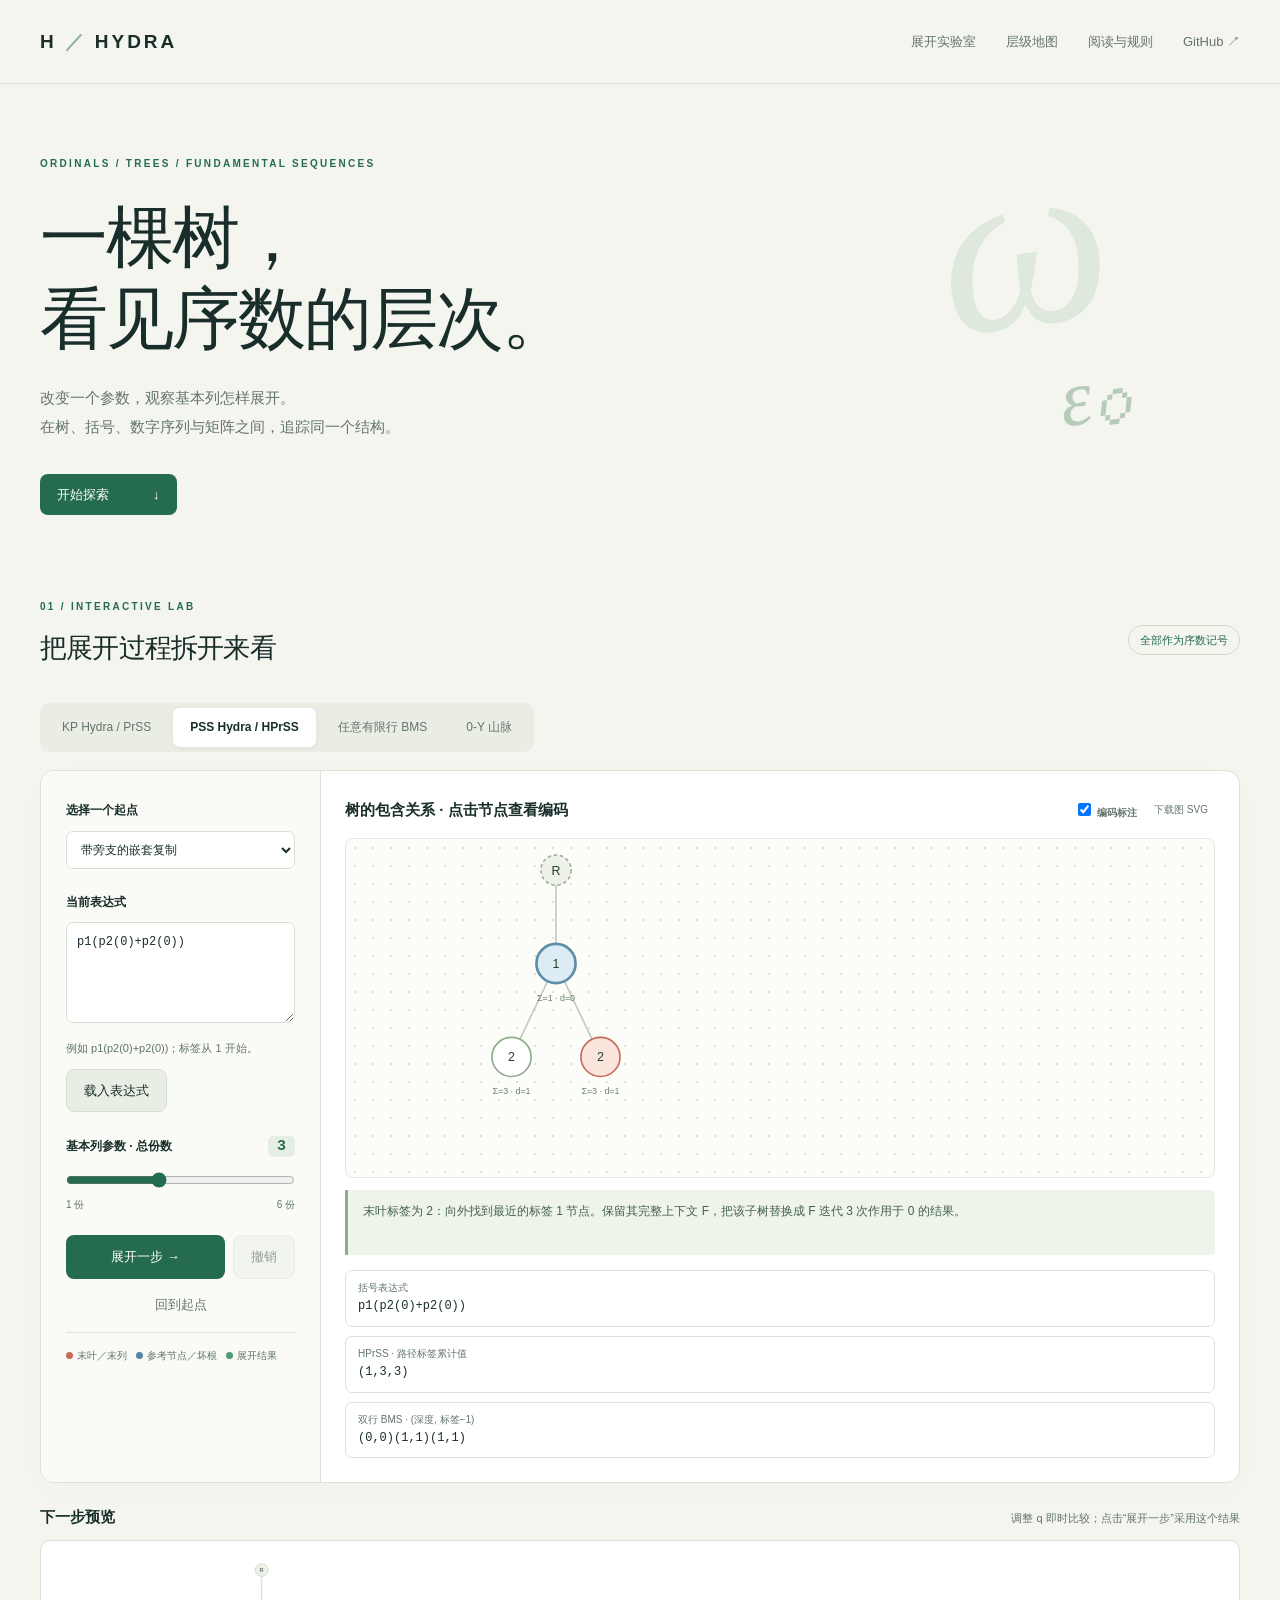
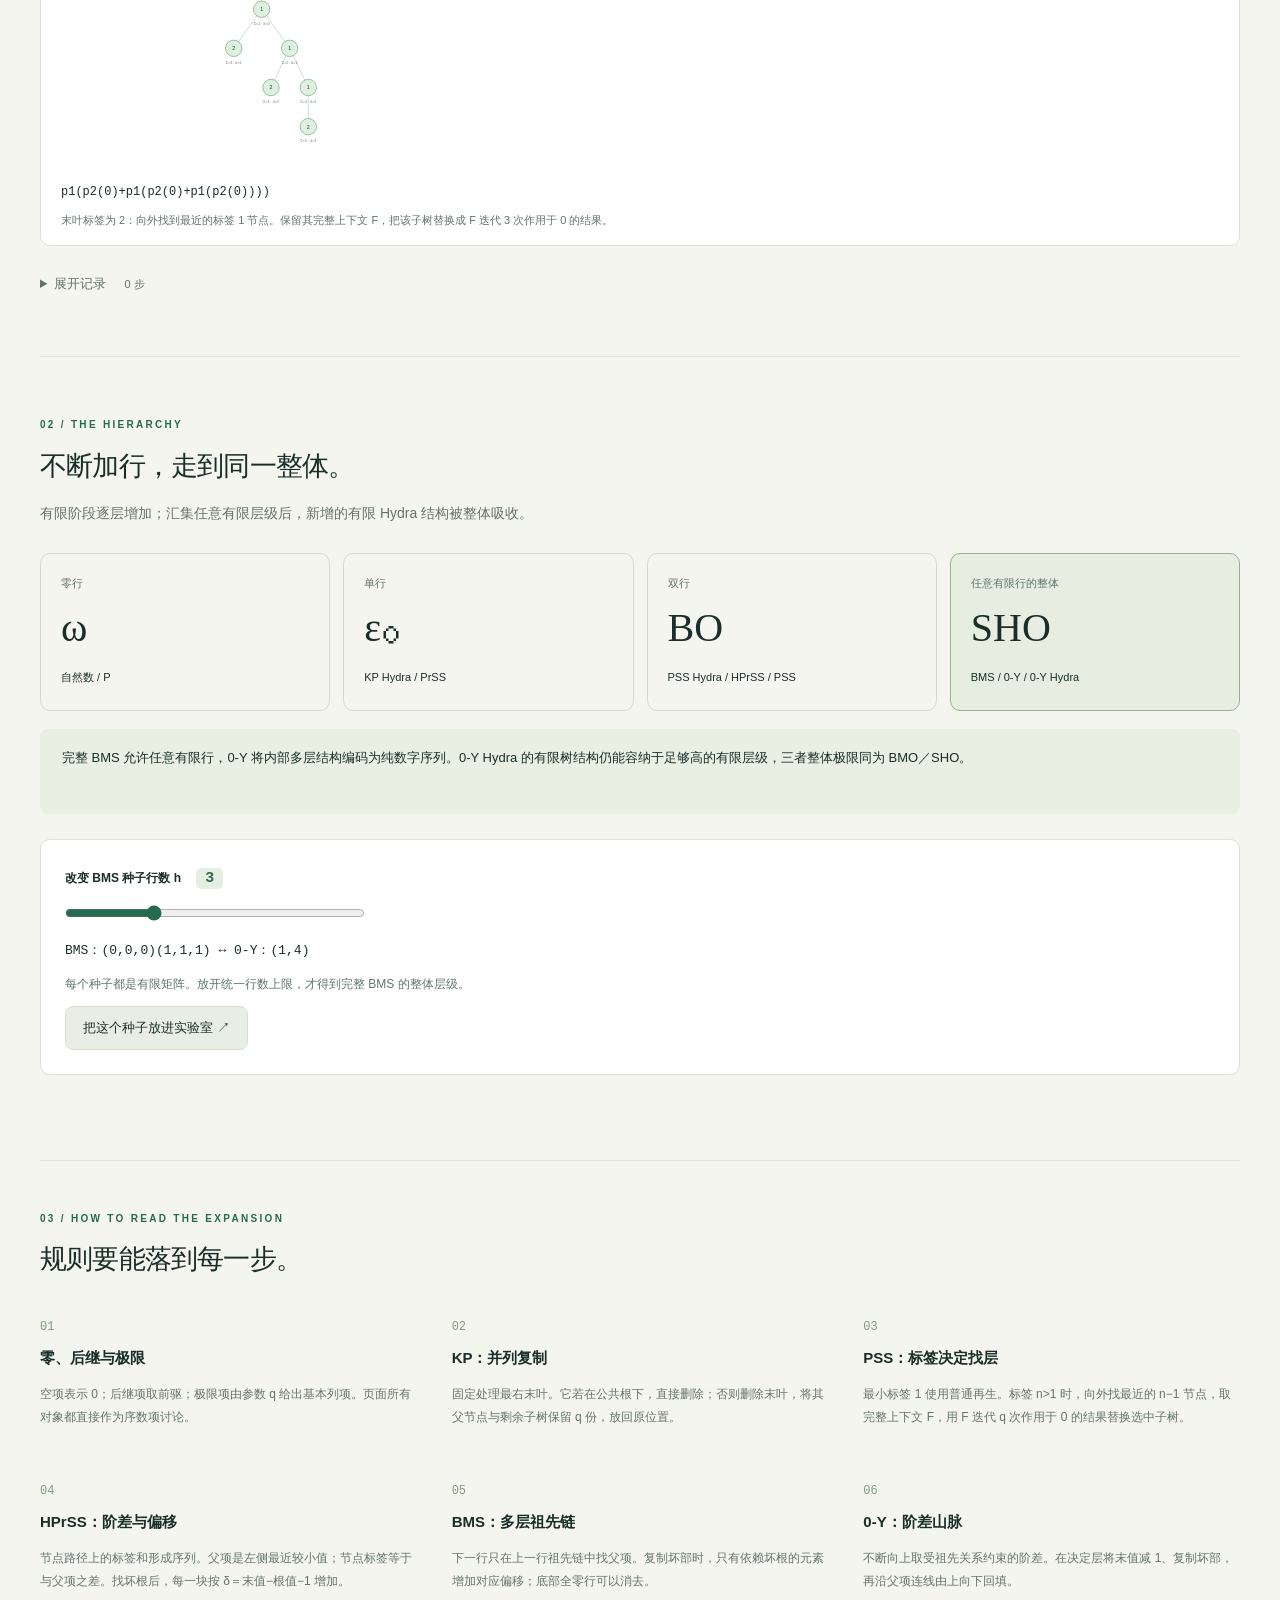
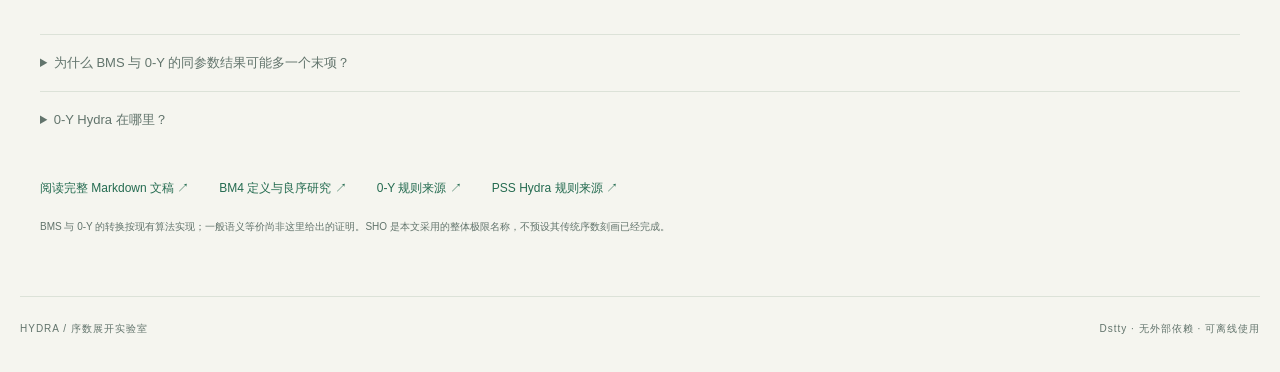
==== hydra/index.html @ 35cb7845 "Add interactive Hydra ordinal expansion laboratory" ====
<!doctype html>
<html lang="zh-CN"><head><meta charset="utf-8"><meta name="viewport" content="width=device-width,initial-scale=1"><meta name="description" content="从自然数到 KP Hydra、PSS Hydra、0-Y 与 BMS：看见序数的基本列展开。"><title>Hydra · 序数展开实验室</title><link rel="stylesheet" href="style.css"><script defer src="engine.js"></script><script defer src="app.js"></script></head>
<body><header><a class="brand" href="#">H<span>／</span>HYDRA</a><nav><a href="#lab">展开实验室</a><a href="#layers">层级地图</a><a href="#reading">阅读与规则</a><a href="https://github.com/Dstty/Dstty.github.io/tree/main/hydra" target="_blank" rel="noopener">GitHub ↗</a></nav></header>
<main><section class="hero"><div class="eyebrow">ORDINALS / TREES / FUNDAMENTAL SEQUENCES</div><h1>一棵树，<br>看见序数的层次。</h1><p>改变一个参数，观察基本列怎样展开。<br>在树、括号、数字序列与矩阵之间，追踪同一个结构。</p><a class="primary linkbutton" href="#lab">开始探索 <span>↓</span></a><div class="hero-glyph" aria-hidden="true">ω<span>ε₀</span><small>SHO</small></div></section>
<section id="lab" class="lab"><div class="sectionhead"><div><div class="eyebrow">01 / INTERACTIVE LAB</div><h2>把展开过程拆开来看</h2></div><span class="badge">全部作为序数记号</span></div>
<div class="tabs" role="tablist" aria-label="序数系统"><button role="tab" data-mode="kp">KP Hydra / PrSS</button><button role="tab" data-mode="pss" class="active">PSS Hydra / HPrSS</button><button role="tab" data-mode="bms">任意有限行 BMS</button><button role="tab" data-mode="y">0-Y 山脉</button></div>
<div class="workspace"><aside class="controls"><label for="preset">选择一个起点</label><select id="preset"></select><label for="expression">当前表达式</label><textarea id="expression" rows="4" spellcheck="false"></textarea><p id="inputhint" class="hint"></p><button id="apply" class="secondary">载入表达式</button><div class="rangehead"><label for="q">基本列参数 · 总份数</label><output id="qval" for="q">3</output></div><input type="range" id="q" min="1" max="6" value="3"><div class="rangelabel"><span>1 份</span><span>6 份</span></div><div class="actions"><button id="step" class="primary">展开一步 →</button><button id="undo" class="secondary" disabled>撤销</button><button id="reset" class="textbutton">回到起点</button></div><div id="status" role="status" aria-live="polite"></div><div class="legend"><span><i class="red"></i>末叶／末列</span><span><i class="blue"></i>参考节点／坏根</span><span><i class="green"></i>展开结果</span></div></aside>
<div class="display"><div class="viewhead"><h3 id="viewtitle">树的包含关系</h3><div class="viewtools"><label><input id="annotations" type="checkbox" checked> 编码标注</label><button id="saveSvg" class="textbutton">下载图 SVG</button></div></div><div id="canvas" class="canvas"></div><div id="explanation" class="explanation"></div><div class="representations" id="representations"></div></div></div>
<div class="previewsection"><div class="sectionhead small"><h3>下一步预览</h3><span>调整 q 即时比较；点击“展开一步”采用这个结果</span></div><div id="preview"></div></div>
<details class="history"><summary>展开记录 <span id="stepcount">0 步</span></summary><ol id="history"></ol></details></section>
<section id="layers" class="layers"><div class="eyebrow">02 / THE HIERARCHY</div><h2>不断加行，走到同一整体。</h2><p class="lead">有限阶段逐层增加；汇集任意有限层级后，新增的有限 Hydra 结构被整体吸收。</p><div class="layercards"><button data-layer="0"><small>零行</small><strong>ω</strong><span>自然数 / P</span></button><button data-layer="1"><small>单行</small><strong>ε₀</strong><span>KP Hydra / PrSS</span></button><button data-layer="2"><small>双行</small><strong>BO</strong><span>PSS Hydra / HPrSS / PSS</span></button><button data-layer="3"><small>任意有限行的整体</small><strong>SHO</strong><span>BMS / 0-Y / 0-Y Hydra</span></button></div><div id="layerdetail" class="layerdetail" aria-live="polite"></div><div class="heightlab"><label for="height">改变 BMS 种子行数 h <output id="heightval">3</output></label><input type="range" id="height" min="1" max="8" value="3"><div id="seed"></div><p>每个种子都是有限矩阵。放开统一行数上限，才得到完整 BMS 的整体层级。</p><button id="loadSeed" class="secondary">把这个种子放进实验室 ↗</button></div></section>
<section id="reading" class="reading"><div class="eyebrow">03 / HOW TO READ THE EXPANSION</div><h2>规则要能落到每一步。</h2><div class="rulegrid"><article><span>01</span><h3>零、后继与极限</h3><p>空项表示 0；后继项取前驱；极限项由参数 q 给出基本列项。页面所有对象都直接作为序数项讨论。</p></article><article><span>02</span><h3>KP：并列复制</h3><p>固定处理最右末叶。它若在公共根下，直接删除；否则删除末叶，将其父节点与剩余子树保留 q 份，放回原位置。</p></article><article><span>03</span><h3>PSS：标签决定找层</h3><p>最小标签 1 使用普通再生。标签 n>1 时，向外找最近的 n−1 节点，取完整上下文 F，用 F 迭代 q 次作用于 0 的结果替换选中子树。</p></article><article><span>04</span><h3>HPrSS：阶差与偏移</h3><p>节点路径上的标签和形成序列。父项是左侧最近较小值；节点标签等于与父项之差。找坏根后，每一块按 δ＝末值−根值−1 增加。</p></article><article><span>05</span><h3>BMS：多层祖先链</h3><p>下一行只在上一行祖先链中找父项。复制坏部时，只有依赖坏根的元素增加对应偏移；底部全零行可以消去。</p></article><article><span>06</span><h3>0-Y：阶差山脉</h3><p>不断向上取受祖先关系约束的阶差。在决定层将末值减 1、复制坏部，再沿父项连线由上向下回填。</p></article></div>
<details><summary>为什么 BMS 与 0-Y 的同参数结果可能多一个末项？</summary><p>两种基本列定义采用不同的坏部边界：本页 BMS 包含根列、排除旧末列；0-Y 包含根列右侧至旧末列。对于本页示例，将 BMS 展开后转换得到的序列，与 0-Y 展开结果去掉最后一项相符。页面分别展示各自的原始规则，不把编号约定抹平。</p></details>
<details><summary>0-Y Hydra 在哪里？</summary><p>0-Y、0-Y Hydra 和完整 BMS 的整体极限相同，为 BMO／SHO。0-Y Hydra 新增的有限树结构仍能容纳在足够高的有限层级中。此页面已提供 KP、PSS、BMS 和 0-Y 的展开器；0-Y Hydra 在层级图中说明，尚未提供它的独立展开器。</p></details>
<div class="sources"><a href="report.md">阅读完整 Markdown 文稿 ↗</a><a href="https://arxiv.org/html/2307.04606v3" target="_blank" rel="noopener">BM4 定义与良序研究 ↗</a><a href="https://wiki.googology.top/index.php?title=0-Y" target="_blank" rel="noopener">0-Y 规则来源 ↗</a><a href="https://wiki.googology.top/index.php?title=PSS_Hydra" target="_blank" rel="noopener">PSS Hydra 规则来源 ↗</a></div><p class="footnote">BMS 与 0-Y 的转换按现有算法实现；一般语义等价尚非这里给出的证明。SHO 是本文采用的整体极限名称，不预设其传统序数刻画已经完成。</p></section>
</main><footer><span>HYDRA / 序数展开实验室</span><span>Dstty · 无外部依赖 · 可离线使用</span></footer></body></html>
---- hydra/style.css ----
:root{--ink:#192e2a;--muted:#62746c;--paper:#f5f5ef;--green:#246b50;--line:#dce2d8;--orange:#b66c43}*{box-sizing:border-box}html{scroll-behavior:smooth;scroll-padding-top:25px}body{margin:0;color:var(--ink);background:var(--paper);font-family:Inter,'Segoe UI','Microsoft YaHei',sans-serif;line-height:1.65}a{color:inherit;text-decoration:none}button,input,select,textarea{font:inherit}button,a,input,textarea,select{outline-offset:4px}button{cursor:pointer}button:disabled{opacity:.45;cursor:default}header{max-width:1320px;margin:auto;padding:26px 40px;display:flex;align-items:center;justify-content:space-between;border-bottom:1px solid var(--line)}.brand{font-size:19px;font-weight:800;letter-spacing:3px}.brand span{color:#8bb09c;margin:0 8px}nav{display:flex;gap:30px;font-size:13px;color:var(--muted)}nav a:hover{color:var(--green)}main{max-width:1320px;margin:auto;padding:0 40px}.hero{position:relative;padding:72px 0 64px;overflow:hidden}.eyebrow{font-size:10px;letter-spacing:2.3px;color:var(--green);font-weight:700}.hero h1{font-weight:550;font-size:clamp(40px,5.5vw,68px);letter-spacing:-2px;line-height:1.2;margin:24px 0}.hero p{font-size:15px;color:var(--muted);line-height:1.9}.primary,.secondary,.textbutton{border:0;border-radius:8px;padding:10px 17px;font-size:13px}.primary{background:var(--green);color:white}.primary:hover{background:#164d38}.secondary{background:#e9eee5;color:var(--ink);border:1px solid #d5dfd0}.textbutton{background:transparent;color:var(--muted);padding:7px}.linkbutton{display:inline-flex;gap:44px;margin-top:18px}.hero-glyph{position:absolute;right:9%;top:38px;font-family:Georgia,serif;font-style:italic;font-size:240px;color:#dfe8dc;line-height:1;transform:rotate(-8deg);user-select:none}.hero-glyph span{font-size:80px;display:block;margin-left:100px;color:#b7cbb9}.hero-glyph small{font:12px monospace;letter-spacing:7px;margin-left:40px;color:#779b83}.sectionhead{display:flex;align-items:center;justify-content:space-between;gap:15px;margin-bottom:22px}h2{font-size:27px;font-weight:550;letter-spacing:-.8px;margin:10px 0}h3{font-size:15px;margin:0;font-weight:600}.badge{font-size:11px;border:1px solid #cbd8c7;border-radius:30px;padding:5px 11px;color:var(--green)}.lab{padding:20px 0 50px}.tabs{display:flex;gap:5px;margin-bottom:18px;padding:5px;background:#e9ede4;border-radius:10px;width:fit-content}.tabs button{border:0;background:transparent;padding:10px 17px;color:var(--muted);font-size:12px;border-radius:7px}.tabs .active{background:white;box-shadow:0 2px 6px #19372b0b;color:var(--ink);font-weight:600}.workspace{display:grid;grid-template-columns:280px minmax(0,1fr);background:#fff;border:1px solid var(--line);border-radius:14px;overflow:hidden;box-shadow:0 8px 35px #27392b04}.controls{padding:25px;background:#fafbf7;border-right:1px solid var(--line)}label{font-size:12px;font-weight:600}select,textarea{width:100%;background:#fff;border:1px solid #d8e0d4;border-radius:7px;padding:10px;color:var(--ink);margin:8px 0 19px}select{font-size:12px}textarea{font-family:Consolas,monospace;font-size:12px;resize:vertical;margin-bottom:0}.hint{font-size:11px;color:var(--muted);margin:7px 0 12px}.rangehead{display:flex;justify-content:space-between;align-items:center;margin-top:24px}output{font:700 15px monospace;background:#e5eee2;border-radius:5px;padding:2px 9px;color:var(--green)}input[type=range]{accent-color:var(--green);width:100%;margin:15px 0 0}.rangelabel{display:flex;justify-content:space-between;font-size:10px;color:var(--muted)}.actions{display:flex;gap:8px;flex-wrap:wrap;margin:22px 0 10px}.actions .primary{flex:1}.actions .textbutton{width:100%}#status{color:#a53d32;font-size:12px;overflow-wrap:anywhere}.legend{display:flex;flex-wrap:wrap;gap:9px;font-size:10px;color:var(--muted);border-top:1px solid var(--line);padding-top:15px}.legend i{display:inline-block;width:7px;height:7px;border-radius:100%;margin-right:4px}.red{background:#c76a59}.blue{background:#5786a2}.green{background:#4f9c73}.display{padding:24px;min-width:0}.viewhead{display:flex;justify-content:space-between;align-items:center;gap:10px}.viewtools{display:flex;align-items:center;gap:10px}.viewtools label{font-size:10px;color:var(--muted);white-space:nowrap}.viewtools button{font-size:10px}.canvas{height:340px;overflow:auto;margin:12px 0;border:1px solid #e5eae0;border-radius:8px;background-color:#fcfdf9;background-image:radial-gradient(#dce3d6 1px,transparent 1px);background-size:18px 18px}.canvas svg{display:block;min-width:100%;height:100%}svg text{font-family:'Segoe UI','Microsoft YaHei',sans-serif}.explanation{font-size:12px;padding:12px 15px;background:#eef4ea;border-left:3px solid #89ad8f;border-radius:0 5px 5px 0;color:#45614e;min-height:65px}.representations{display:grid;gap:9px;margin-top:15px}.representation{border:1px solid var(--line);border-radius:7px;padding:9px 12px;min-width:0}.representation small{font-size:10px;color:var(--muted);display:block}.representation code{font:12px/1.7 Consolas,monospace;display:block;white-space:pre-wrap;overflow-wrap:anywhere}.previewsection{margin-top:22px}.small{margin-bottom:10px}.small span{font-size:11px;color:var(--muted)}#preview{background:white;border:1px solid var(--line);border-radius:10px;padding:16px 20px;overflow:auto}#preview code{font:12px Consolas,monospace;word-break:break-all}.previewtree{height:220px;overflow:auto}.previewtree svg{height:100%;min-width:100%}.previewnote{font-size:11px;color:var(--muted);margin-top:7px}.history{margin-top:15px}summary{cursor:pointer;font-size:13px;color:var(--muted);padding:12px 0}#stepcount{font-size:11px;margin-left:15px}#history{max-height:240px;overflow:auto;font:12px/2 Consolas,monospace;overflow-wrap:anywhere}.layers{padding:60px 0;border-top:1px solid var(--line)}.lead{font-size:14px;color:var(--muted)}.layercards{display:grid;grid-template-columns:repeat(4,1fr);gap:13px;margin:28px 0 18px}.layercards button{text-align:left;background:transparent;border:1px solid #cfdbca;padding:20px;border-radius:10px;color:var(--ink)}.layercards button:hover,.layercards button.selected{background:#e7eee1;border-color:#98b18e}.layercards small{display:block;color:var(--muted);font-size:11px}.layercards strong{display:block;font:40px Georgia,serif;margin:12px 0}.layercards span{font-size:11px}.layerdetail{background:#e9efe3;padding:18px 22px;border-radius:8px;font-size:13px;min-height:85px}.heightlab{margin:25px 0;background:white;border:1px solid var(--line);border-radius:10px;padding:24px}.heightlab input{max-width:300px;display:block}.heightlab output{margin-left:12px}#seed{margin-top:18px;overflow:auto;font:13px/1.8 Consolas,monospace}.heightlab p{font-size:12px;color:var(--muted)}.reading{padding:50px 0;border-top:1px solid var(--line)}.rulegrid{display:grid;grid-template-columns:repeat(3,1fr);gap:35px;margin:30px 0}.rulegrid article>span{font:12px monospace;color:#7c9c7b}.rulegrid h3{margin:8px 0}.rulegrid p{font-size:12px;color:var(--muted);line-height:1.9}.reading details{border-top:1px solid var(--line);padding:5px 0}.reading details p{font-size:13px;max-width:900px;color:var(--muted)}.sources{display:flex;flex-wrap:wrap;gap:12px 30px;margin-top:32px;font-size:12px;color:var(--green)}.footnote{font-size:10px;color:var(--muted);margin-top:20px}footer{max-width:1240px;border-top:1px solid var(--line);margin:auto;padding:24px 0 35px;display:flex;justify-content:space-between;font-size:10px;letter-spacing:1px;color:var(--muted)}.matrix{display:inline-grid;gap:4px;padding:8px 14px;border-left:2px solid #819b7e;border-right:2px solid #819b7e;margin:5px}.matrixrow{display:flex;gap:13px}.matrixrow span{min-width:18px;text-align:center}table{border-collapse:collapse;font:12px Consolas,monospace;margin:12px auto}td,th{border:1px solid #dce3d6;padding:7px 13px;text-align:center}th{font-weight:400;background:#eef3e9;color:var(--muted)}@media(max-width:900px){.workspace{grid-template-columns:240px minmax(0,1fr)}.controls,.display{padding:18px}.hero-glyph{right:0;opacity:.5}.viewhead{align-items:flex-start;flex-direction:column}.layercards{grid-template-columns:repeat(2,1fr)}.rulegrid{grid-template-columns:repeat(2,1fr)}nav{gap:15px}.tabs{width:100%;flex-wrap:wrap}}@media(max-width:650px){header{padding:20px}main{padding:0 18px}nav a:nth-child(2),nav a:nth-child(3){display:none}.hero{padding:48px 0}.hero h1{font-size:43px}.hero-glyph{right:-60px;top:70px;font-size:160px;opacity:.4;z-index:-1}.hero-glyph span{font-size:60px}.workspace{grid-template-columns:1fr}.controls{border-right:0;border-bottom:1px solid var(--line)}.controls textarea{min-height:60px}.canvas{height:300px}.sectionhead{align-items:flex-start}.badge{white-space:nowrap;font-size:9px}.tabs button{padding:8px 10px;font-size:11px}.small{flex-direction:column;gap:4px}.rulegrid{grid-template-columns:1fr;gap:15px}.layercards button{padding:15px}.layercards span{font-size:10px}footer{margin:0 18px;gap:20px}.hero p{font-size:13px}.layers,.reading{padding:36px 0}.viewtools{flex-wrap:wrap}}
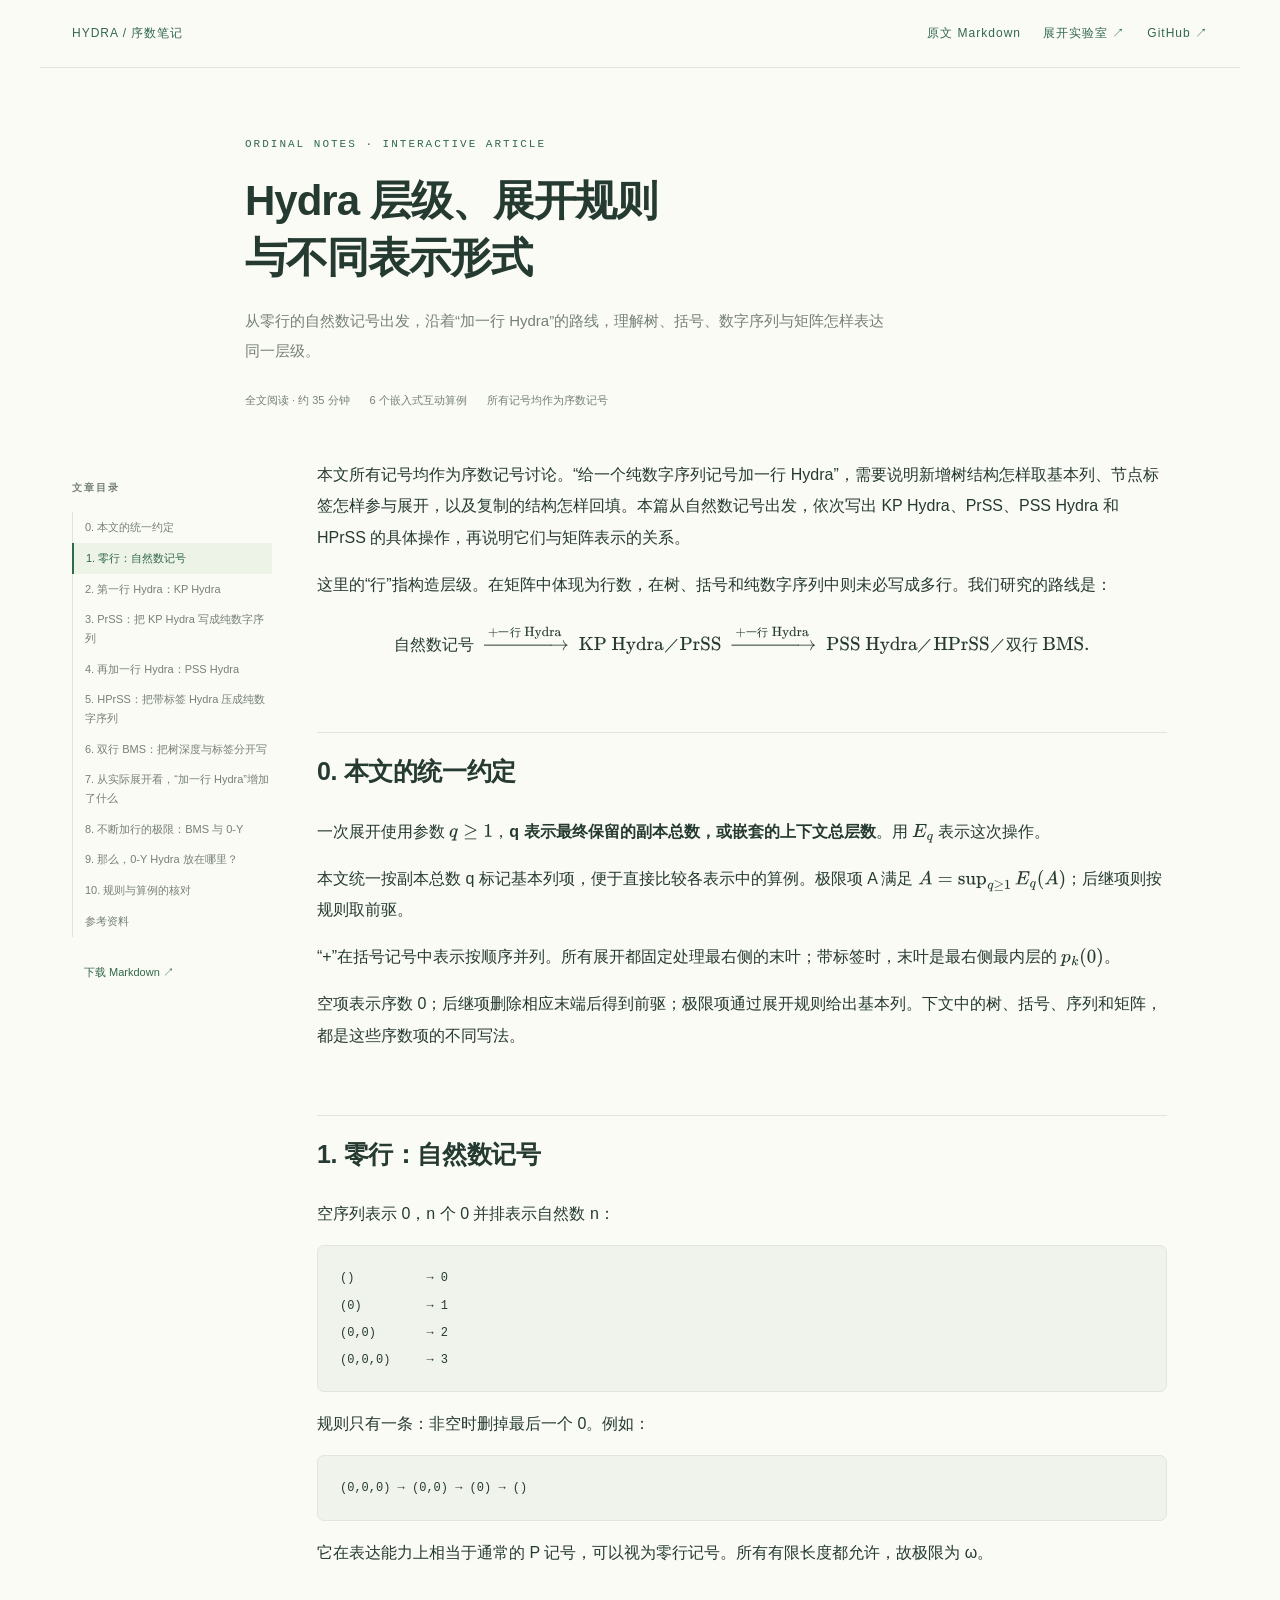
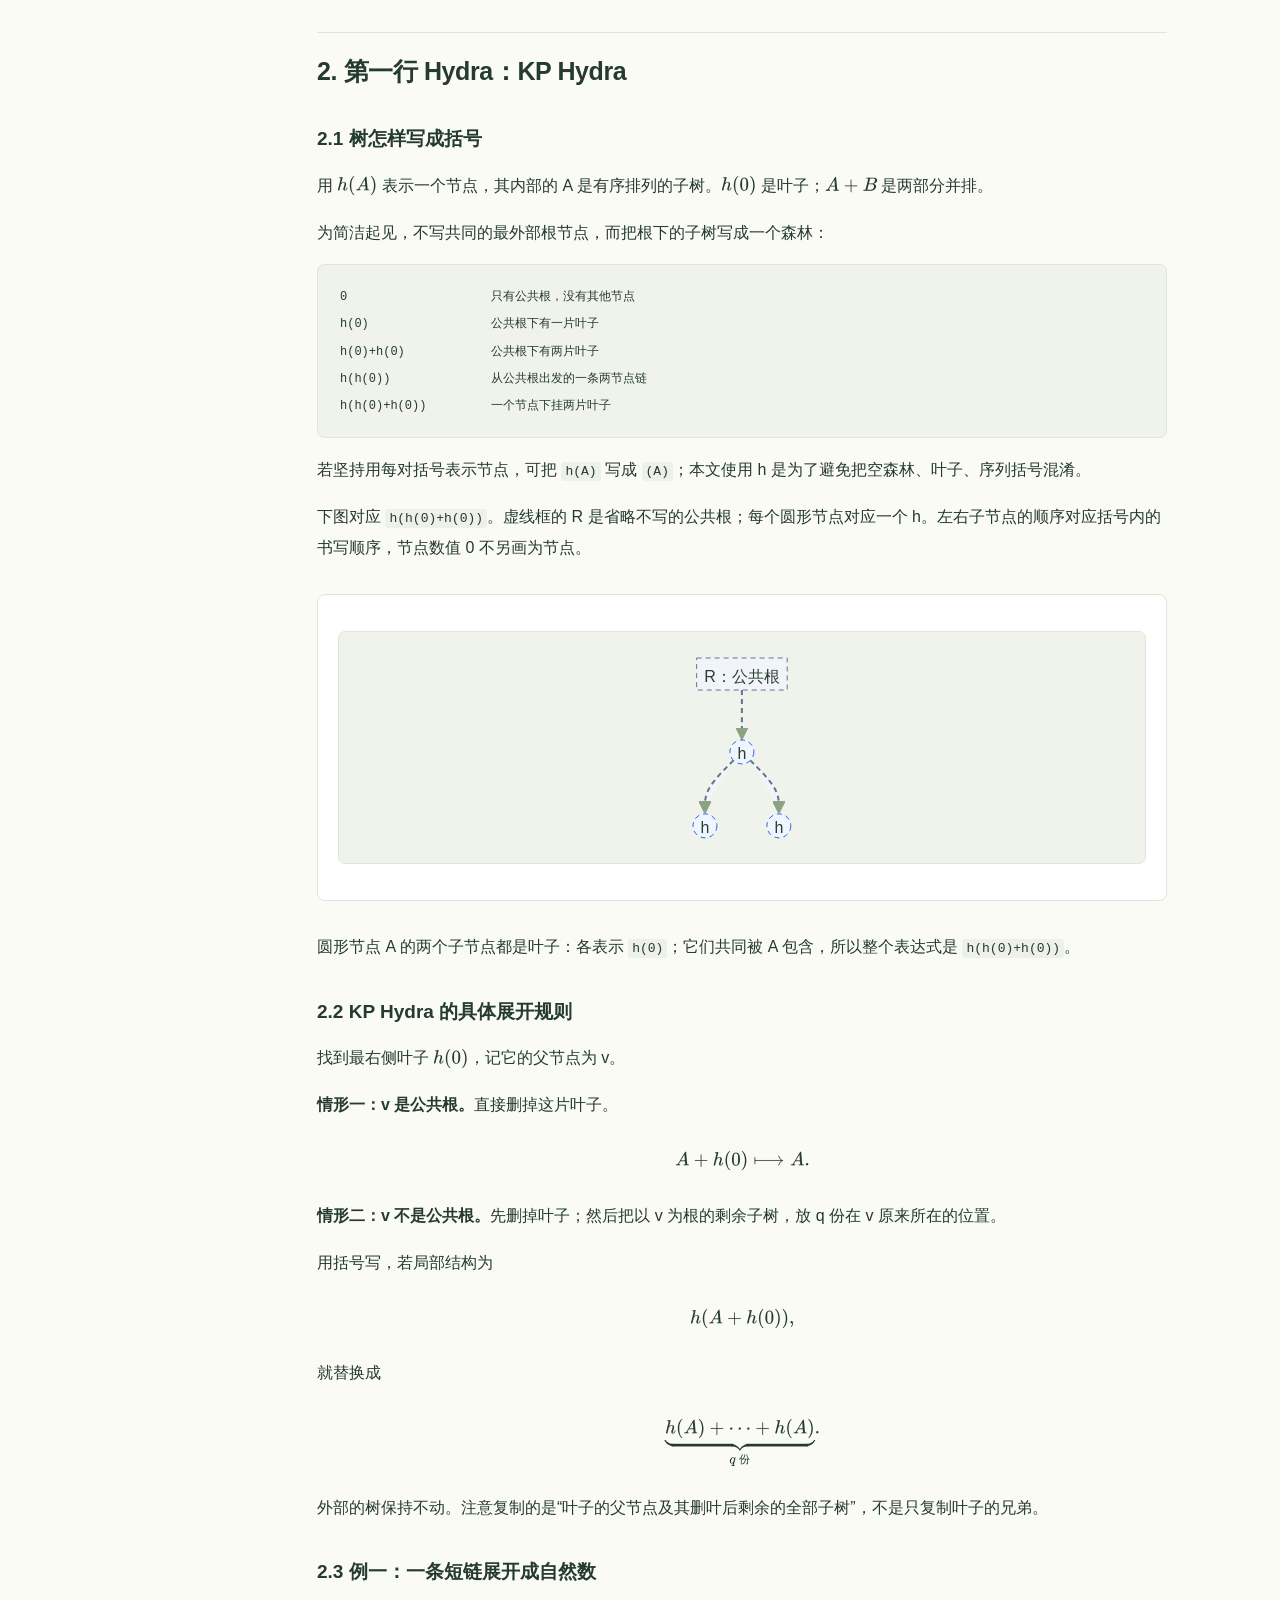
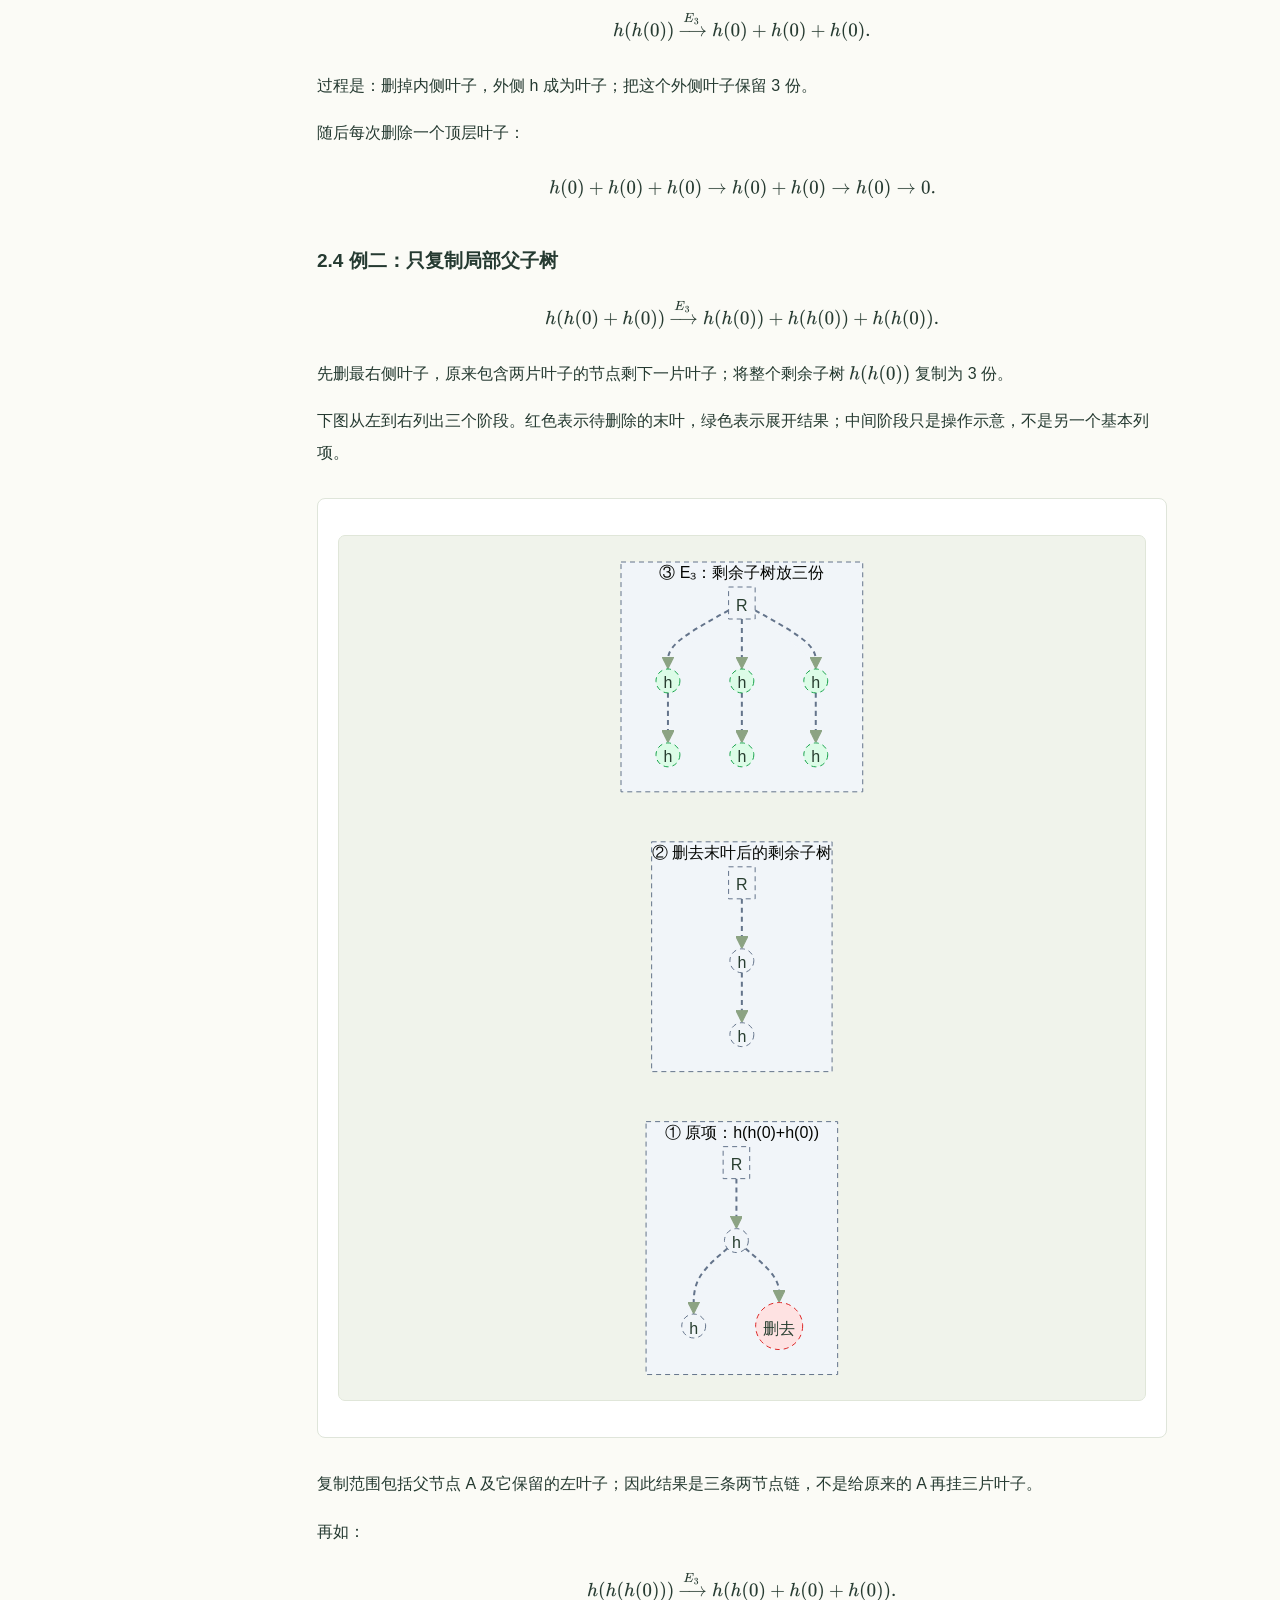
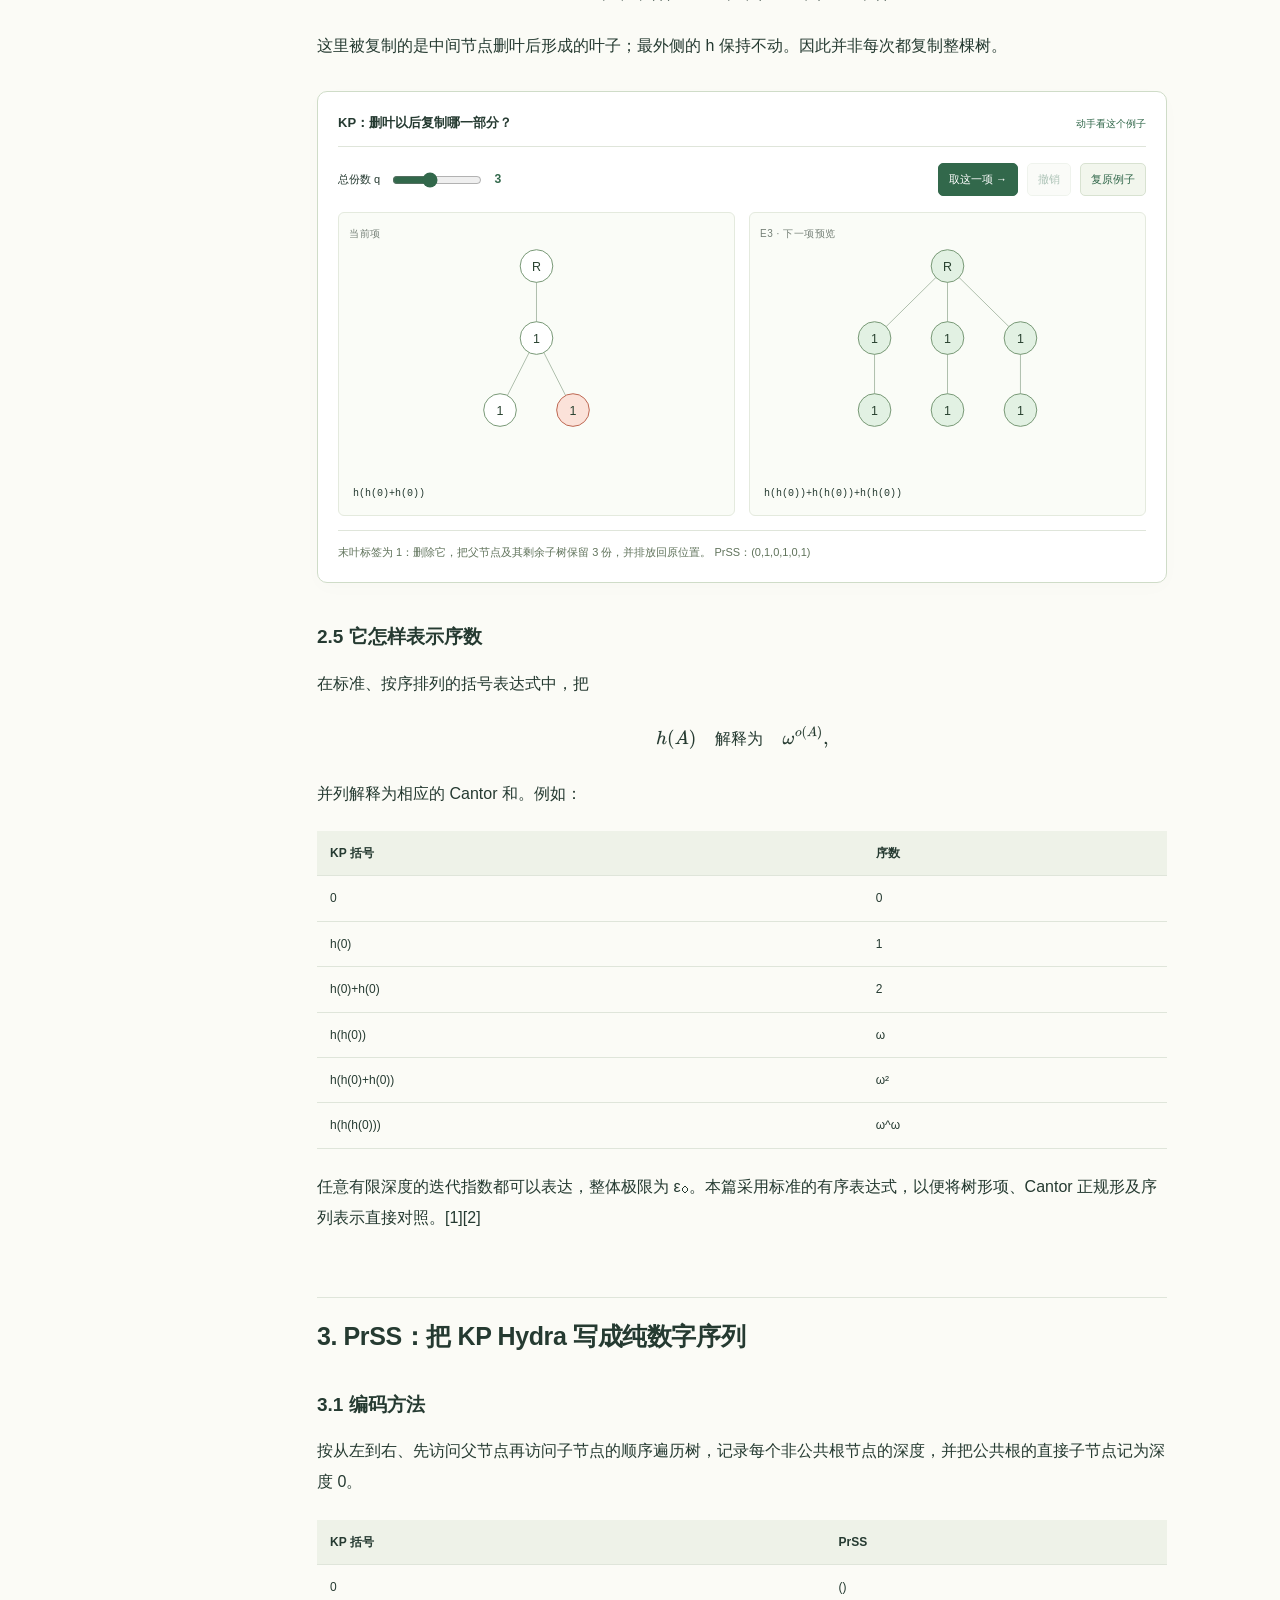
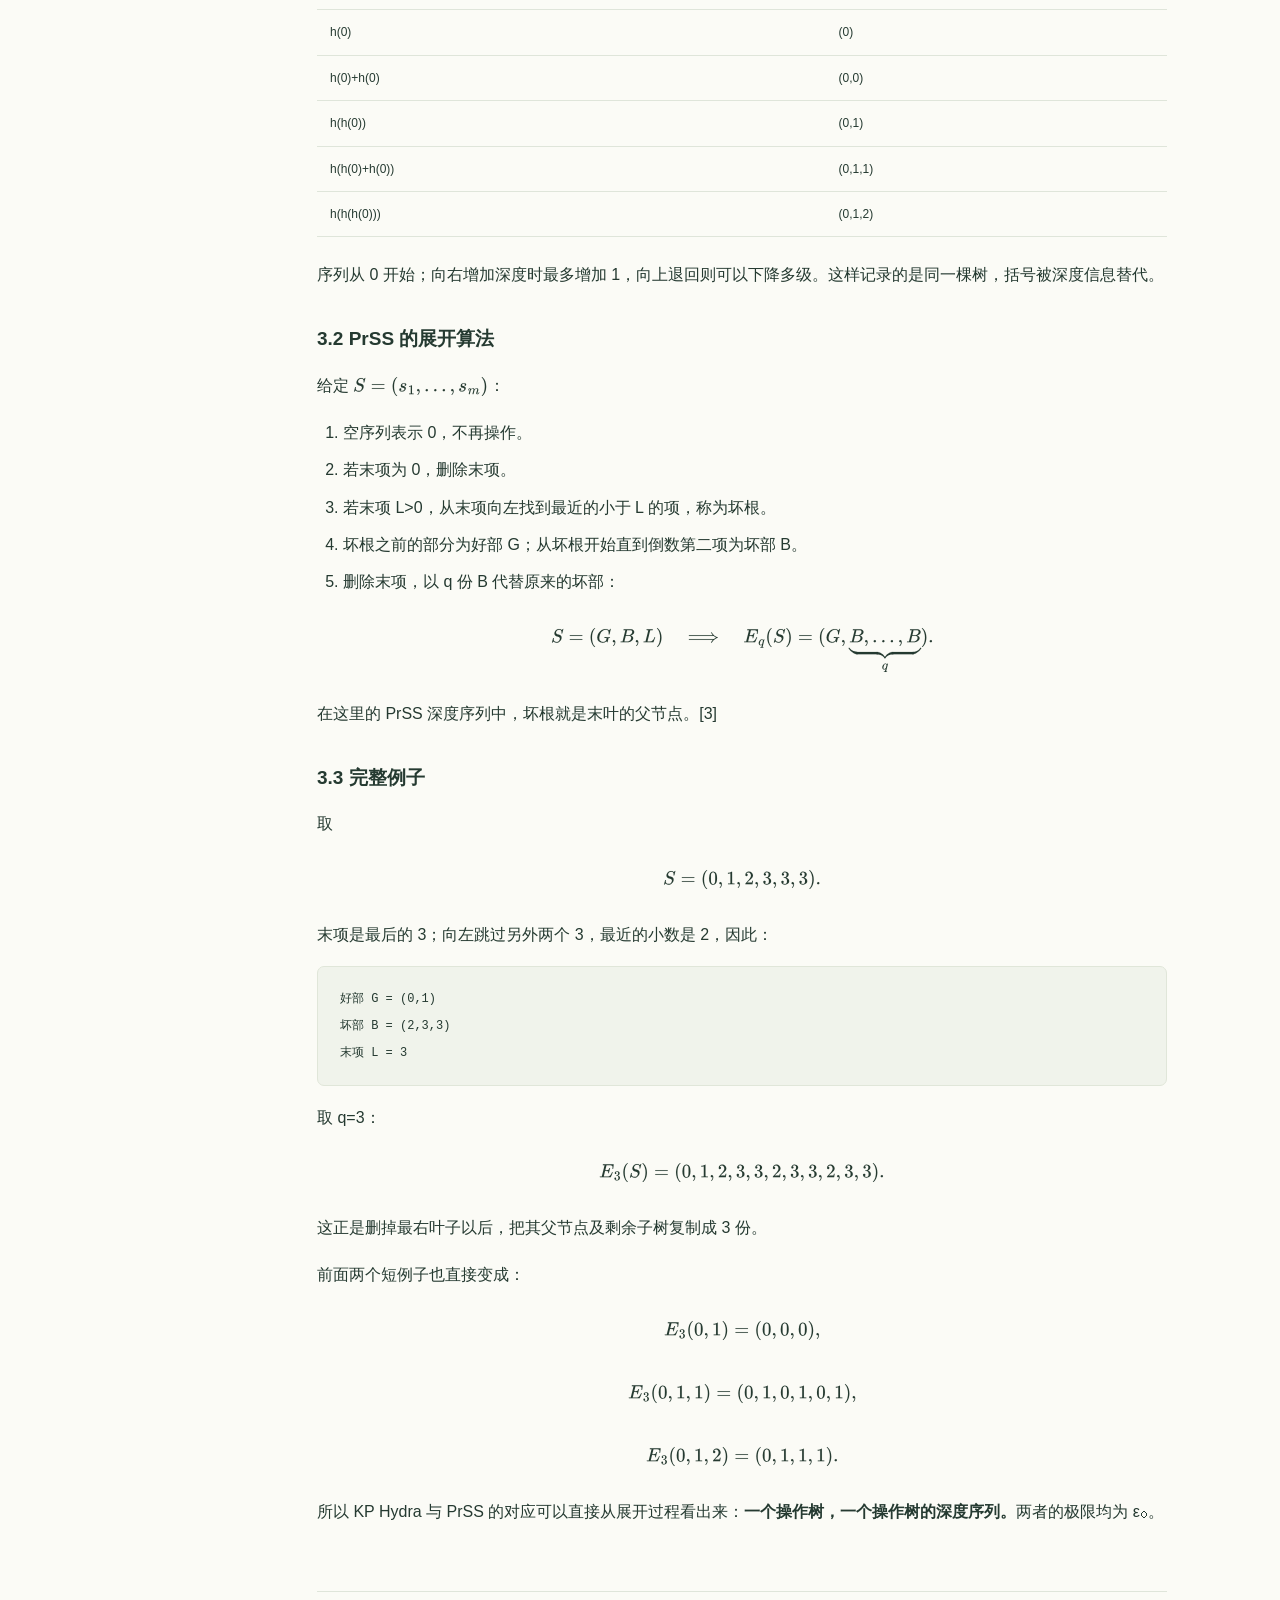
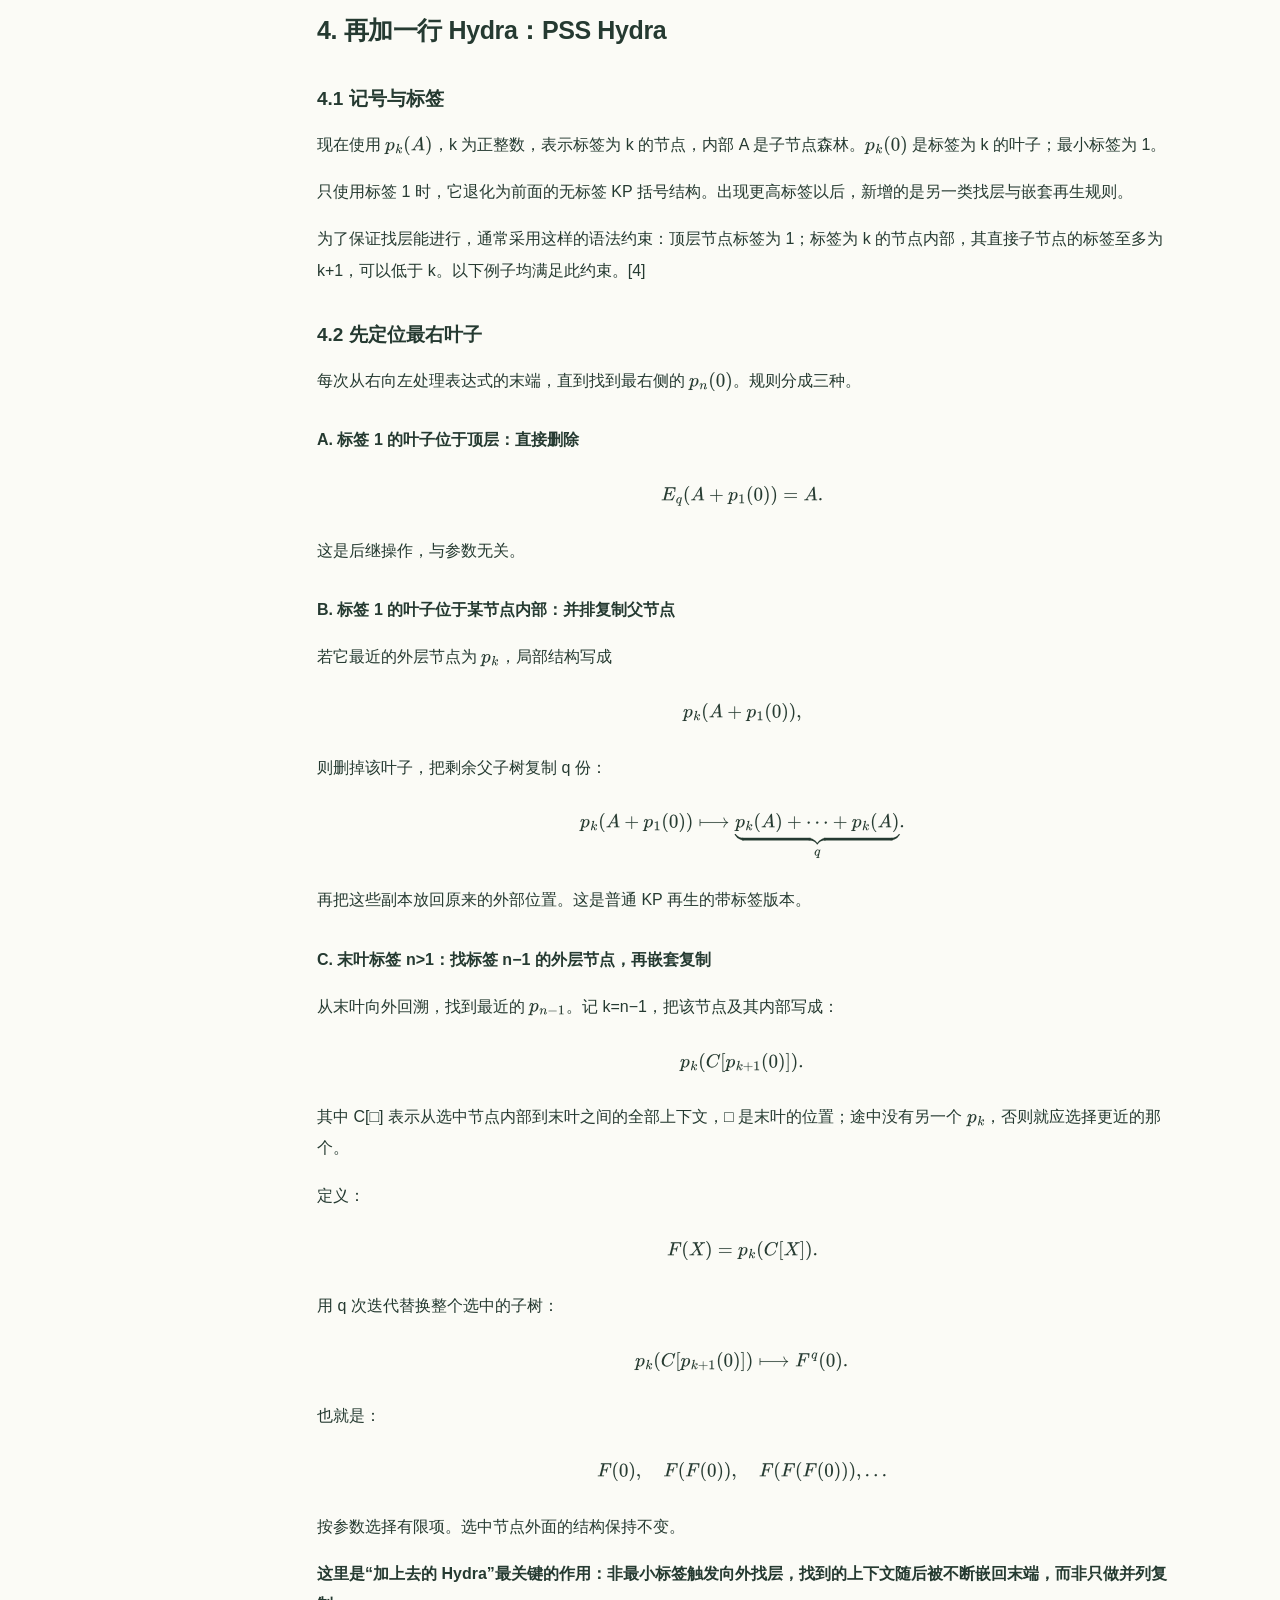
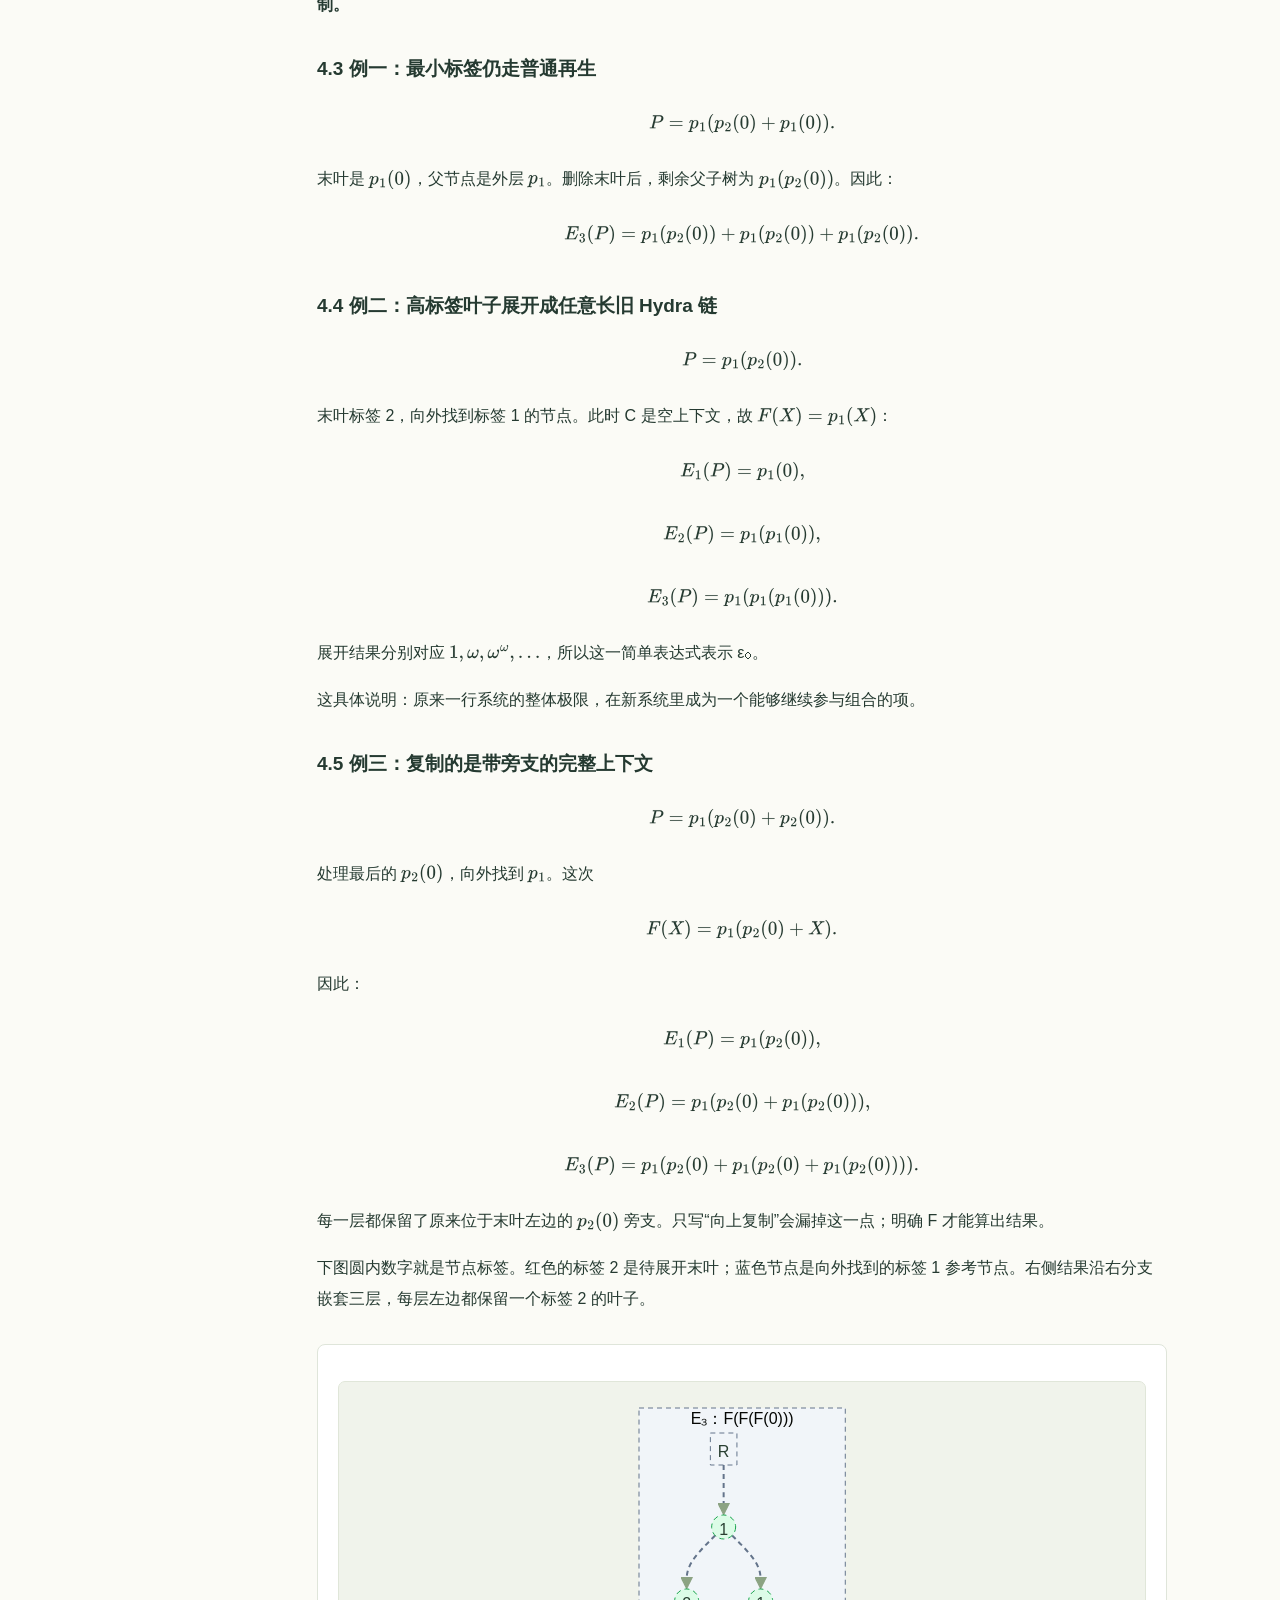
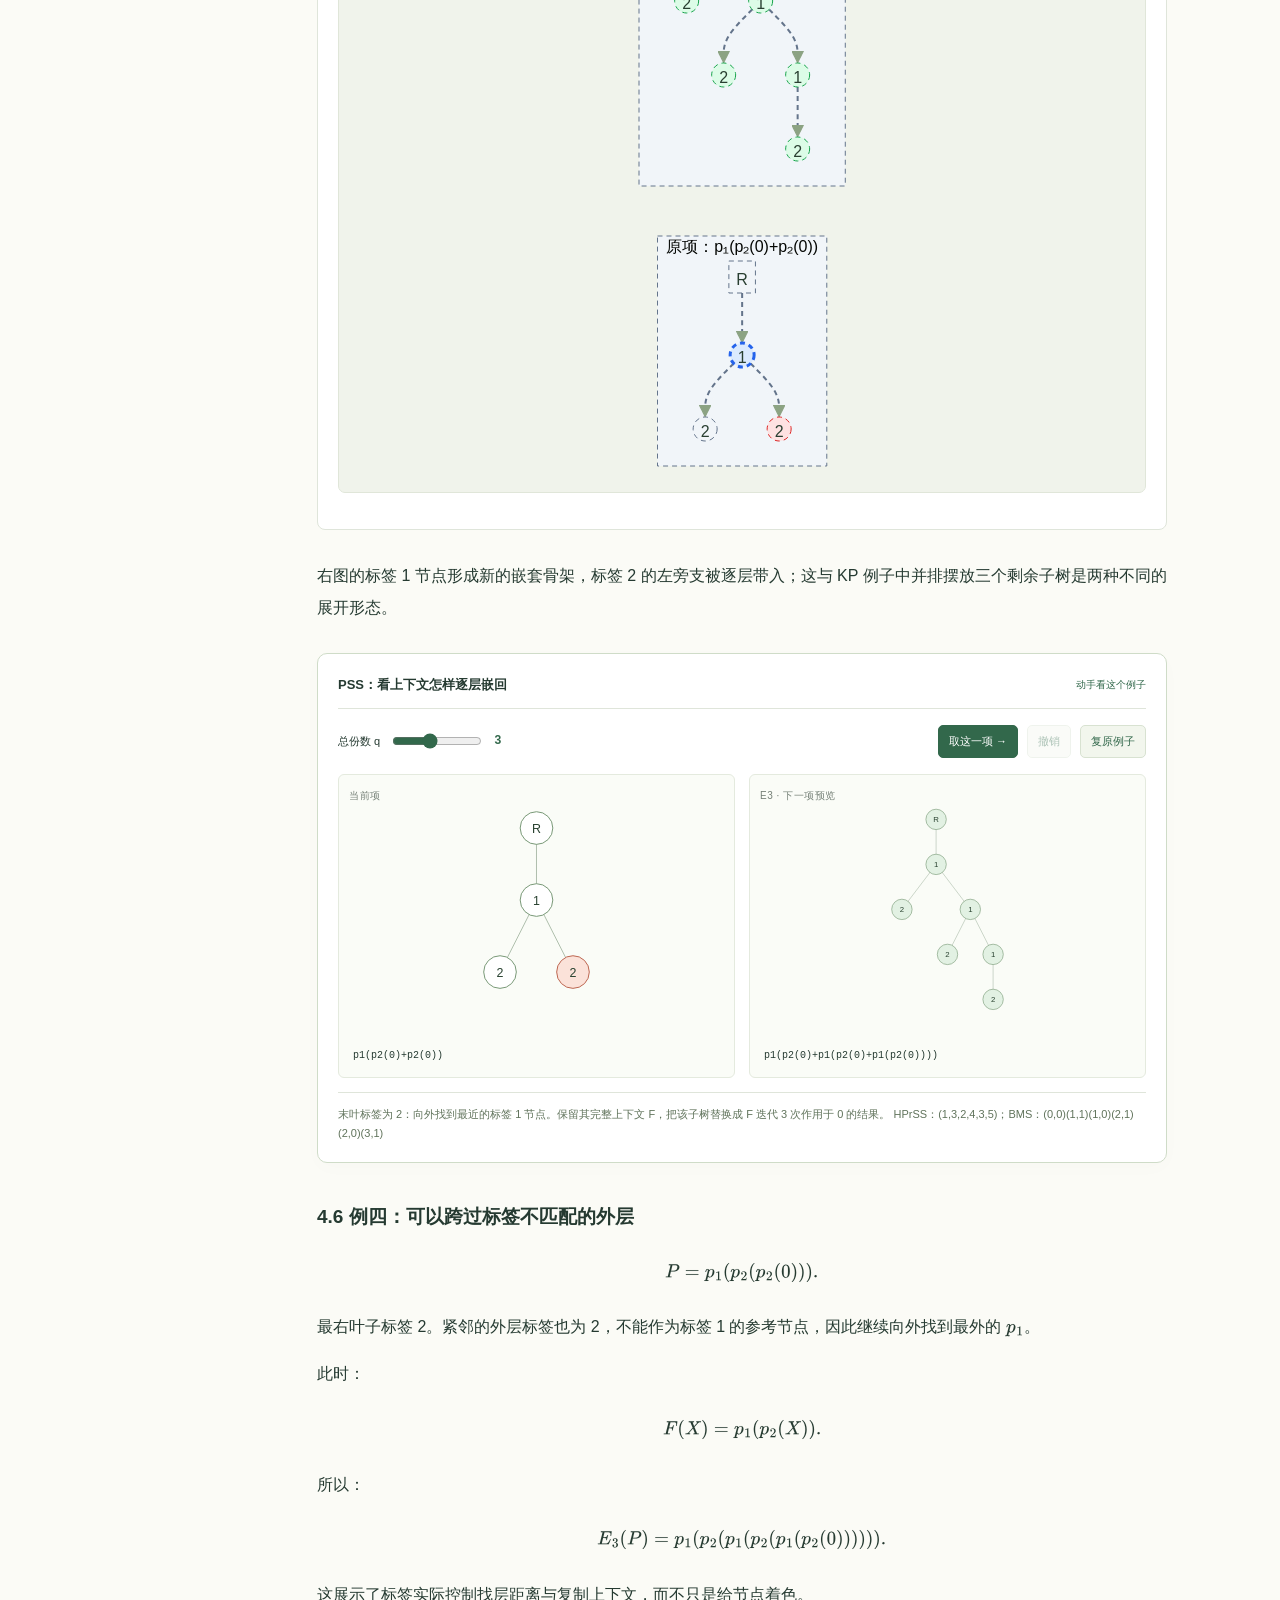
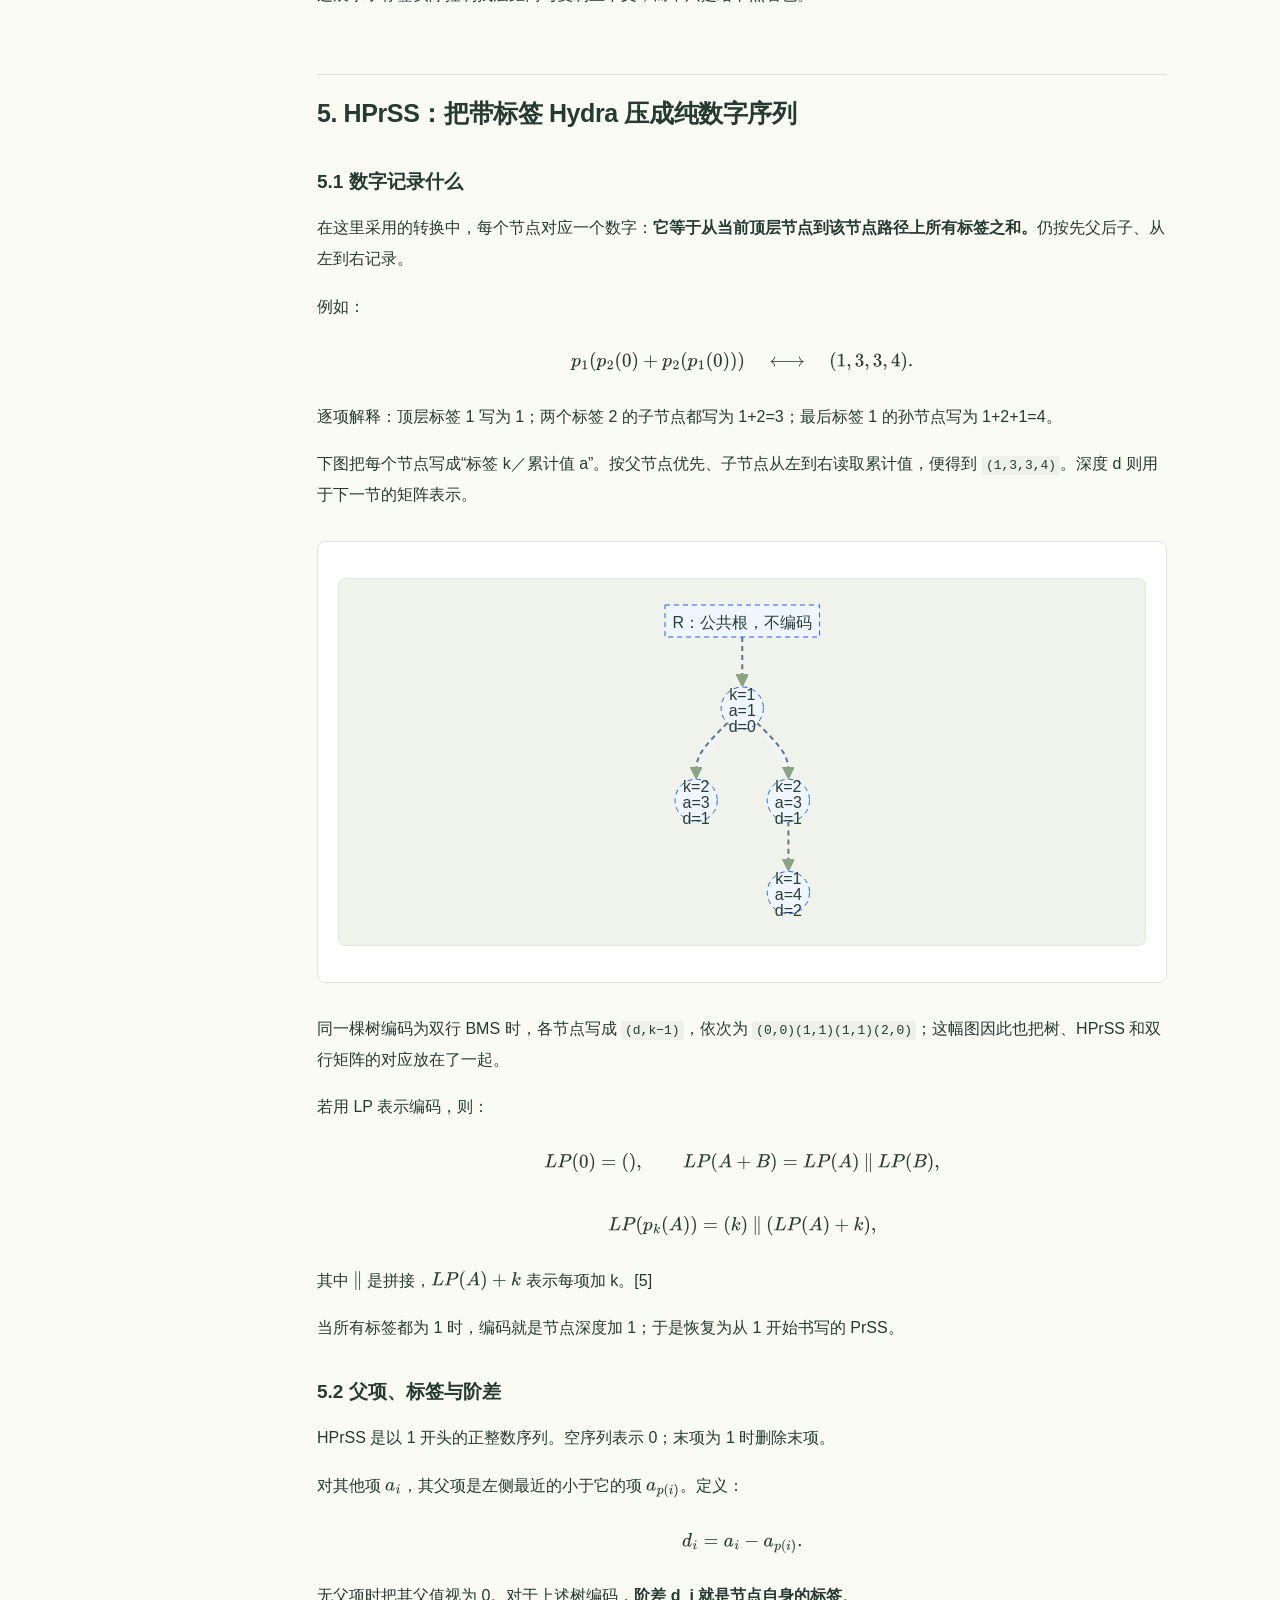
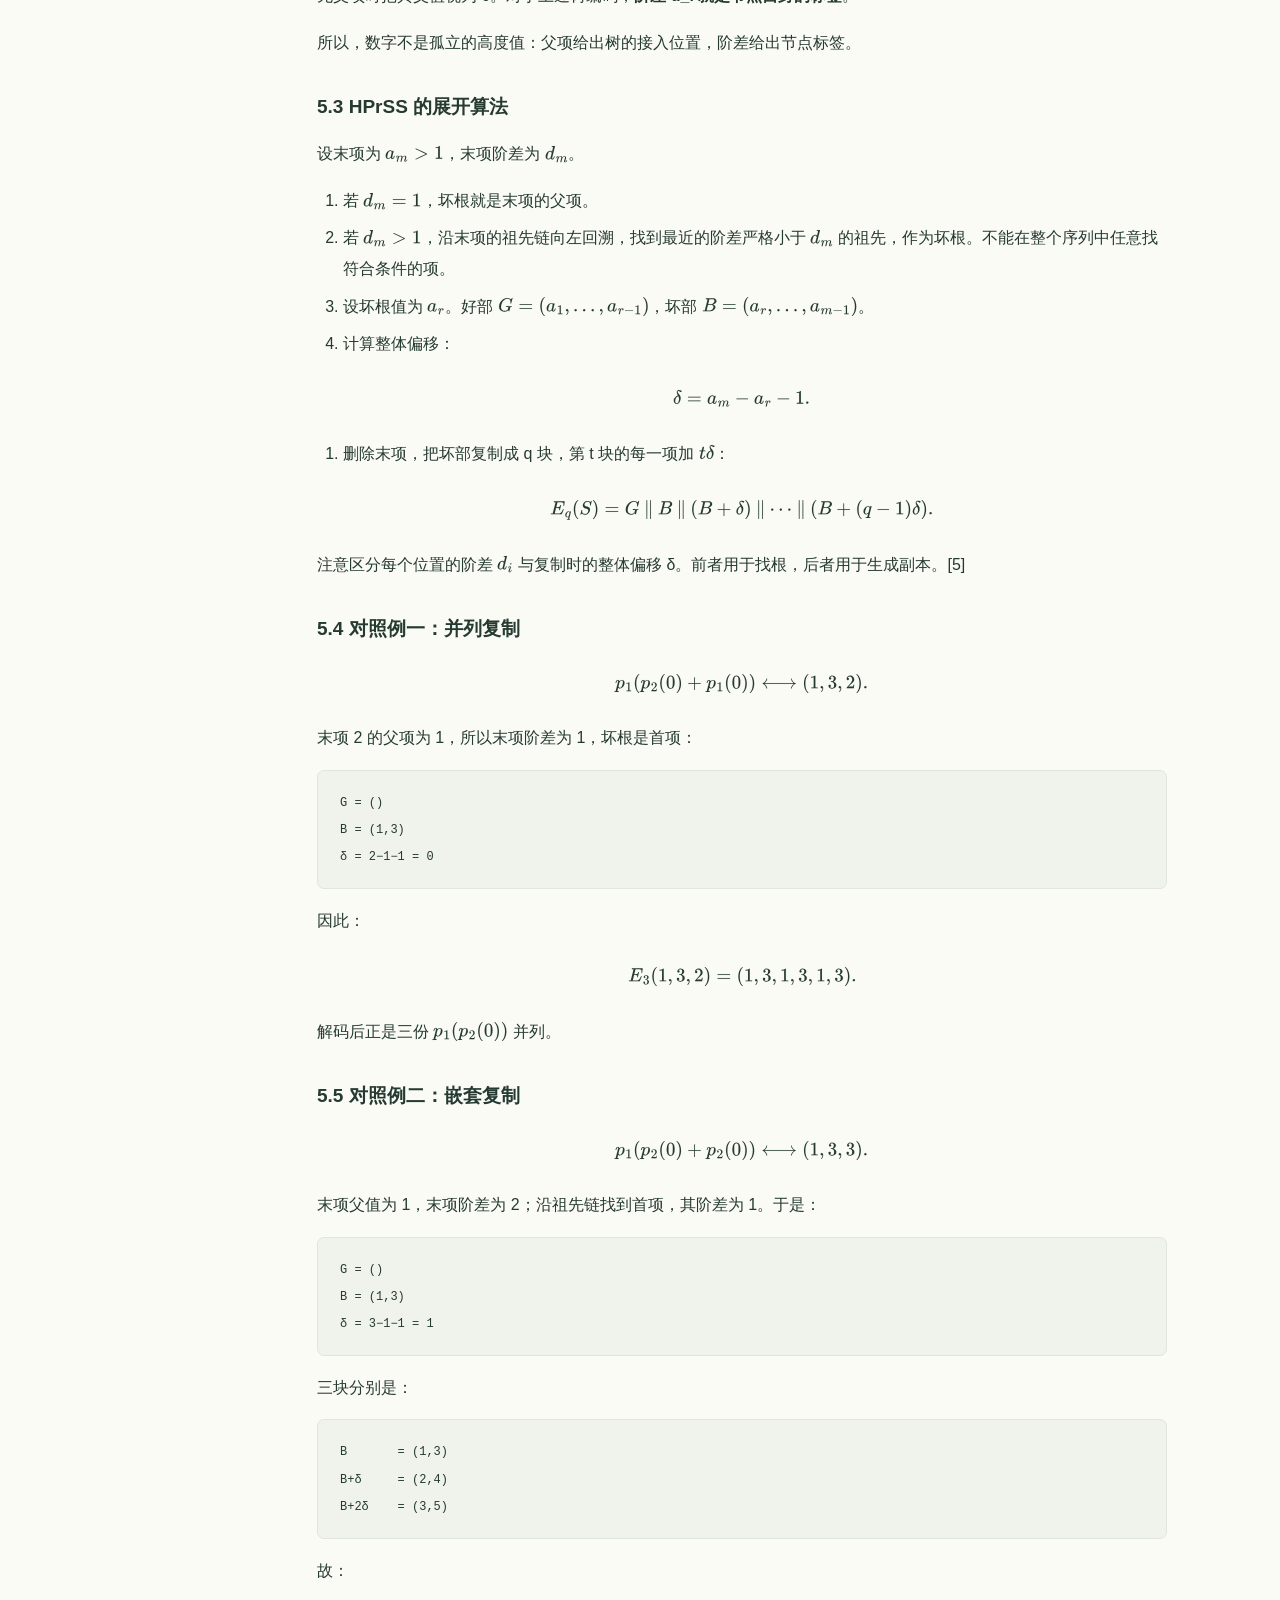
==== commit b5667556: "Make full Hydra article the main page with embedded interactive examples" ====
--- a/hydra/index.html
+++ b/hydra/index.html
@@ -1,16 +1,794 @@
-<!doctype html>
-<html lang="zh-CN"><head><meta charset="utf-8"><meta name="viewport" content="width=device-width,initial-scale=1"><meta name="description" content="从自然数到 KP Hydra、PSS Hydra、0-Y 与 BMS：看见序数的基本列展开。"><title>Hydra · 序数展开实验室</title><link rel="stylesheet" href="style.css"><script defer src="engine.js"></script><script defer src="app.js"></script></head>
-<body><header><a class="brand" href="#">H<span>／</span>HYDRA</a><nav><a href="#lab">展开实验室</a><a href="#layers">层级地图</a><a href="#reading">阅读与规则</a><a href="https://github.com/Dstty/Dstty.github.io/tree/main/hydra" target="_blank" rel="noopener">GitHub ↗</a></nav></header>
-<main><section class="hero"><div class="eyebrow">ORDINALS / TREES / FUNDAMENTAL SEQUENCES</div><h1>一棵树，<br>看见序数的层次。</h1><p>改变一个参数，观察基本列怎样展开。<br>在树、括号、数字序列与矩阵之间，追踪同一个结构。</p><a class="primary linkbutton" href="#lab">开始探索 <span>↓</span></a><div class="hero-glyph" aria-hidden="true">ω<span>ε₀</span><small>SHO</small></div></section>
-<section id="lab" class="lab"><div class="sectionhead"><div><div class="eyebrow">01 / INTERACTIVE LAB</div><h2>把展开过程拆开来看</h2></div><span class="badge">全部作为序数记号</span></div>
-<div class="tabs" role="tablist" aria-label="序数系统"><button role="tab" data-mode="kp">KP Hydra / PrSS</button><button role="tab" data-mode="pss" class="active">PSS Hydra / HPrSS</button><button role="tab" data-mode="bms">任意有限行 BMS</button><button role="tab" data-mode="y">0-Y 山脉</button></div>
-<div class="workspace"><aside class="controls"><label for="preset">选择一个起点</label><select id="preset"></select><label for="expression">当前表达式</label><textarea id="expression" rows="4" spellcheck="false"></textarea><p id="inputhint" class="hint"></p><button id="apply" class="secondary">载入表达式</button><div class="rangehead"><label for="q">基本列参数 · 总份数</label><output id="qval" for="q">3</output></div><input type="range" id="q" min="1" max="6" value="3"><div class="rangelabel"><span>1 份</span><span>6 份</span></div><div class="actions"><button id="step" class="primary">展开一步 →</button><button id="undo" class="secondary" disabled>撤销</button><button id="reset" class="textbutton">回到起点</button></div><div id="status" role="status" aria-live="polite"></div><div class="legend"><span><i class="red"></i>末叶／末列</span><span><i class="blue"></i>参考节点／坏根</span><span><i class="green"></i>展开结果</span></div></aside>
-<div class="display"><div class="viewhead"><h3 id="viewtitle">树的包含关系</h3><div class="viewtools"><label><input id="annotations" type="checkbox" checked> 编码标注</label><button id="saveSvg" class="textbutton">下载图 SVG</button></div></div><div id="canvas" class="canvas"></div><div id="explanation" class="explanation"></div><div class="representations" id="representations"></div></div></div>
-<div class="previewsection"><div class="sectionhead small"><h3>下一步预览</h3><span>调整 q 即时比较；点击“展开一步”采用这个结果</span></div><div id="preview"></div></div>
-<details class="history"><summary>展开记录 <span id="stepcount">0 步</span></summary><ol id="history"></ol></details></section>
-<section id="layers" class="layers"><div class="eyebrow">02 / THE HIERARCHY</div><h2>不断加行，走到同一整体。</h2><p class="lead">有限阶段逐层增加；汇集任意有限层级后，新增的有限 Hydra 结构被整体吸收。</p><div class="layercards"><button data-layer="0"><small>零行</small><strong>ω</strong><span>自然数 / P</span></button><button data-layer="1"><small>单行</small><strong>ε₀</strong><span>KP Hydra / PrSS</span></button><button data-layer="2"><small>双行</small><strong>BO</strong><span>PSS Hydra / HPrSS / PSS</span></button><button data-layer="3"><small>任意有限行的整体</small><strong>SHO</strong><span>BMS / 0-Y / 0-Y Hydra</span></button></div><div id="layerdetail" class="layerdetail" aria-live="polite"></div><div class="heightlab"><label for="height">改变 BMS 种子行数 h <output id="heightval">3</output></label><input type="range" id="height" min="1" max="8" value="3"><div id="seed"></div><p>每个种子都是有限矩阵。放开统一行数上限，才得到完整 BMS 的整体层级。</p><button id="loadSeed" class="secondary">把这个种子放进实验室 ↗</button></div></section>
-<section id="reading" class="reading"><div class="eyebrow">03 / HOW TO READ THE EXPANSION</div><h2>规则要能落到每一步。</h2><div class="rulegrid"><article><span>01</span><h3>零、后继与极限</h3><p>空项表示 0；后继项取前驱；极限项由参数 q 给出基本列项。页面所有对象都直接作为序数项讨论。</p></article><article><span>02</span><h3>KP：并列复制</h3><p>固定处理最右末叶。它若在公共根下，直接删除；否则删除末叶，将其父节点与剩余子树保留 q 份，放回原位置。</p></article><article><span>03</span><h3>PSS：标签决定找层</h3><p>最小标签 1 使用普通再生。标签 n>1 时，向外找最近的 n−1 节点，取完整上下文 F，用 F 迭代 q 次作用于 0 的结果替换选中子树。</p></article><article><span>04</span><h3>HPrSS：阶差与偏移</h3><p>节点路径上的标签和形成序列。父项是左侧最近较小值；节点标签等于与父项之差。找坏根后，每一块按 δ＝末值−根值−1 增加。</p></article><article><span>05</span><h3>BMS：多层祖先链</h3><p>下一行只在上一行祖先链中找父项。复制坏部时，只有依赖坏根的元素增加对应偏移；底部全零行可以消去。</p></article><article><span>06</span><h3>0-Y：阶差山脉</h3><p>不断向上取受祖先关系约束的阶差。在决定层将末值减 1、复制坏部，再沿父项连线由上向下回填。</p></article></div>
-<details><summary>为什么 BMS 与 0-Y 的同参数结果可能多一个末项？</summary><p>两种基本列定义采用不同的坏部边界：本页 BMS 包含根列、排除旧末列；0-Y 包含根列右侧至旧末列。对于本页示例，将 BMS 展开后转换得到的序列，与 0-Y 展开结果去掉最后一项相符。页面分别展示各自的原始规则，不把编号约定抹平。</p></details>
-<details><summary>0-Y Hydra 在哪里？</summary><p>0-Y、0-Y Hydra 和完整 BMS 的整体极限相同，为 BMO／SHO。0-Y Hydra 新增的有限树结构仍能容纳在足够高的有限层级中。此页面已提供 KP、PSS、BMS 和 0-Y 的展开器；0-Y Hydra 在层级图中说明，尚未提供它的独立展开器。</p></details>
-<div class="sources"><a href="report.md">阅读完整 Markdown 文稿 ↗</a><a href="https://arxiv.org/html/2307.04606v3" target="_blank" rel="noopener">BM4 定义与良序研究 ↗</a><a href="https://wiki.googology.top/index.php?title=0-Y" target="_blank" rel="noopener">0-Y 规则来源 ↗</a><a href="https://wiki.googology.top/index.php?title=PSS_Hydra" target="_blank" rel="noopener">PSS Hydra 规则来源 ↗</a></div><p class="footnote">BMS 与 0-Y 的转换按现有算法实现；一般语义等价尚非这里给出的证明。SHO 是本文采用的整体极限名称，不预设其传统序数刻画已经完成。</p></section>
-</main><footer><span>HYDRA / 序数展开实验室</span><span>Dstty · 无外部依赖 · 可离线使用</span></footer></body></html>
+<!doctype html><html lang="zh-CN"><head><meta charset="utf-8"><meta name="viewport" content="width=device-width,initial-scale=1"><title>Hydra 层级、展开规则与不同表示形式</title><meta name="description" content="从自然数、KP Hydra、PrSS 到 PSS Hydra、HPrSS、BMS 与 0-Y：带有局部互动算例的完整文章。"><link rel="stylesheet" href="article.css"><script>window.MathJax={tex:{inlineMath:[['\\(','\\)']],displayMath:[['\\[','\\]']]},svg:{fontCache:'local'},options:{skipHtmlTags:['script','noscript','style','textarea','pre','code']}};</script><script defer src="vendor/tex-svg.js"></script><script defer src="vendor/mermaid.min.js"></script><script defer src="engine.js"></script><script defer src="article-widgets.js"></script><script defer src="article-init.js"></script></head><body><header class="topbar"><a href="#">HYDRA / 序数笔记</a><nav><a href="report.md">原文 Markdown</a><a href="lab.html">展开实验室 ↗</a><a href="https://github.com/Dstty/Dstty.github.io/tree/main/hydra">GitHub ↗</a></nav></header><div class="article-head"><div class="kicker">ORDINAL NOTES · INTERACTIVE ARTICLE</div><h1>Hydra 层级、展开规则<br>与不同表示形式</h1><p class="deck">从零行的自然数记号出发，沿着“加一行 Hydra”的路线，理解树、括号、数字序列与矩阵怎样表达同一层级。</p><div class="meta"><span>全文阅读 · 约 35 分钟</span><span>6 个嵌入式互动算例</span><span>所有记号均作为序数记号</span></div></div><details class="mobile-toc"><summary>文章目录</summary><a href="#0">0. 本文的统一约定</a><a href="#1">1. 零行：自然数记号</a><a href="#2-hydrakp-hydra">2. 第一行 Hydra：KP Hydra</a><a href="#3-prss-kp-hydra">3. PrSS：把 KP Hydra 写成纯数字序列</a><a href="#4-hydrapss-hydra">4. 再加一行 Hydra：PSS Hydra</a><a href="#5-hprss-hydra">5. HPrSS：把带标签 Hydra 压成纯数字序列</a><a href="#6-bms">6. 双行 BMS：把树深度与标签分开写</a><a href="#7-hydra">7. 从实际展开看，“加一行 Hydra”增加了什么</a><a href="#8-bms-0-y">8. 不断加行的极限：BMS 与 0-Y</a><a href="#9-0-y-hydra">9. 那么，0-Y Hydra 放在哪里？</a><a href="#10">10. 规则与算例的核对</a><a href="#_1">参考资料</a></details><main class="layout"><aside class="toc"><strong>文章目录</strong><a href="#0">0. 本文的统一约定</a><a href="#1">1. 零行：自然数记号</a><a href="#2-hydrakp-hydra">2. 第一行 Hydra：KP Hydra</a><a href="#3-prss-kp-hydra">3. PrSS：把 KP Hydra 写成纯数字序列</a><a href="#4-hydrapss-hydra">4. 再加一行 Hydra：PSS Hydra</a><a href="#5-hprss-hydra">5. HPrSS：把带标签 Hydra 压成纯数字序列</a><a href="#6-bms">6. 双行 BMS：把树深度与标签分开写</a><a href="#7-hydra">7. 从实际展开看，“加一行 Hydra”增加了什么</a><a href="#8-bms-0-y">8. 不断加行的极限：BMS 与 0-Y</a><a href="#9-0-y-hydra">9. 那么，0-Y Hydra 放在哪里？</a><a href="#10">10. 规则与算例的核对</a><a href="#_1">参考资料</a><a class="download" href="report.md">下载 Markdown ↗</a></aside><article><p>本文所有记号均作为序数记号讨论。“给一个纯数字序列记号加一行 Hydra”，需要说明新增树结构怎样取基本列、节点标签怎样参与展开，以及复制的结构怎样回填。本篇从自然数记号出发，依次写出 KP Hydra、PrSS、PSS Hydra 和 HPrSS 的具体操作，再说明它们与矩阵表示的关系。</p>
+<p>这里的“行”指构造层级。在矩阵中体现为行数，在树、括号和纯数字序列中则未必写成多行。我们研究的路线是：</p>
+<p>\[
+\text{自然数记号}\ \xrightarrow{+\text{一行 Hydra}}\
+\text{KP Hydra／PrSS}\ \xrightarrow{+\text{一行 Hydra}}\
+\text{PSS Hydra／HPrSS／双行 BMS}.
+\]</p>
+<h2 id="0">0. 本文的统一约定</h2>
+<p>一次展开使用参数 \(q\ge1\)，<strong>q 表示最终保留的副本总数，或嵌套的上下文总层数</strong>。用 \(E_q\) 表示这次操作。</p>
+<p>本文统一按副本总数 q 标记基本列项，便于直接比较各表示中的算例。极限项 A 满足 \(A=\sup_{q\ge1}E_q(A)\)；后继项则按规则取前驱。</p>
+<p>“+”在括号记号中表示按顺序并列。所有展开都固定处理最右侧的末叶；带标签时，末叶是最右侧最内层的 \(p_k(0)\)。</p>
+<p>空项表示序数 0；后继项删除相应末端后得到前驱；极限项通过展开规则给出基本列。下文中的树、括号、序列和矩阵，都是这些序数项的不同写法。</p>
+<h2 id="1">1. 零行：自然数记号</h2>
+<p>空序列表示 0，n 个 0 并排表示自然数 n：</p>
+<pre><code class="language-text">()          → 0
+(0)         → 1
+(0,0)       → 2
+(0,0,0)     → 3
+</code></pre>
+<p>规则只有一条：非空时删掉最后一个 0。例如：</p>
+<pre><code class="language-text">(0,0,0) → (0,0) → (0) → ()
+</code></pre>
+<p>它在表达能力上相当于通常的 P 记号，可以视为零行记号。所有有限长度都允许，故极限为 ω。</p>
+<h2 id="2-hydrakp-hydra">2. 第一行 Hydra：KP Hydra</h2>
+<h3 id="21">2.1 树怎样写成括号</h3>
+<p>用 \(h(A)\) 表示一个节点，其内部的 A 是有序排列的子树。\(h(0)\) 是叶子；\(A+B\) 是两部分并排。</p>
+<p>为简洁起见，不写共同的最外部根节点，而把根下的子树写成一个森林：</p>
+<pre><code class="language-text">0                    只有公共根，没有其他节点
+h(0)                 公共根下有一片叶子
+h(0)+h(0)            公共根下有两片叶子
+h(h(0))              从公共根出发的一条两节点链
+h(h(0)+h(0))         一个节点下挂两片叶子
+</code></pre>
+<p>若坚持用每对括号表示节点，可把 <code>h(A)</code> 写成 <code>(A)</code>；本文使用 h 是为了避免把空森林、叶子、序列括号混淆。</p>
+<p>下图对应 <code>h(h(0)+h(0))</code>。虚线框的 R 是省略不写的公共根；每个圆形节点对应一个 h。左右子节点的顺序对应括号内的书写顺序，节点数值 0 不另画为节点。</p>
+<div class="diagram"><pre class="mermaid">flowchart TB
+    R[&quot;R：公共根&quot;] --&gt; A((&quot;h&quot;))
+    A --&gt; L((&quot;h&quot;))
+    A --&gt; Z((&quot;h&quot;))
+    classDef root fill:#f1f5f9,stroke:#64748b,stroke-dasharray:5 4;
+    classDef ordinary fill:#eff6ff,stroke:#2563eb;
+    class R root;
+    class A,L,Z ordinary;
+</pre></div>
+
+<p>圆形节点 A 的两个子节点都是叶子：各表示 <code>h(0)</code>；它们共同被 A 包含，所以整个表达式是 <code>h(h(0)+h(0))</code>。</p>
+<h3 id="22-kp-hydra">2.2 KP Hydra 的具体展开规则</h3>
+<p>找到最右侧叶子 \(h(0)\)，记它的父节点为 v。</p>
+<p><strong>情形一：v 是公共根。</strong>直接删掉这片叶子。</p>
+<p>\[
+A+h(0)\longmapsto A.
+\]</p>
+<p><strong>情形二：v 不是公共根。</strong>先删掉叶子；然后把以 v 为根的剩余子树，放 q 份在 v 原来所在的位置。</p>
+<p>用括号写，若局部结构为</p>
+<p>\[
+h(A+h(0)),
+\]</p>
+<p>就替换成</p>
+<p>\[
+\underbrace{h(A)+\cdots+h(A)}_{q\text{ 份}}.
+\]</p>
+<p>外部的树保持不动。注意复制的是“叶子的父节点及其删叶后剩余的全部子树”，不是只复制叶子的兄弟。</p>
+<h3 id="23">2.3 例一：一条短链展开成自然数</h3>
+<p>\[
+h(h(0))\xrightarrow{E_3}h(0)+h(0)+h(0).
+\]</p>
+<p>过程是：删掉内侧叶子，外侧 h 成为叶子；把这个外侧叶子保留 3 份。</p>
+<p>随后每次删除一个顶层叶子：</p>
+<p>\[
+h(0)+h(0)+h(0)\to h(0)+h(0)\to h(0)\to0.
+\]</p>
+<h3 id="24">2.4 例二：只复制局部父子树</h3>
+<p>\[
+h(h(0)+h(0))\xrightarrow{E_3}
+ h(h(0))+h(h(0))+h(h(0)).
+\]</p>
+<p>先删最右侧叶子，原来包含两片叶子的节点剩下一片叶子；将整个剩余子树 \(h(h(0))\) 复制为 3 份。</p>
+<p>下图从左到右列出三个阶段。红色表示待删除的末叶，绿色表示展开结果；中间阶段只是操作示意，不是另一个基本列项。</p>
+<div class="diagram"><pre class="mermaid">flowchart LR
+    subgraph before[&quot;① 原项：h(h(0)+h(0))&quot;]
+        direction TB
+        R0[&quot;R&quot;] --&gt; A0((&quot;h&quot;))
+        A0 --&gt; L0((&quot;h&quot;))
+        A0 --&gt; Z0((&quot;删去&quot;))
+    end
+    subgraph cut[&quot;② 删去末叶后的剩余子树&quot;]
+        direction TB
+        R1[&quot;R&quot;] --&gt; A1((&quot;h&quot;))
+        A1 --&gt; L1((&quot;h&quot;))
+    end
+    subgraph after[&quot;③ E₃：剩余子树放三份&quot;]
+        direction TB
+        R2[&quot;R&quot;] --&gt; A2((&quot;h&quot;))
+        R2 --&gt; A3((&quot;h&quot;))
+        R2 --&gt; A4((&quot;h&quot;))
+        A2 --&gt; L2((&quot;h&quot;))
+        A3 --&gt; L3((&quot;h&quot;))
+        A4 --&gt; L4((&quot;h&quot;))
+    end
+    classDef root fill:#f1f5f9,stroke:#64748b,stroke-dasharray:5 4;
+    classDef removed fill:#fee2e2,stroke:#dc2626;
+    classDef result fill:#dcfce7,stroke:#16a34a;
+    class R0,R1,R2 root;
+    class Z0 removed;
+    class A2,A3,A4,L2,L3,L4 result;
+</pre></div>
+
+<p>复制范围包括父节点 A 及它保留的左叶子；因此结果是三条两节点链，不是给原来的 A 再挂三片叶子。</p>
+<p>再如：</p>
+<p>\[
+h(h(h(0)))\xrightarrow{E_3}
+ h(h(0)+h(0)+h(0)).
+\]</p>
+<p>这里被复制的是中间节点删叶后形成的叶子；最外侧的 h 保持不动。因此并非每次都复制整棵树。</p>
+<div class="ordinal-widget" data-kind="tree" data-title="KP：删叶以后复制哪一部分？" data-kp="true" data-value="[{&quot;k&quot;: 1, &quot;children&quot;: [{&quot;k&quot;: 1, &quot;children&quot;: []}, {&quot;k&quot;: 1, &quot;children&quot;: []}]}]"></div>
+
+<h3 id="25">2.5 它怎样表示序数</h3>
+<p>在标准、按序排列的括号表达式中，把</p>
+<p>\[
+h(A)\quad\text{解释为}\quad\omega^{o(A)},
+\]</p>
+<p>并列解释为相应的 Cantor 和。例如：</p>
+<table>
+<thead>
+<tr>
+<th>KP 括号</th>
+<th>序数</th>
+</tr>
+</thead>
+<tbody>
+<tr>
+<td>0</td>
+<td>0</td>
+</tr>
+<tr>
+<td>h(0)</td>
+<td>1</td>
+</tr>
+<tr>
+<td>h(0)+h(0)</td>
+<td>2</td>
+</tr>
+<tr>
+<td>h(h(0))</td>
+<td>ω</td>
+</tr>
+<tr>
+<td>h(h(0)+h(0))</td>
+<td>ω²</td>
+</tr>
+<tr>
+<td>h(h(h(0)))</td>
+<td>ω^ω</td>
+</tr>
+</tbody>
+</table>
+<p>任意有限深度的迭代指数都可以表达，整体极限为 ε₀。本篇采用标准的有序表达式，以便将树形项、Cantor 正规形及序列表示直接对照。[1][2]</p>
+<h2 id="3-prss-kp-hydra">3. PrSS：把 KP Hydra 写成纯数字序列</h2>
+<h3 id="31">3.1 编码方法</h3>
+<p>按从左到右、先访问父节点再访问子节点的顺序遍历树，记录每个非公共根节点的深度，并把公共根的直接子节点记为深度 0。</p>
+<table>
+<thead>
+<tr>
+<th>KP 括号</th>
+<th>PrSS</th>
+</tr>
+</thead>
+<tbody>
+<tr>
+<td>0</td>
+<td>()</td>
+</tr>
+<tr>
+<td>h(0)</td>
+<td>(0)</td>
+</tr>
+<tr>
+<td>h(0)+h(0)</td>
+<td>(0,0)</td>
+</tr>
+<tr>
+<td>h(h(0))</td>
+<td>(0,1)</td>
+</tr>
+<tr>
+<td>h(h(0)+h(0))</td>
+<td>(0,1,1)</td>
+</tr>
+<tr>
+<td>h(h(h(0)))</td>
+<td>(0,1,2)</td>
+</tr>
+</tbody>
+</table>
+<p>序列从 0 开始；向右增加深度时最多增加 1，向上退回则可以下降多级。这样记录的是同一棵树，括号被深度信息替代。</p>
+<h3 id="32-prss">3.2 PrSS 的展开算法</h3>
+<p>给定 \(S=(s_1,\ldots,s_m)\)：</p>
+<ol>
+<li>空序列表示 0，不再操作。</li>
+<li>若末项为 0，删除末项。</li>
+<li>若末项 L&gt;0，从末项向左找到最近的小于 L 的项，称为坏根。</li>
+<li>坏根之前的部分为好部 G；从坏根开始直到倒数第二项为坏部 B。</li>
+<li>删除末项，以 q 份 B 代替原来的坏部：</li>
+</ol>
+<p>\[
+S=(G,B,L)\quad\Longrightarrow\quad E_q(S)=(G,\underbrace{B,\ldots,B}_{q}).
+\]</p>
+<p>在这里的 PrSS 深度序列中，坏根就是末叶的父节点。[3]</p>
+<h3 id="33">3.3 完整例子</h3>
+<p>取</p>
+<p>\[
+S=(0,1,2,3,3,3).
+\]</p>
+<p>末项是最后的 3；向左跳过另外两个 3，最近的小数是 2，因此：</p>
+<pre><code class="language-text">好部 G = (0,1)
+坏部 B = (2,3,3)
+末项 L = 3
+</code></pre>
+<p>取 q=3：</p>
+<p>\[
+E_3(S)=(0,1,2,3,3,2,3,3,2,3,3).
+\]</p>
+<p>这正是删掉最右叶子以后，把其父节点及剩余子树复制成 3 份。</p>
+<p>前面两个短例子也直接变成：</p>
+<p>\[
+E_3(0,1)=(0,0,0),
+\]</p>
+<p>\[
+E_3(0,1,1)=(0,1,0,1,0,1),
+\]</p>
+<p>\[
+E_3(0,1,2)=(0,1,1,1).
+\]</p>
+<p>所以 KP Hydra 与 PrSS 的对应可以直接从展开过程看出来：<strong>一个操作树，一个操作树的深度序列。</strong>两者的极限均为 ε₀。</p>
+<h2 id="4-hydrapss-hydra">4. 再加一行 Hydra：PSS Hydra</h2>
+<h3 id="41">4.1 记号与标签</h3>
+<p>现在使用 \(p_k(A)\)，k 为正整数，表示标签为 k 的节点，内部 A 是子节点森林。\(p_k(0)\) 是标签为 k 的叶子；最小标签为 1。</p>
+<p>只使用标签 1 时，它退化为前面的无标签 KP 括号结构。出现更高标签以后，新增的是另一类找层与嵌套再生规则。</p>
+<p>为了保证找层能进行，通常采用这样的语法约束：顶层节点标签为 1；标签为 k 的节点内部，其直接子节点的标签至多为 k+1，可以低于 k。以下例子均满足此约束。[4]</p>
+<h3 id="42">4.2 先定位最右叶子</h3>
+<p>每次从右向左处理表达式的末端，直到找到最右侧的 \(p_n(0)\)。规则分成三种。</p>
+<h4 id="a-1">A. 标签 1 的叶子位于顶层：直接删除</h4>
+<p>\[
+E_q(A+p_1(0))=A.
+\]</p>
+<p>这是后继操作，与参数无关。</p>
+<h4 id="b-1">B. 标签 1 的叶子位于某节点内部：并排复制父节点</h4>
+<p>若它最近的外层节点为 \(p_k\)，局部结构写成</p>
+<p>\[
+p_k(A+p_1(0)),
+\]</p>
+<p>则删掉该叶子，把剩余父子树复制 q 份：</p>
+<p>\[
+p_k(A+p_1(0))\longmapsto
+\underbrace{p_k(A)+\cdots+p_k(A)}_{q}.
+\]</p>
+<p>再把这些副本放回原来的外部位置。这是普通 KP 再生的带标签版本。</p>
+<h4 id="c-n1-n1">C. 末叶标签 n&gt;1：找标签 n−1 的外层节点，再嵌套复制</h4>
+<p>从末叶向外回溯，找到最近的 \(p_{n-1}\)。记 k=n−1，把该节点及其内部写成：</p>
+<p>\[
+p_k(C[p_{k+1}(0)]).
+\]</p>
+<p>其中 C[□] 表示从选中节点内部到末叶之间的全部上下文，□ 是末叶的位置；途中没有另一个 \(p_k\)，否则就应选择更近的那个。</p>
+<p>定义：</p>
+<p>\[
+F(X)=p_k(C[X]).
+\]</p>
+<p>用 q 次迭代替换整个选中的子树：</p>
+<p>\[
+p_k(C[p_{k+1}(0)])\longmapsto F^q(0).
+\]</p>
+<p>也就是：</p>
+<p>\[
+F(0),\quad F(F(0)),\quad F(F(F(0))),\ldots
+\]</p>
+<p>按参数选择有限项。选中节点外面的结构保持不变。</p>
+<p><strong>这里是“加上去的 Hydra”最关键的作用：非最小标签触发向外找层，找到的上下文随后被不断嵌回末端，而非只做并列复制。</strong></p>
+<h3 id="43">4.3 例一：最小标签仍走普通再生</h3>
+<p>\[
+P=p_1(p_2(0)+p_1(0)).
+\]</p>
+<p>末叶是 \(p_1(0)\)，父节点是外层 \(p_1\)。删除末叶后，剩余父子树为 \(p_1(p_2(0))\)。因此：</p>
+<p>\[
+E_3(P)=p_1(p_2(0))+p_1(p_2(0))+p_1(p_2(0)).
+\]</p>
+<h3 id="44-hydra">4.4 例二：高标签叶子展开成任意长旧 Hydra 链</h3>
+<p>\[
+P=p_1(p_2(0)).
+\]</p>
+<p>末叶标签 2，向外找到标签 1 的节点。此时 C 是空上下文，故 \(F(X)=p_1(X)\)：</p>
+<p>\[
+E_1(P)=p_1(0),
+\]</p>
+<p>\[
+E_2(P)=p_1(p_1(0)),
+\]</p>
+<p>\[
+E_3(P)=p_1(p_1(p_1(0))).
+\]</p>
+<p>展开结果分别对应 \(1,\omega,\omega^\omega,\ldots\)，所以这一简单表达式表示 ε₀。</p>
+<p>这具体说明：原来一行系统的整体极限，在新系统里成为一个能够继续参与组合的项。</p>
+<h3 id="45">4.5 例三：复制的是带旁支的完整上下文</h3>
+<p>\[
+P=p_1(p_2(0)+p_2(0)).
+\]</p>
+<p>处理最后的 \(p_2(0)\)，向外找到 \(p_1\)。这次</p>
+<p>\[
+F(X)=p_1(p_2(0)+X).
+\]</p>
+<p>因此：</p>
+<p>\[
+E_1(P)=p_1(p_2(0)),
+\]</p>
+<p>\[
+E_2(P)=p_1(p_2(0)+p_1(p_2(0))),
+\]</p>
+<p>\[
+E_3(P)=p_1(p_2(0)+p_1(p_2(0)+p_1(p_2(0)))).
+\]</p>
+<p>每一层都保留了原来位于末叶左边的 \(p_2(0)\) 旁支。只写“向上复制”会漏掉这一点；明确 F 才能算出结果。</p>
+<p>下图圆内数字就是节点标签。红色的标签 2 是待展开末叶；蓝色节点是向外找到的标签 1 参考节点。右侧结果沿右分支嵌套三层，每层左边都保留一个标签 2 的叶子。</p>
+<div class="diagram"><pre class="mermaid">flowchart LR
+    subgraph original[&quot;原项：p₁(p₂(0)+p₂(0))&quot;]
+        direction TB
+        R0[&quot;R&quot;] --&gt; A0((&quot;1&quot;))
+        A0 --&gt; L0((&quot;2&quot;))
+        A0 --&gt; Z0((&quot;2&quot;))
+    end
+    subgraph expanded[&quot;E₃：F(F(F(0)))&quot;]
+        direction TB
+        R1[&quot;R&quot;] --&gt; A1((&quot;1&quot;))
+        A1 --&gt; L1((&quot;2&quot;))
+        A1 --&gt; A2((&quot;1&quot;))
+        A2 --&gt; L2((&quot;2&quot;))
+        A2 --&gt; A3((&quot;1&quot;))
+        A3 --&gt; L3((&quot;2&quot;))
+    end
+    classDef root fill:#f1f5f9,stroke:#64748b,stroke-dasharray:5 4;
+    classDef reference fill:#dbeafe,stroke:#2563eb,stroke-width:3px;
+    classDef removed fill:#fee2e2,stroke:#dc2626;
+    classDef result fill:#dcfce7,stroke:#16a34a;
+    class R0,R1 root;
+    class A0 reference;
+    class Z0 removed;
+    class A1,A2,A3,L1,L2,L3 result;
+</pre></div>
+
+<p>右图的标签 1 节点形成新的嵌套骨架，标签 2 的左旁支被逐层带入；这与 KP 例子中并排摆放三个剩余子树是两种不同的展开形态。</p>
+<div class="ordinal-widget" data-kind="tree" data-title="PSS：看上下文怎样逐层嵌回" data-kp="false" data-value="[{&quot;k&quot;: 1, &quot;children&quot;: [{&quot;k&quot;: 2, &quot;children&quot;: []}, {&quot;k&quot;: 2, &quot;children&quot;: []}]}]"></div>
+
+<h3 id="46">4.6 例四：可以跨过标签不匹配的外层</h3>
+<p>\[
+P=p_1(p_2(p_2(0))).
+\]</p>
+<p>最右叶子标签 2。紧邻的外层标签也为 2，不能作为标签 1 的参考节点，因此继续向外找到最外的 \(p_1\)。</p>
+<p>此时：</p>
+<p>\[
+F(X)=p_1(p_2(X)).
+\]</p>
+<p>所以：</p>
+<p>\[
+E_3(P)=p_1(p_2(p_1(p_2(p_1(p_2(0)))))).
+\]</p>
+<p>这展示了标签实际控制找层距离与复制上下文，而不只是给节点着色。</p>
+<h2 id="5-hprss-hydra">5. HPrSS：把带标签 Hydra 压成纯数字序列</h2>
+<h3 id="51">5.1 数字记录什么</h3>
+<p>在这里采用的转换中，每个节点对应一个数字：<strong>它等于从当前顶层节点到该节点路径上所有标签之和。</strong>仍按先父后子、从左到右记录。</p>
+<p>例如：</p>
+<p>\[
+p_1(p_2(0)+p_2(p_1(0)))
+\quad\longleftrightarrow\quad(1,3,3,4).
+\]</p>
+<p>逐项解释：顶层标签 1 写为 1；两个标签 2 的子节点都写为 1+2=3；最后标签 1 的孙节点写为 1+2+1=4。</p>
+<p>下图把每个节点写成“标签 k／累计值 a”。按父节点优先、子节点从左到右读取累计值，便得到 <code>(1,3,3,4)</code>。深度 d 则用于下一节的矩阵表示。</p>
+<div class="diagram"><pre class="mermaid">flowchart TB
+    R[&quot;R：公共根，不编码&quot;] --&gt; A((&quot;k=1&lt;br/&gt;a=1&lt;br/&gt;d=0&quot;))
+    A --&gt; B((&quot;k=2&lt;br/&gt;a=3&lt;br/&gt;d=1&quot;))
+    A --&gt; C((&quot;k=2&lt;br/&gt;a=3&lt;br/&gt;d=1&quot;))
+    C --&gt; D((&quot;k=1&lt;br/&gt;a=4&lt;br/&gt;d=2&quot;))
+    classDef root fill:#f1f5f9,stroke:#64748b,stroke-dasharray:5 4;
+    classDef node fill:#eff6ff,stroke:#2563eb;
+    class R root;
+    class A,B,C,D node;
+</pre></div>
+
+<p>同一棵树编码为双行 BMS 时，各节点写成 <code>(d,k−1)</code>，依次为 <code>(0,0)(1,1)(1,1)(2,0)</code>；这幅图因此也把树、HPrSS 和双行矩阵的对应放在了一起。</p>
+<p>若用 LP 表示编码，则：</p>
+<p>\[
+LP(0)=(),\qquad LP(A+B)=LP(A)\mathbin\Vert LP(B),
+\]</p>
+<p>\[
+LP(p_k(A))=(k)\mathbin\Vert(LP(A)+k),
+\]</p>
+<p>其中 \(\Vert\) 是拼接，\(LP(A)+k\) 表示每项加 k。[5]</p>
+<p>当所有标签都为 1 时，编码就是节点深度加 1；于是恢复为从 1 开始书写的 PrSS。</p>
+<h3 id="52">5.2 父项、标签与阶差</h3>
+<p>HPrSS 是以 1 开头的正整数序列。空序列表示 0；末项为 1 时删除末项。</p>
+<p>对其他项 \(a_i\)，其父项是左侧最近的小于它的项 \(a_{p(i)}\)。定义：</p>
+<p>\[
+d_i=a_i-a_{p(i)}.
+\]</p>
+<p>无父项时把其父值视为 0。对于上述树编码，<strong>阶差 d_i 就是节点自身的标签</strong>。</p>
+<p>所以，数字不是孤立的高度值：父项给出树的接入位置，阶差给出节点标签。</p>
+<h3 id="53-hprss">5.3 HPrSS 的展开算法</h3>
+<p>设末项为 \(a_m&gt;1\)，末项阶差为 \(d_m\)。</p>
+<ol>
+<li>若 \(d_m=1\)，坏根就是末项的父项。</li>
+<li>若 \(d_m&gt;1\)，沿末项的祖先链向左回溯，找到最近的阶差严格小于 \(d_m\) 的祖先，作为坏根。不能在整个序列中任意找符合条件的项。</li>
+<li>设坏根值为 \(a_r\)。好部 \(G=(a_1,\ldots,a_{r-1})\)，坏部 \(B=(a_r,\ldots,a_{m-1})\)。</li>
+<li>计算整体偏移：</li>
+</ol>
+<p>\[
+\delta=a_m-a_r-1.
+\]</p>
+<ol>
+<li>删除末项，把坏部复制成 q 块，第 t 块的每一项加 \(t\delta\)：</li>
+</ol>
+<p>\[
+E_q(S)=G\mathbin\Vert B\mathbin\Vert(B+\delta)
+\mathbin\Vert\cdots\mathbin\Vert(B+(q-1)\delta).
+\]</p>
+<p>注意区分每个位置的阶差 \(d_i\) 与复制时的整体偏移 δ。前者用于找根，后者用于生成副本。[5]</p>
+<h3 id="54">5.4 对照例一：并列复制</h3>
+<p>\[
+p_1(p_2(0)+p_1(0))\longleftrightarrow(1,3,2).
+\]</p>
+<p>末项 2 的父项为 1，所以末项阶差为 1，坏根是首项：</p>
+<pre><code class="language-text">G = ()
+B = (1,3)
+δ = 2−1−1 = 0
+</code></pre>
+<p>因此：</p>
+<p>\[
+E_3(1,3,2)=(1,3,1,3,1,3).
+\]</p>
+<p>解码后正是三份 \(p_1(p_2(0))\) 并列。</p>
+<h3 id="55">5.5 对照例二：嵌套复制</h3>
+<p>\[
+p_1(p_2(0)+p_2(0))\longleftrightarrow(1,3,3).
+\]</p>
+<p>末项父值为 1，末项阶差为 2；沿祖先链找到首项，其阶差为 1。于是：</p>
+<pre><code class="language-text">G = ()
+B = (1,3)
+δ = 3−1−1 = 1
+</code></pre>
+<p>三块分别是：</p>
+<pre><code class="language-text">B       = (1,3)
+B+δ     = (2,4)
+B+2δ    = (3,5)
+</code></pre>
+<p>故：</p>
+<p>\[
+E_3(1,3,3)=(1,3,2,4,3,5).
+\]</p>
+<p>解码后得到：</p>
+<p>\[
+p_1(p_2(0)+p_1(p_2(0)+p_1(p_2(0)))),
+\]</p>
+<p>与 PSS Hydra 的上下文嵌套例子完全对应。逐块上移的数字，记录了新增嵌套所积累的路径标签和。</p>
+<h3 id="56">5.6 一个找根不能只找父项的例子</h3>
+<p>取</p>
+<p>\[
+S=(1,4,6,6).
+\]</p>
+<p>其阶差序列为：</p>
+<p>\[
+(1,3,2,2).
+\]</p>
+<p>末项的父项是 4，但其阶差 3 大于末项阶差 2，因此不能作为坏根；继续沿祖先链到首项 1，其阶差 1&lt;2，选它作为坏根。</p>
+<pre><code class="language-text">G = ()
+B = (1,4,6)
+δ = 6−1−1 = 4
+</code></pre>
+<p>取 q=3：</p>
+<p>\[
+E_3(S)=(1,4,6,5,8,10,9,12,14).
+\]</p>
+<p>这就是 HPrSS 超出普通 PrSS 的一个具体表现：标签阶差参与找根，复制的坏部还会逐块抬升。</p>
+<div class="ordinal-widget" data-kind="h" data-title="HPrSS：观察坏部的逐块偏移" data-kp="false" data-value="[1, 4, 6, 6]"></div>
+
+<h2 id="6-bms">6. 双行 BMS：把树深度与标签分开写</h2>
+<p>PSS Hydra 到双行 BMS 的转换很直接：仍按先父后子遍历，每个节点写成一列</p>
+<p>\[
+(\text{深度},\ \text{标签}-1),
+\]</p>
+<p>顶层节点深度为 0。两行分别记录树结构与节点等级。[4]</p>
+<p>例如：</p>
+<p>\[
+p_1(p_2(0)+p_2(0))
+\longleftrightarrow(0,0)(1,1)(1,1).
+\]</p>
+<p>HPrSS 通过路径标签和把信息合并进单串数字，BMS 则把两部分分开记录。</p>
+<h3 id="61">6.1 双行展开的直接算法</h3>
+<p>为让矩阵也能独立操作，给出所需的两行规则。写每列为 \((x_i,y_i)\)。</p>
+<ul>
+<li>第一行父列：左侧最近的、第一行值小于当前值的列。</li>
+<li>第二行父列：沿第一行祖先链寻找，取其中最近的、第二行值小于当前值的列。</li>
+<li>若末列全为 0，删除末列。</li>
+<li>若末列第二行非零，使用第二行父列作坏根；否则使用第一行父列。</li>
+<li>好部 G 与坏部 B 仍分别是坏根左侧，以及从坏根到倒数第二列。</li>
+<li>若末列第二行为 0，复制 B 时不增加任何元素。</li>
+<li>若末列第二行非零，令 Δ 为“末列第一行减坏根第一行”。第 t 个块把第一行增加 tΔ；只对第一行祖先链包含坏根的列增加，其他列保持原值。第二行保持不变。</li>
+<li>最终拼接 q 个块，必要时消去底部全零行。</li>
+</ul>
+<p>这就是本篇所需的双行 BMS 展开；祖先限制在更复杂例子中重要，不能总把整个坏部无条件平移。[1][6]</p>
+<h3 id="62">6.2 同一个例子的三种展开</h3>
+<p>仍取：</p>
+<p>\[
+p_1(p_2(0)+p_2(0))\longleftrightarrow(1,3,3)
+\longleftrightarrow(0,0)(1,1)(1,1).
+\]</p>
+<p>末列第二行的父列为首列，所以坏部为 \((0,0)(1,1)\)，第一行偏移 Δ=1。q=3 时：</p>
+<pre><code class="language-text">第0块：(0,0)(1,1)
+第1块：(1,0)(2,1)
+第2块：(2,0)(3,1)
+</code></pre>
+<p>得到：</p>
+<p>\[
+(0,0)(1,1)(1,0)(2,1)(2,0)(3,1).
+\]</p>
+<p>三种表示的结果汇总为：</p>
+<table>
+<thead>
+<tr>
+<th>表示</th>
+<th>展开前</th>
+<th>E₃ 展开后</th>
+</tr>
+</thead>
+<tbody>
+<tr>
+<td>PSS Hydra</td>
+<td>p₁(p₂(0)+p₂(0))</td>
+<td>p₁(p₂(0)+p₁(p₂(0)+p₁(p₂(0))))</td>
+</tr>
+<tr>
+<td>HPrSS</td>
+<td>(1,3,3)</td>
+<td>(1,3,2,4,3,5)</td>
+</tr>
+<tr>
+<td>双行 BMS</td>
+<td>(0,0)(1,1)(1,1)</td>
+<td>(0,0)(1,1)(1,0)(2,1)(2,0)(3,1)</td>
+</tr>
+</tbody>
+</table>
+<p>这个对照展示了同一次展开：Hydra 复制嵌套上下文，HPrSS 生成递增坏部块，BMS 增加相应节点的深度。</p>
+<div class="ordinal-widget" data-kind="bms" data-title="同一个双行 BMS 算例" data-kp="false" data-value="[[0, 0], [1, 1], [1, 1]]"></div>
+
+<h2 id="7-hydra">7. 从实际展开看，“加一行 Hydra”增加了什么</h2>
+<p>现在可以把层级关系写得更具体。</p>
+<p><strong>自然数记号</strong>只有并排计数，展开就是删除末项。</p>
+<p><strong>加第一行 Hydra</strong>后，有了无标签树的嵌套。末叶若不直接连公共根，删除它便触发剩余父子树的复制；PrSS 用深度序列记录这个过程。整体极限从 ω 到 ε₀。</p>
+<p><strong>再加一行 Hydra</strong>后，节点携带数字标签。最小标签继续执行普通再生；非最小标签根据数字所决定的层级向外找根，并把整个上下文不断嵌回末端。PSS Hydra 直接写出这个过程；HPrSS 用父项和阶差把它编码为纯数字序列；双行 BMS 用树深度与标签两行记录。整体极限通常记为 BO。</p>
+<table>
+<thead>
+<tr>
+<th>层级</th>
+<th>主要表示</th>
+<th>展开的新增内容</th>
+<th>极限</th>
+</tr>
+</thead>
+<tbody>
+<tr>
+<td>零行</td>
+<td>自然数／P 记号</td>
+<td>删除最后一个单位</td>
+<td>ω</td>
+</tr>
+<tr>
+<td>单行</td>
+<td>KP Hydra ↔ PrSS</td>
+<td>删叶后复制剩余父子树</td>
+<td>ε₀</td>
+</tr>
+<tr>
+<td>双行</td>
+<td>PSS Hydra ↔ HPrSS ↔ 双行 BMS</td>
+<td>标签找层，并排或嵌套复制上下文</td>
+<td>BO</td>
+</tr>
+</tbody>
+</table>
+<p>用户所说的“给纯数字序列再加一行 Hydra”，应当沿这个构造理解：基础数字规则负责指导标签相关的展开，新增的 Hydra 负责树形包含、回溯与再生。若继续从 HPrSS 构造 HPrSS Hydra，也应写出相应具体规则，而不能只说“更高一层”便算完成定义。</p>
+<p>继续增加 Hydra 层级以后，需要把有限层级的全体、它的纯数字编码以及相应的树形表示一起考虑。下面继续讨论完整 BMS、0-Y 和 0-Y Hydra。</p>
+<h2 id="8-bms-0-y">8. 不断加行的极限：BMS 与 0-Y</h2>
+<h3 id="81">8.1 “不断加行”的终点是什么意思</h3>
+<p>前面的零行、单行、双行只是开头。继续沿同一种多层 Hydra 构造推进，每个阶段使用有限层级；将所有有限层级合在一起，就得到这里所讨论的整体范围。</p>
+<p>这个“终点”不是一张实际写了无限行的矩阵。<strong>每个表达式仍然有限，只是整个系统不再规定统一的行数上限。</strong></p>
+<p>用矩阵表示，这就是完整 BMS；用纯数字序列及其阶差山脉编码，则是 0-Y。二者整体极限在本文语境下称为 BMO／SHO。</p>
+<table>
+<thead>
+<tr>
+<th>范围</th>
+<th>矩阵表示</th>
+<th>其他表示</th>
+<th>整体极限</th>
+</tr>
+</thead>
+<tbody>
+<tr>
+<td>零行</td>
+<td>只记自然数个单位</td>
+<td>自然数／P 记号</td>
+<td>ω</td>
+</tr>
+<tr>
+<td>单行</td>
+<td>单行 BMS</td>
+<td>KP Hydra／PrSS</td>
+<td>ε₀</td>
+</tr>
+<tr>
+<td>双行</td>
+<td>双行 BMS</td>
+<td>PSS Hydra／HPrSS</td>
+<td>BO</td>
+</tr>
+<tr>
+<td>任意有限行</td>
+<td>完整 BMS</td>
+<td>0-Y 的纯数字编码</td>
+<td>BMO／SHO</td>
+</tr>
+</tbody>
+</table>
+<p>这是一条构造与表示的总体路线；尤其是有限行到对应 Hydra 扩展的每一步，仍须采用相配的找根、复制规则，不能只从名字相似推出等价。</p>
+<h3 id="82-bms">8.2 BMS 怎样同时容纳所有有限行</h3>
+<p>BMS 使用有限的自然数矩阵，每一列写成一个括号。各行都有父关系：第一行向左找最近的较小值；后续行只在上一行祖先链中找较小值。</p>
+<p>对末列，找到最下面仍有父关系的一行，取这一行的父列作为坏根。从坏根到倒数第二列构成坏部。复制时，决定层上方的行可能增加偏移，而增加仅作用于相应行上依赖坏根的元素。</p>
+<p>用列 L 表示末列、R 表示坏根，决定层为 t，行号从上往下计，则上方第 y 行的偏移为：</p>
+<p>\[
+\Delta_y=L_y-R_y\quad(y&lt;t),\qquad\Delta_y=0\quad(y\ge t).
+\]</p>
+<p>第 k 块中，只有第 y 行祖先链包含坏根的元素才加 \(k\Delta_y\)。最后拼接 q 个块，消去底部全零行。这就是前面双行规则的多行版本。[1][6]</p>
+<p>最简单的种子族是：</p>
+<p>\[
+I_h=(0^h)(1^h),
+\]</p>
+<p>其中 \(0^h\) 表示 h 个 0 组成的一列，\(1^h\) 同理。h≥2 时：</p>
+<p>\[
+E_q(I_h)=(0^{h-1})(1^{h-1})\cdots((q-1)^{h-1}).
+\]</p>
+<p>例如三行项：</p>
+<p>\[
+(0,0,0)(1,1,1)\xrightarrow{E_3}(0,0)(1,1)(2,2).
+\]</p>
+<p>更高层的简单项，可以展开成较低层的长链；而较低层链内部又有自己的展开。因此，有限层级之间通过基本列衔接起来。</p>
+<p>种子族</p>
+<p>\[
+(0)(1),\quad(0,0)(1,1),\quad(0,0,0)(1,1,1),\ldots
+\]</p>
+<p>是整体极限的共尾逼近。它的每一项只是一个普通有限矩阵，整体上确界才是 BMO／SHO。</p>
+<div class="ordinal-widget" data-kind="bms" data-title="三行种子展开为双行长链" data-kp="false" data-value="[[0, 0, 0], [1, 1, 1]]"></div>
+
+<h3 id="83-0-y">8.3 0-Y 怎样把任意有限行装进一串数字</h3>
+<p>0-Y 表达式是以 1 开头的正整数序列，另允许空序列。空序列表示 0；末项为 1 时删除末项取前驱；末项大于 1 时构造阶差山脉，决定基本列。[7]</p>
+<p>第一层是原序列。对每个值大于 1 的位置，找左侧较小值作父项，并写下两者的差，得到上一层；从第二层起，选父项还须服从下一层的祖先关系。值为 1 的位置继续向上写 1。</p>
+<p>例如：</p>
+<pre><code class="language-text">上层边界    1  1  1  1
+第2阶差     1  2  1  2
+第1阶差     1  3  2  3
+原序列      1  4  6  4
+</code></pre>
+<p>以原序列末项 4 为例：它的父项是首项 1，差为 3；上一层末项 3 的父项仍在首列，差为 2；再上一层末项 2 与其父项 1 的差为 1。到这里就能确定展开所需的坏根为首列。</p>
+<p>数字路径上的差分关系，可以画成山脉的两条腿。以末列这条链为例，竖线连接同列，斜线连接父项：</p>
+<div class="diagram"><pre class="mermaid">flowchart TB
+    d[&quot;阶差 2&quot;] --&gt;|右腿| c[&quot;第1阶差末项 3&quot;]
+    d --&gt;|左腿| p1[&quot;第1阶差父项 1&quot;]
+    c --&gt;|右腿| a[&quot;原序列末项 4&quot;]
+    c --&gt;|左腿| p0[&quot;原序列父项 1&quot;]
+</pre></div>
+
+<p>沿一对腿向下还原时，满足“当前值＝上方阶差值＋父项值”。因此一串数字可隐含多层依赖，逐层取阶差便能把它们恢复出来。</p>
+<p>将各层的父链深度记录为矩阵行，得到：</p>
+<p>\[
+(1,4,6,4)\longleftrightarrow
+(0,0,0)(1,1,1)(2,1,0)(1,1,1).
+\]</p>
+<p>这说明 0-Y 的纸面形式虽只有一串数字，却能编码三行乃至任意有限行 BMS。</p>
+<h3 id="84-0-y">8.4 0-Y 的具体展开</h3>
+<p>对末列逐层取阶差，首次发现末项与父项之差为 1 的层作为决定层，其父列为根列。</p>
+<ol>
+<li>保留根列及其左侧结构。</li>
+<li>取根列右侧至末列的山脉为坏部，保留其连线。</li>
+<li>将决定层的末项减 1，擦去坏部在该层以下的数值。</li>
+<li>坏部保留 q 份；复制连线时，连到根列严格左侧的左腿端点固定不动。</li>
+<li>由上向下、每行从左到右，用“阶差＋父项值”回填。</li>
+<li>读出底行，作为基本列项。</li>
+</ol>
+<p>例如上面的序列，在本文按条目算例固定的 q=3 约定下：</p>
+<p>\[
+D_3(1,4,6,4)=(1,4,6,3,7,10,6,11,15,10).
+\]</p>
+<p>把复制的三块标出，更容易看清：</p>
+<pre><code class="language-text">保留根列     第0块      第1块        第2块
+   1       | 4,6,3 | 7,10,6 | 11,15,10
+</code></pre>
+<p>这里单独写 D_q，是因为来源中 0-Y 的基本列与前面 BMS 的总块数约定存在末项边界差异；不能把同名下标不加检查地逐项等同。互译的概念关系不要求读者先解决这个编号问题。</p>
+<p>其整体共尾种子族为：</p>
+<p>\[
+(1,2),\quad(1,3),\quad(1,4),\quad(1,5),\ldots
+\]</p>
+<p>与 BMS 的 \(I_1,I_2,I_3,I_4,\ldots\) 对应。完整 BMS 展示有限层级本身，0-Y 则把这些层级编码为纯数字序列。</p>
+<div class="ordinal-widget" data-kind="y" data-title="0-Y：复制以后回填阶差山脉" data-kp="false" data-value="[1, 4, 6, 4]"></div>
+
+<h2 id="9-0-y-hydra">9. 那么，0-Y Hydra 放在哪里？</h2>
+<h3 id="91-hydra">9.1 它问的是极限层级上的 Hydra 化</h3>
+<p>PrSS 加 Hydra 得到 PSS Hydra；HPrSS 还能进一步考虑其 Hydra 形式。沿这条思路，0-Y Hydra 就是在已经容纳任意有限层级的 0-Y 基础上，再组织一层树形的包含、找根和复制。</p>
+<p>表示上可以用 \(p_a(A)\) 这样的带数字标签节点；但展开时不能机械照搬 PSS 的“标签减 1、找最近的前一级”作为全部规则，而应由 0-Y 的阶差山脉决定相应的数字展开与参考结构。否则定义出来的是另一套带标签树。</p>
+<p>以下图示仅说明表示结构：节点上写数字，括号给出外加的 Hydra 包含关系；它不是未经说明的 0-Y Hydra 完整算例。</p>
+<div class="diagram"><pre class="mermaid">flowchart TB
+    R[&quot;公共根&quot;] --&gt; A((&quot;1&quot;))
+    A --&gt; B((&quot;4&quot;))
+    A --&gt; C((&quot;6&quot;))
+    C --&gt; D((&quot;4&quot;))
+</pre></div>
+
+<p>这里有两种信息共同存在：树给出新的包含关系，数字展开则要求调用 0-Y 的内部层次。要算基本列，二者必须有明确的结合规则。</p>
+<h3 id="92-0-y-hydra-0-y">9.2 为什么 0-Y Hydra 与 0-Y 的极限相同</h3>
+<p><strong>0-Y Hydra、0-Y 和完整 BMS 的整体极限相同，均为 BMO／SHO。</strong></p>
+<p>在固定的有限层级上加一行 Hydra，会进入下一个层级；而 0-Y 已经汇集了任意有限层级。每个 0-Y Hydra 表达式只包含有限个节点和有限深度的树，其新增的 Hydra 结构可以容纳在某个更高、但仍然有限的层级中。因此它仍属于完整的有限层级范围。</p>
+<p>另一方面，原有层级也保留在 Hydra 表示之中，所以它并未缩小整体范围。两者结合，说明在这个极限处加一行 Hydra，整体极限保持不变。</p>
+<p>可以把这种吸收关系概括为：</p>
+<blockquote>
+<p>对每一个具体表达式，都能找到足够高的有限层级容纳它；但不存在一个固定的有限层级，能够容纳整个系统。</p>
+</blockquote>
+<p>这也解释了“不断加行的终点”：每个有限阶段仍能继续提高，而汇集所有有限阶段以后，再加一层有限 Hydra 结构仍被这一整体吸收。这里说的是当前这条加行路线的闭合，不是所有序数构造的绝对终点。</p>
+<h3 id="93">9.3 三者是同一整体层级的不同表示</h3>
+<p>三者应放在同一个整体层级中：</p>
+<table>
+<thead>
+<tr>
+<th>表示</th>
+<th>结构特点</th>
+<th>整体极限</th>
+</tr>
+</thead>
+<tbody>
+<tr>
+<td>完整 BMS</td>
+<td>任意有限行的矩阵</td>
+<td>BMO／SHO</td>
+</tr>
+<tr>
+<td>0-Y</td>
+<td>以阶差山脉恢复内部层级的纯数字序列</td>
+<td>BMO／SHO</td>
+</tr>
+<tr>
+<td>0-Y Hydra</td>
+<td>在 0-Y 基础上组织树形包含与再生</td>
+<td>BMO／SHO</td>
+</tr>
+</tbody>
+</table>
+<p>因此，主线应写为：</p>
+<p>\[
+\boxed{\text{完整 BMS、0-Y、0-Y Hydra：同一整体极限 BMO／SHO}}
+\]</p>
+<p>这里的极限相同，不要求三者在纸面上写出同样的表达式，也不要求使用完全相同的基本列编号。本文已有的 0-Y 山脉算法与 BMS 矩阵算法分别说明前两种表示如何操作；0-Y Hydra 的具体基本列还需要写清数字展开与树形复制怎样结合，不能用“极限相同”代替其操作规则。</p>
+<p>整体图可以归纳为：</p>
+<div class="diagram"><pre class="mermaid">flowchart TB
+    N[&quot;零行：自然数／P；极限 ω&quot;] --&gt; K[&quot;加 Hydra：KP／PrSS；极限 ε₀&quot;]
+    K --&gt; P[&quot;再加 Hydra：PSS Hydra／HPrSS／双行 BMS；极限 BO&quot;]
+    P --&gt; F[&quot;继续各个有限层级&quot;]
+    F --&gt; L[&quot;汇集任意有限层：完整 BMS／0-Y／0-Y Hydra；共同极限 SHO／BMO&quot;]
+    L --&gt; H[&quot;再加一行 Hydra：新增有限结构被整体吸收&quot;]
+    H --&gt; L
+</pre></div>
+
+<h2 id="10">10. 规则与算例的核对</h2>
+<p>本文采用共同的总副本数 q，把不同资料的编号约定统一。已用独立的树操作与 HPrSS 数列操作，核对以下四个例子的 E₃ 结果一致：</p>
+<ul>
+<li>p₁(p₂(0)+p₁(0))；</li>
+<li>p₁(p₂(0))；</li>
+<li>p₁(p₂(0)+p₂(0))；</li>
+<li>p₁(p₂(p₂(0)))。</li>
+</ul>
+<p>另核对了 HPrSS 的 (1,4,6,6) 阶差例子。程序只是检查文中有限算例，不要求先完成所有互译的形式化证明。</p>
+<p>可复现材料：算例检查程序、逐例结果。</p>
+<h2 id="_1">参考资料</h2>
+<ol>
+<li>Rachel Hunter，<a href="https://arxiv.org/html/2307.04606v3">Well-Orderedness of the Bashicu Matrix System</a>：BM4 定义、PrSS 与双行系统的序型背景。</li>
+<li><a href="https://wiki.googology.top/index.php?title=Kirby-Paris_Hydra">Kirby–Paris Hydra</a>：树形展开的操作参考。本文直接采用序数项与基本列的表述，以副本总数 q 标记各项，并固定最右叶子以便与序列表示对应。</li>
+<li><a href="https://wiki.googology.top/index.php?title=初等序列系统">初等序列系统 PrSS</a>：好部、坏部、坏根与复制展开。</li>
+<li><a href="https://wiki.googology.top/index.php?title=PSS_Hydra">PSS Hydra</a>：带标签节点的三类操作，以及到双行 BMS 的转换。</li>
+<li><a href="https://wiki.googology.top/index.php/超初等序列">超初等序列 HPrSS</a>：阶差找根、逐块偏移与 Hydra 转换。原条目第二种坏根条件写为 d≥1，与第一种重叠；本文依分支含义写为 d&gt;1。</li>
+<li><a href="https://wiki.googology.top/index.php?title=BMS">BMS</a>：父项与偏移掩码的中文说明。</li>
+<li><a href="https://wiki.googology.top/index.php?title=0-Y">0-Y</a>：多阶差山脉、展开算例及与 BMS 的转换说明。条目同时指出一般转换结论尚缺严格证明；本篇按其明确算法和算例介绍，不要求展开证明。</li>
+<li><a href="https://wiki.googology.top/index.php?title=SHO">SHO</a>：当前中文社区的 BMO／SHO 命名背景；不据该页断言完整极限的精确传统序数刻画已完成。</li>
+</ol></article></main><footer class="closing"><span>Hydra 层级与表示形式 · Dstty</span><a href="lab.html">需要自由探索？打开完整实验室 ↗</a></footer></body></html>
--- a/hydra/article.css
+++ b/hydra/article.css
@@ -0,0 +1 @@
+ :root{--ink:#253a31;--muted:#758077;--line:#dfe5da;--green:#32684b;--paper:#fbfbf6}*{box-sizing:border-box}html{scroll-behavior:smooth;scroll-padding-top:35px}body{margin:0;background:var(--paper);color:var(--ink);font:16px/1.95 'Segoe UI','Microsoft YaHei',sans-serif}a{color:var(--green);text-underline-offset:4px}button,input{font:inherit}button{cursor:pointer}button:disabled{opacity:.4;cursor:default}:focus-visible{outline:2px solid #32684b;outline-offset:4px}.topbar{max-width:1200px;margin:auto;padding:22px 32px;border-bottom:1px solid var(--line);display:flex;justify-content:space-between;font-size:12px;letter-spacing:1px}.topbar a{text-decoration:none}.topbar nav{display:flex;gap:22px}.article-head{max-width:850px;margin:68px auto 48px;padding:0 30px}.kicker{font:11px/1.5 monospace;letter-spacing:2px;color:var(--green)}h1{font-size:42px;line-height:1.35;font-weight:650;letter-spacing:-1px;margin:20px 0}.deck{font-size:15px;color:var(--muted);max-width:650px}.meta{font-size:11px;color:var(--muted);display:flex;gap:20px;margin-top:25px}.layout{max-width:1200px;margin:0 auto;display:grid;grid-template-columns:200px minmax(0,850px);gap:45px;padding:0 32px 80px}.toc{position:sticky;top:25px;align-self:start;font-size:11px;line-height:1.7;max-height:90vh;overflow:auto;padding-top:20px}.toc strong{font-size:10px;letter-spacing:2px;display:block;margin-bottom:16px;color:var(--muted)}.toc a{display:block;text-decoration:none;color:var(--muted);padding:6px 0 6px 12px;border-left:1px solid var(--line)}.toc a.current{border-left:2px solid var(--green);color:var(--green);background:#eef3e8}.toc .download{margin-top:20px;color:var(--green);border:0}article{min-width:0}article>p:first-child{margin-top:0}article h2{font-size:25px;font-weight:600;line-height:1.5;margin:64px 0 25px;padding-top:20px;border-top:1px solid var(--line);letter-spacing:-.4px}article h3{font-size:19px;line-height:1.5;margin:35px 0 15px;font-weight:600}article h4{font-size:16px;margin:28px 0 12px}p{margin:16px 0}strong{font-weight:650}li{margin:6px 0}ol,ul{padding-left:26px}blockquote{margin:25px 0;padding:10px 23px;border-left:3px solid #8ba27e;background:#eef3e9;font-size:15px}code{font:13px/1.8 Consolas,monospace;background:#edf1e7;padding:2px 4px;border-radius:3px;overflow-wrap:anywhere}pre{background:#f0f3eb;border:1px solid #e0e6d9;padding:18px 22px;border-radius:7px;overflow:auto;line-height:1.7}pre code{background:none;padding:0;white-space:pre;font-size:12px}table{border-collapse:collapse;width:100%;font-size:12px;line-height:1.7;margin:22px 0}td,th{text-align:left;padding:12px 13px;border-bottom:1px solid var(--line);vertical-align:top}th{font-weight:600;background:#eef2e8}mjx-container[display=true]{overflow-x:auto;overflow-y:hidden;padding:8px 0}.diagram{margin:30px 0;background:#fff;border:1px solid var(--line);padding:20px;border-radius:8px;overflow:auto}.diagram svg{display:block;margin:auto;max-width:100%}.ordinal-widget{background:#fff;border:1px solid #cfdcc8;border-radius:10px;margin:30px 0 40px;padding:20px;box-shadow:0 5px 20px #34452a04;font-size:12px;line-height:1.7}.widget-heading{display:flex;justify-content:space-between;gap:10px;align-items:center;border-bottom:1px solid var(--line);padding-bottom:12px}.widget-heading strong{font-size:13px}.widget-heading span{font-size:10px;color:var(--green)}.widget-controls{display:flex;flex-wrap:wrap;gap:9px;align-items:center;padding:16px 0}.widget-controls label{display:flex;align-items:center;gap:10px;margin-right:auto;font-size:11px}.widget-controls input{width:90px;accent-color:var(--green)}.widget-controls output{font:600 12px monospace;color:var(--green)}button{font-size:11px;padding:6px 10px;border-radius:5px;border:1px solid #d8e2d1;color:var(--green);background:#f2f6ed}button[data-act=step]{background:#32684b;color:white;border-color:#32684b}.widget-panes{display:grid;grid-template-columns:1fr 1fr;gap:14px;min-width:0}.widget-panes>div{min-width:0;background:#fafcf7;border:1px solid #e4eade;border-radius:6px;padding:10px}.widget-panes small{font-size:10px;letter-spacing:.5px;color:var(--muted)}.widget-picture{height:240px;overflow:auto;display:flex;align-items:center}.widget-picture svg{width:100%;height:100%;display:block}.widget-panes code{display:block;font-size:10px;background:transparent;line-height:1.8;max-height:100px;overflow:auto}.widget-note{border-top:1px solid var(--line);margin-top:14px;padding-top:12px;color:#60735b;font-size:11px}.mountain-table{overflow:auto;width:100%;max-height:230px}.mountain-table table{width:auto;margin:10px auto;font:11px/1.6 Consolas,monospace}.mountain-table td,.mountain-table th{white-space:nowrap;padding:6px 8px;text-align:center;border:1px solid var(--line)}.closing{max-width:1200px;margin:auto;border-top:1px solid var(--line);padding:22px 32px;font-size:11px;color:var(--muted);display:flex;justify-content:space-between}.mobile-toc{display:none}@media(min-width:1500px){.layout{gap:65px;max-width:1280px}}@media(max-width:1000px){.layout{grid-template-columns:155px minmax(0,1fr);gap:25px;padding:0 24px 60px}.article-head{margin-left:180px}.toc{font-size:10px}h1{font-size:34px}}@media(max-width:720px){body{font-size:15px;line-height:1.9}.topbar{padding:18px 20px}.topbar nav{gap:13px;font-size:10px}.article-head{margin:40px 0 30px;padding:0 20px}h1{font-size:29px;letter-spacing:-.6px}.layout{display:block;padding:0 20px 50px}.toc{position:static;max-height:none;margin-bottom:30px;padding:0;display:none}.mobile-toc{display:block;margin:0 20px 30px;border:1px solid var(--line);border-radius:7px;padding:12px;font-size:12px}.mobile-toc a{display:block;padding:5px;text-decoration:none}article h2{font-size:23px;margin-top:45px}article h3{font-size:18px}table{display:block;overflow:auto;white-space:normal}pre{padding:14px}.ordinal-widget{padding:13px;margin-left:-5px;margin-right:-5px}.widget-panes{grid-template-columns:1fr}.widget-picture{height:210px}.widget-controls label{width:100%}.widget-heading span{font-size:9px}.widget-controls input{flex:1}.diagram{padding:10px}.meta{font-size:10px;gap:10px}.closing{padding:20px;gap:15px}.mountain-table table{display:table}}
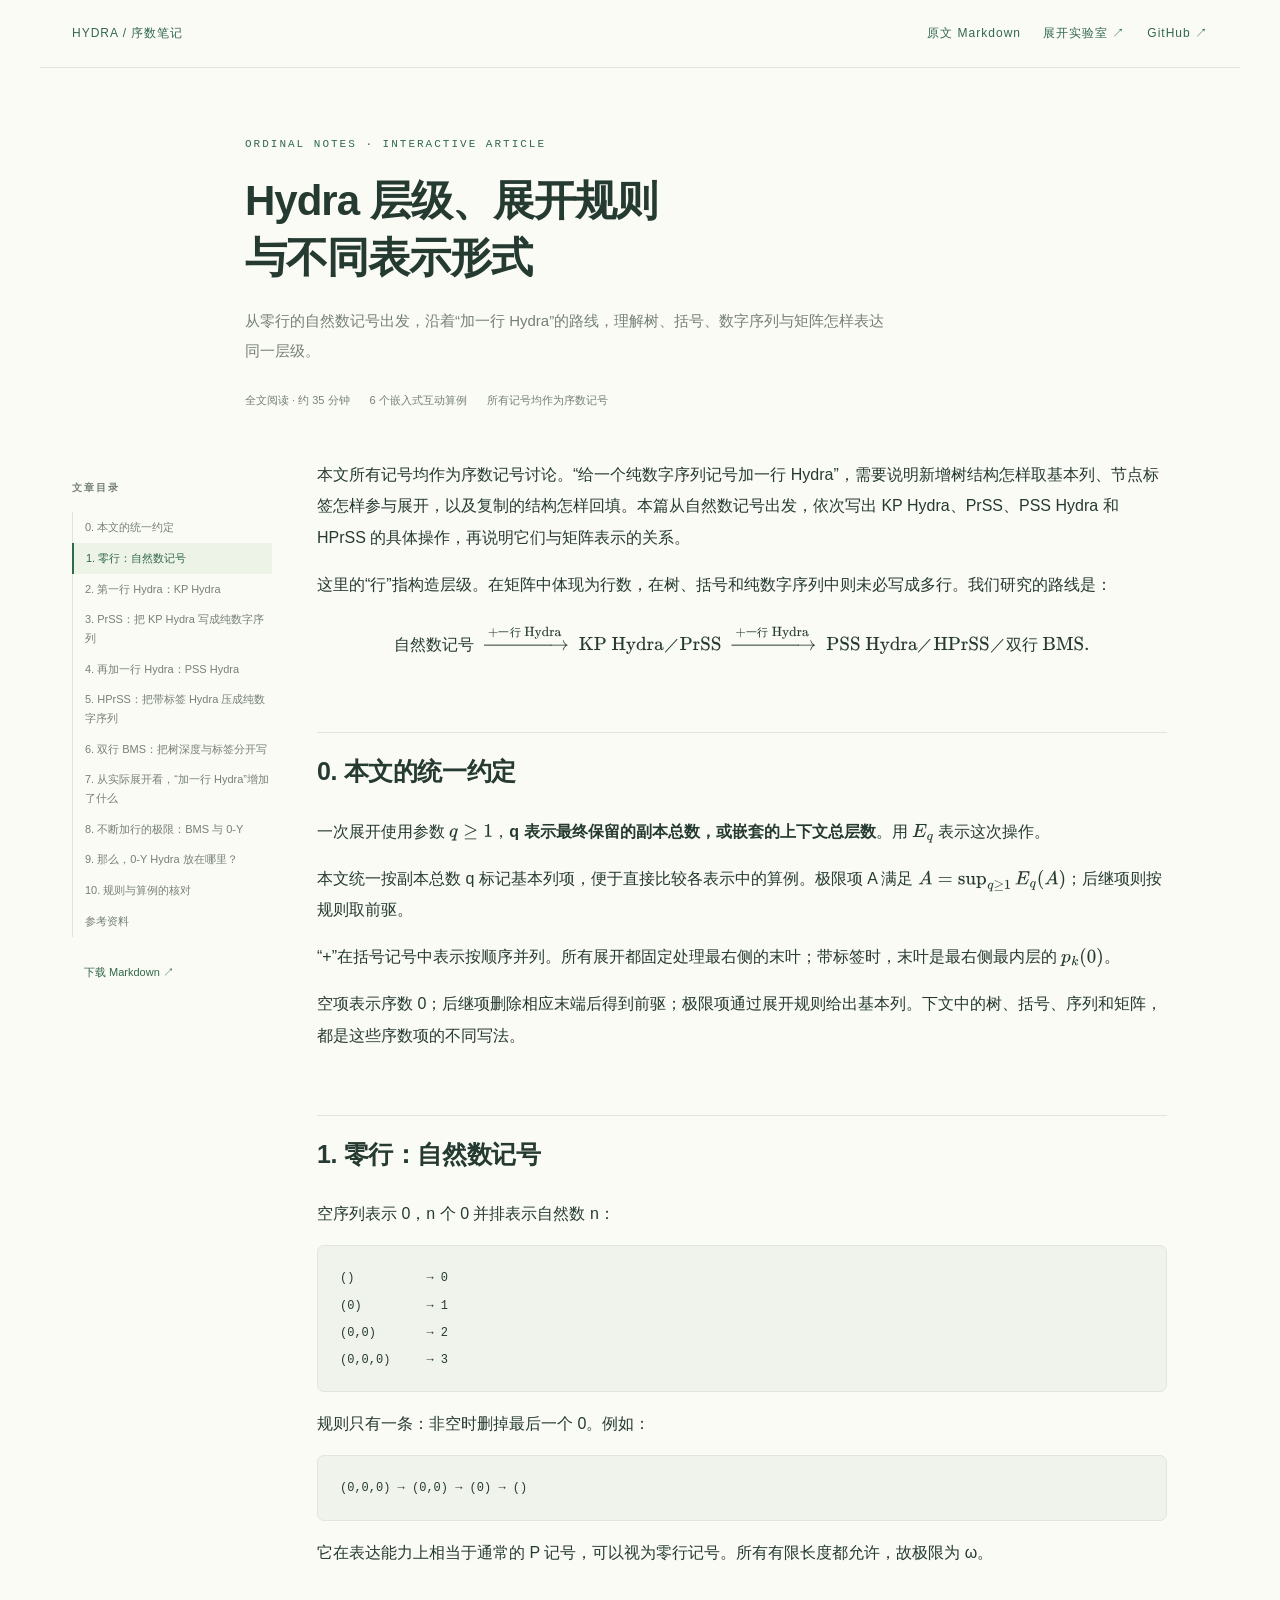
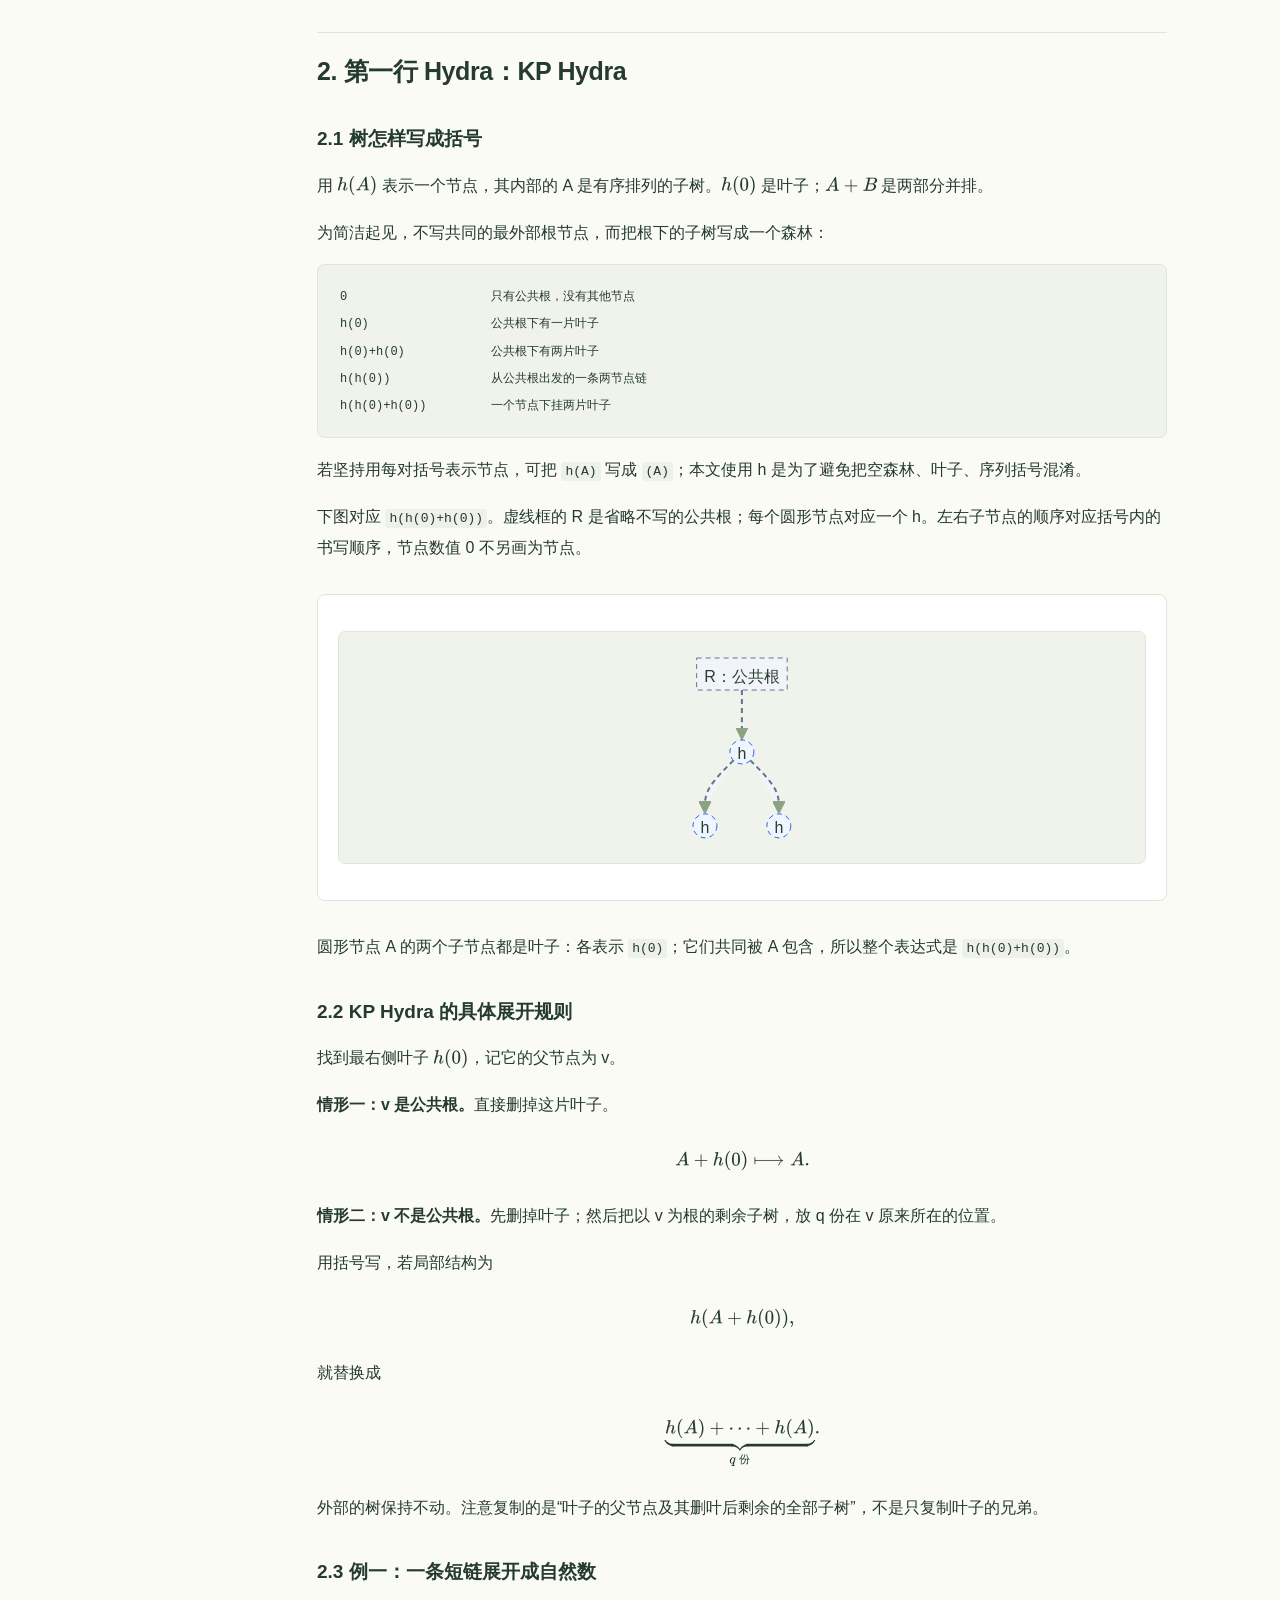
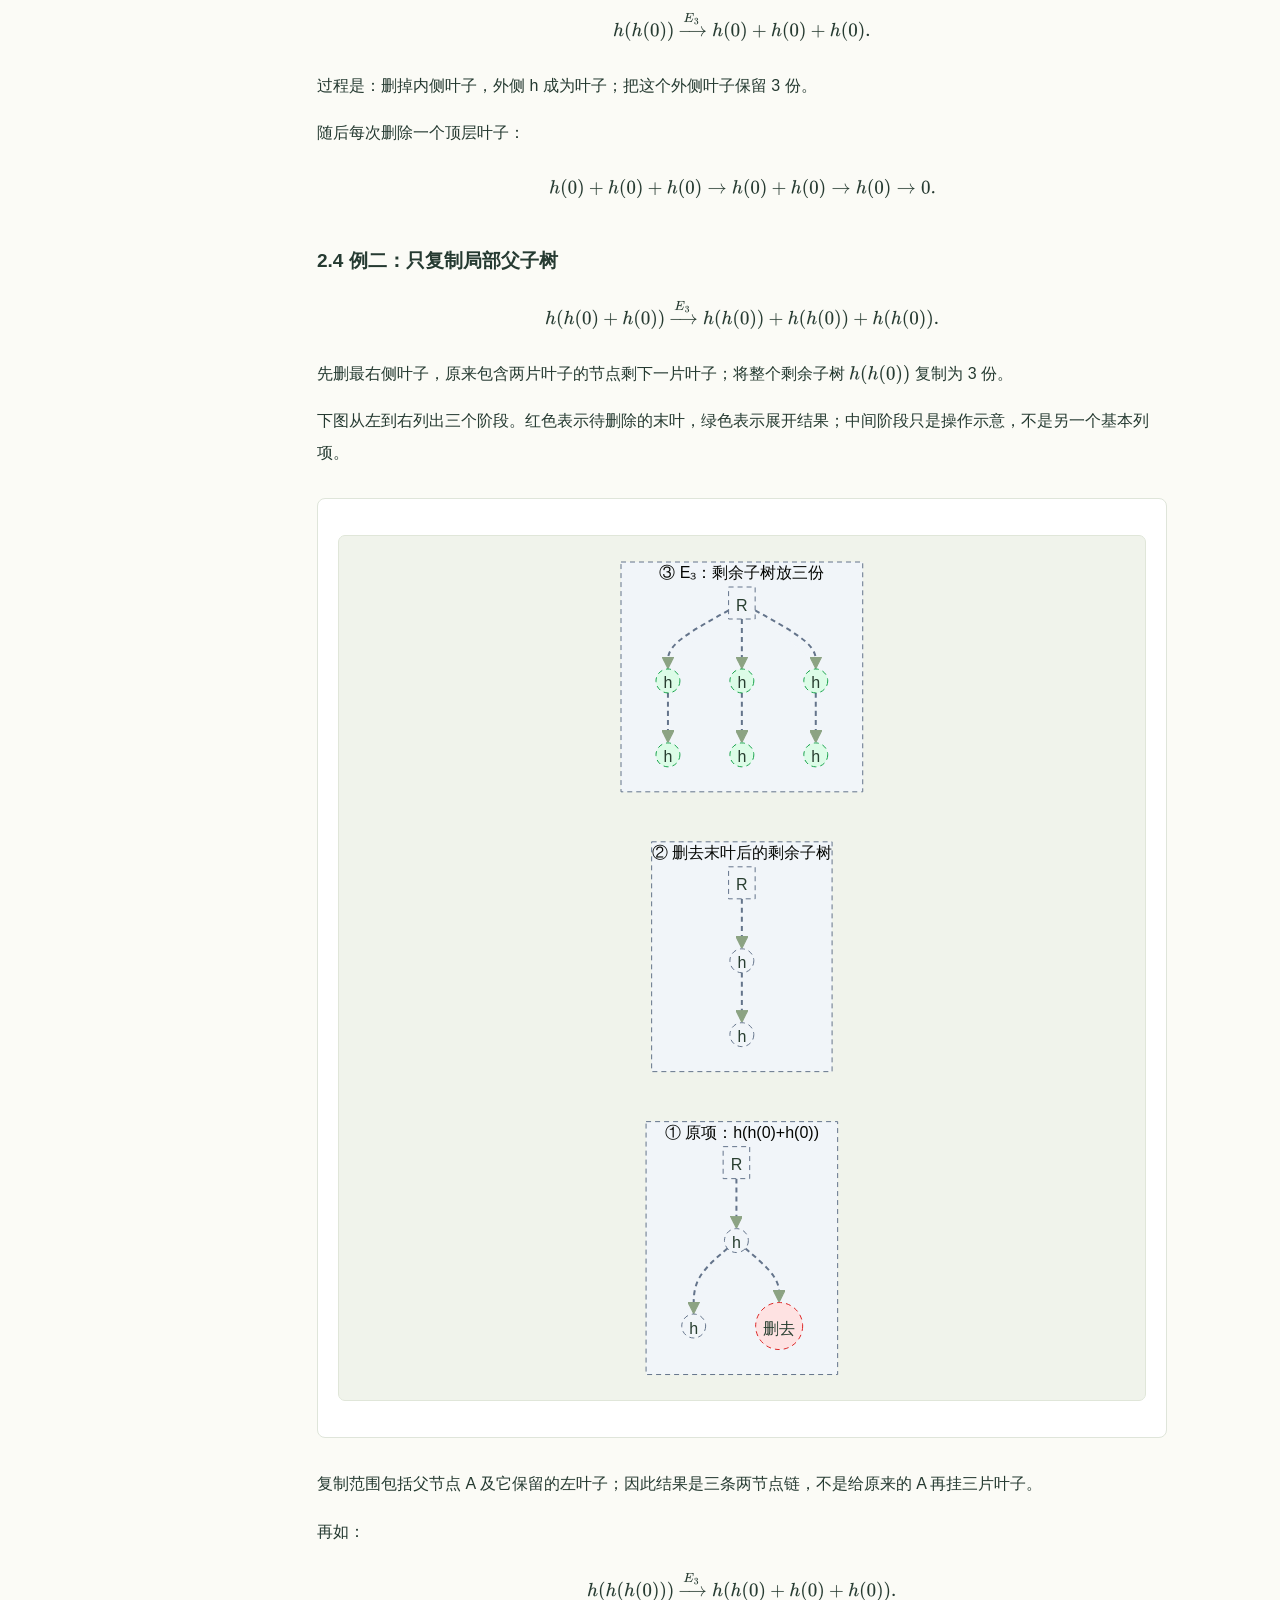
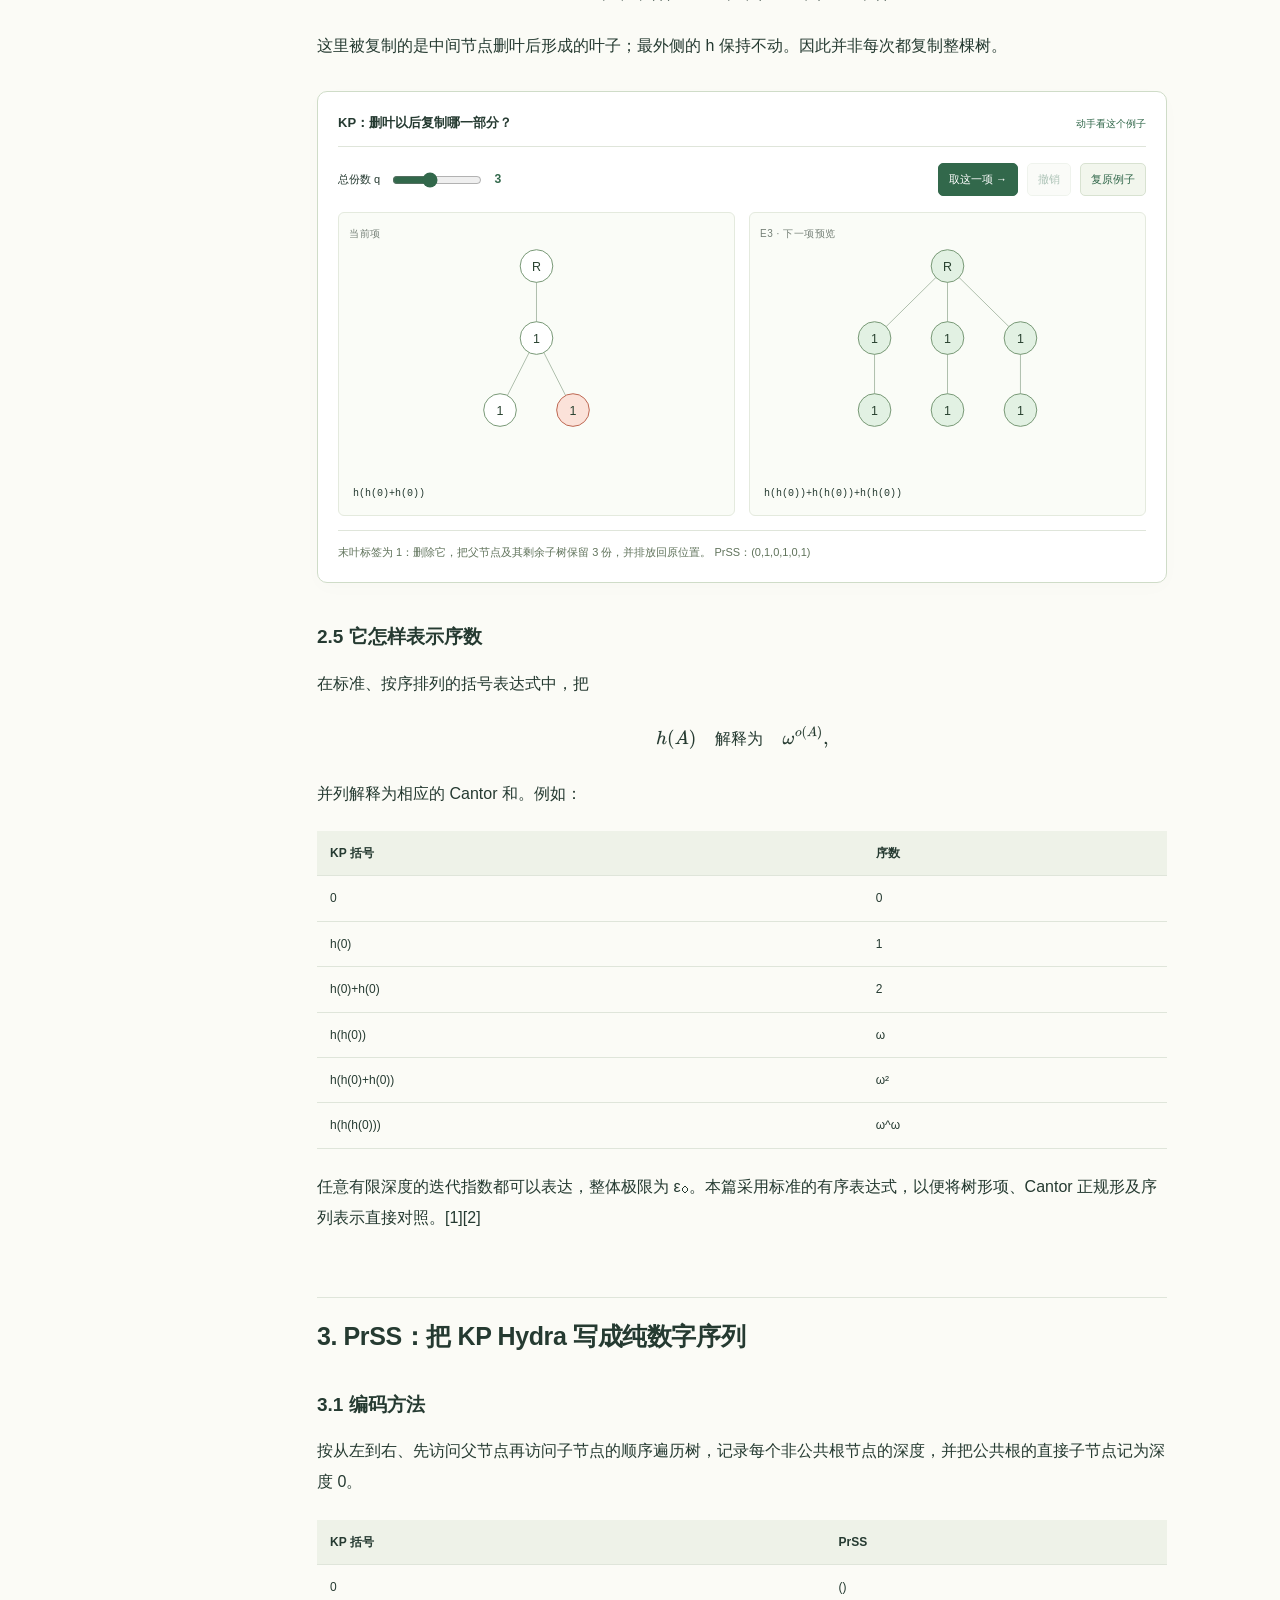
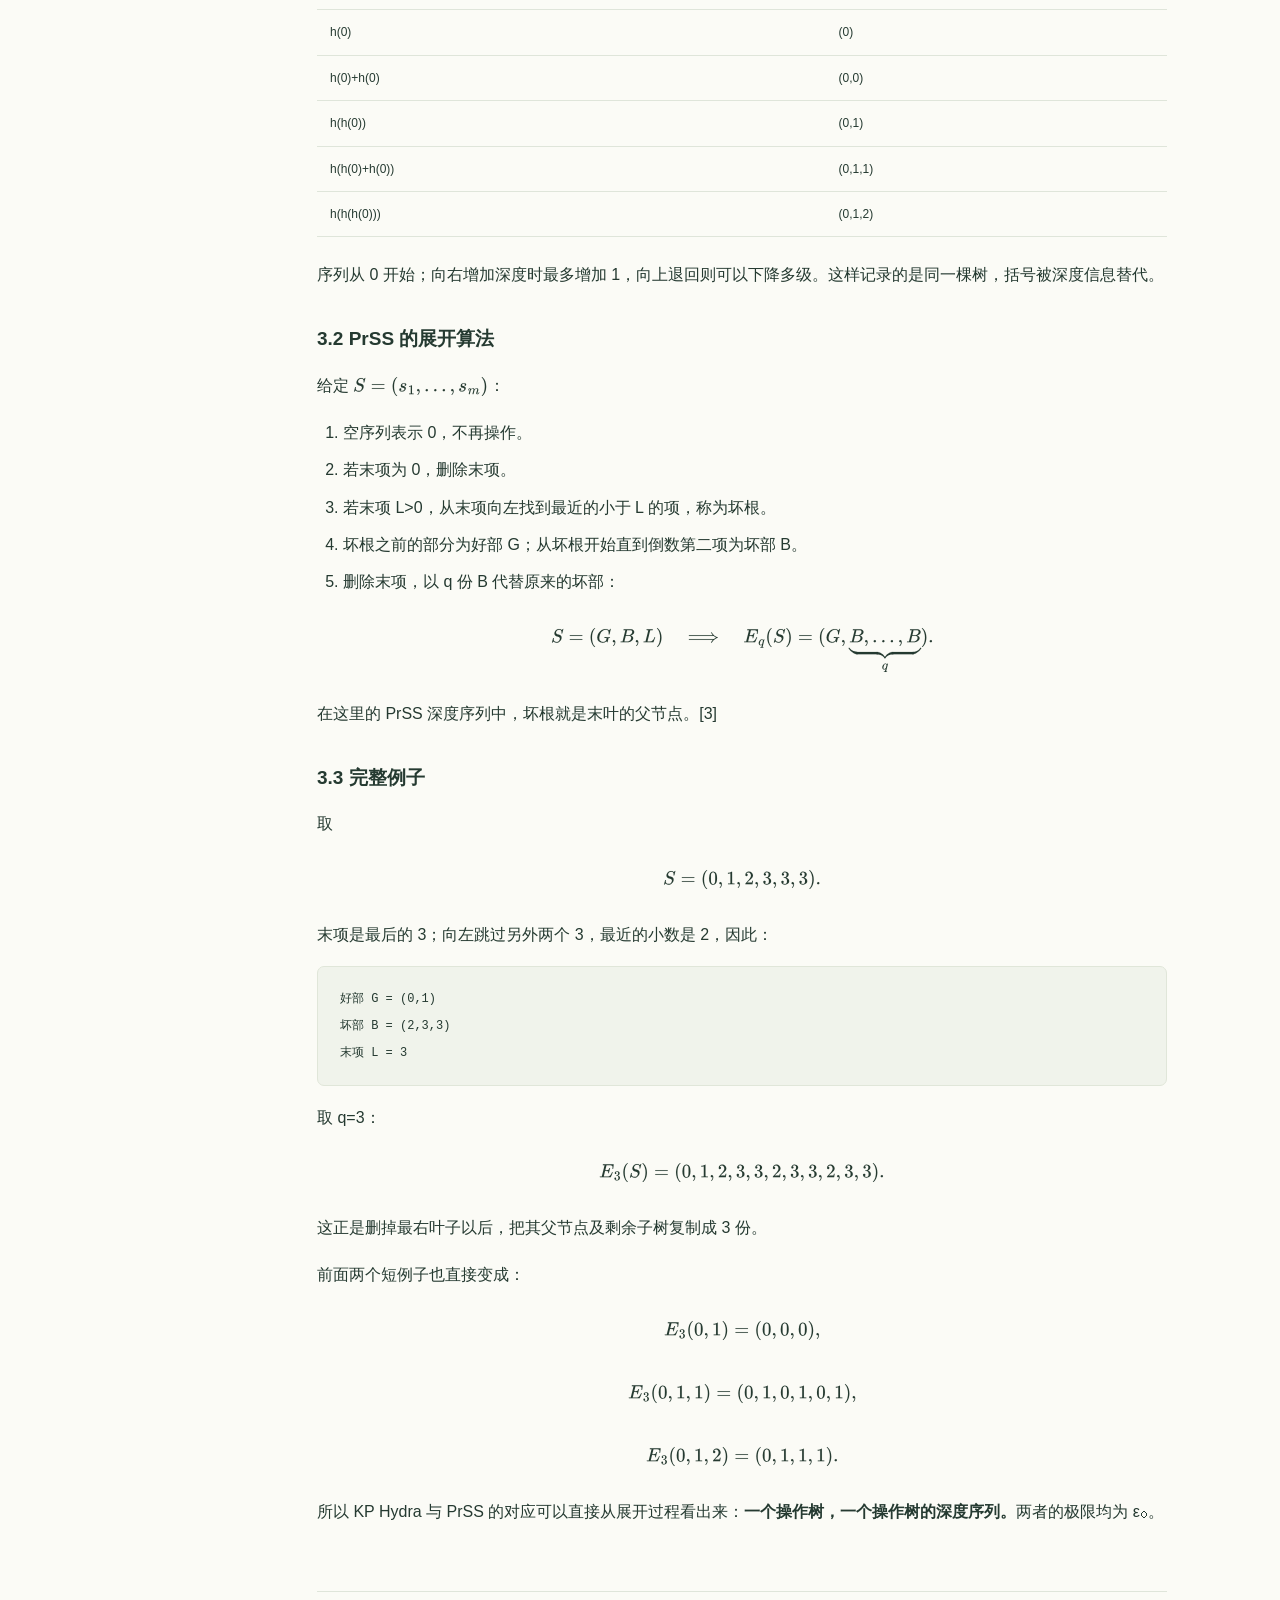
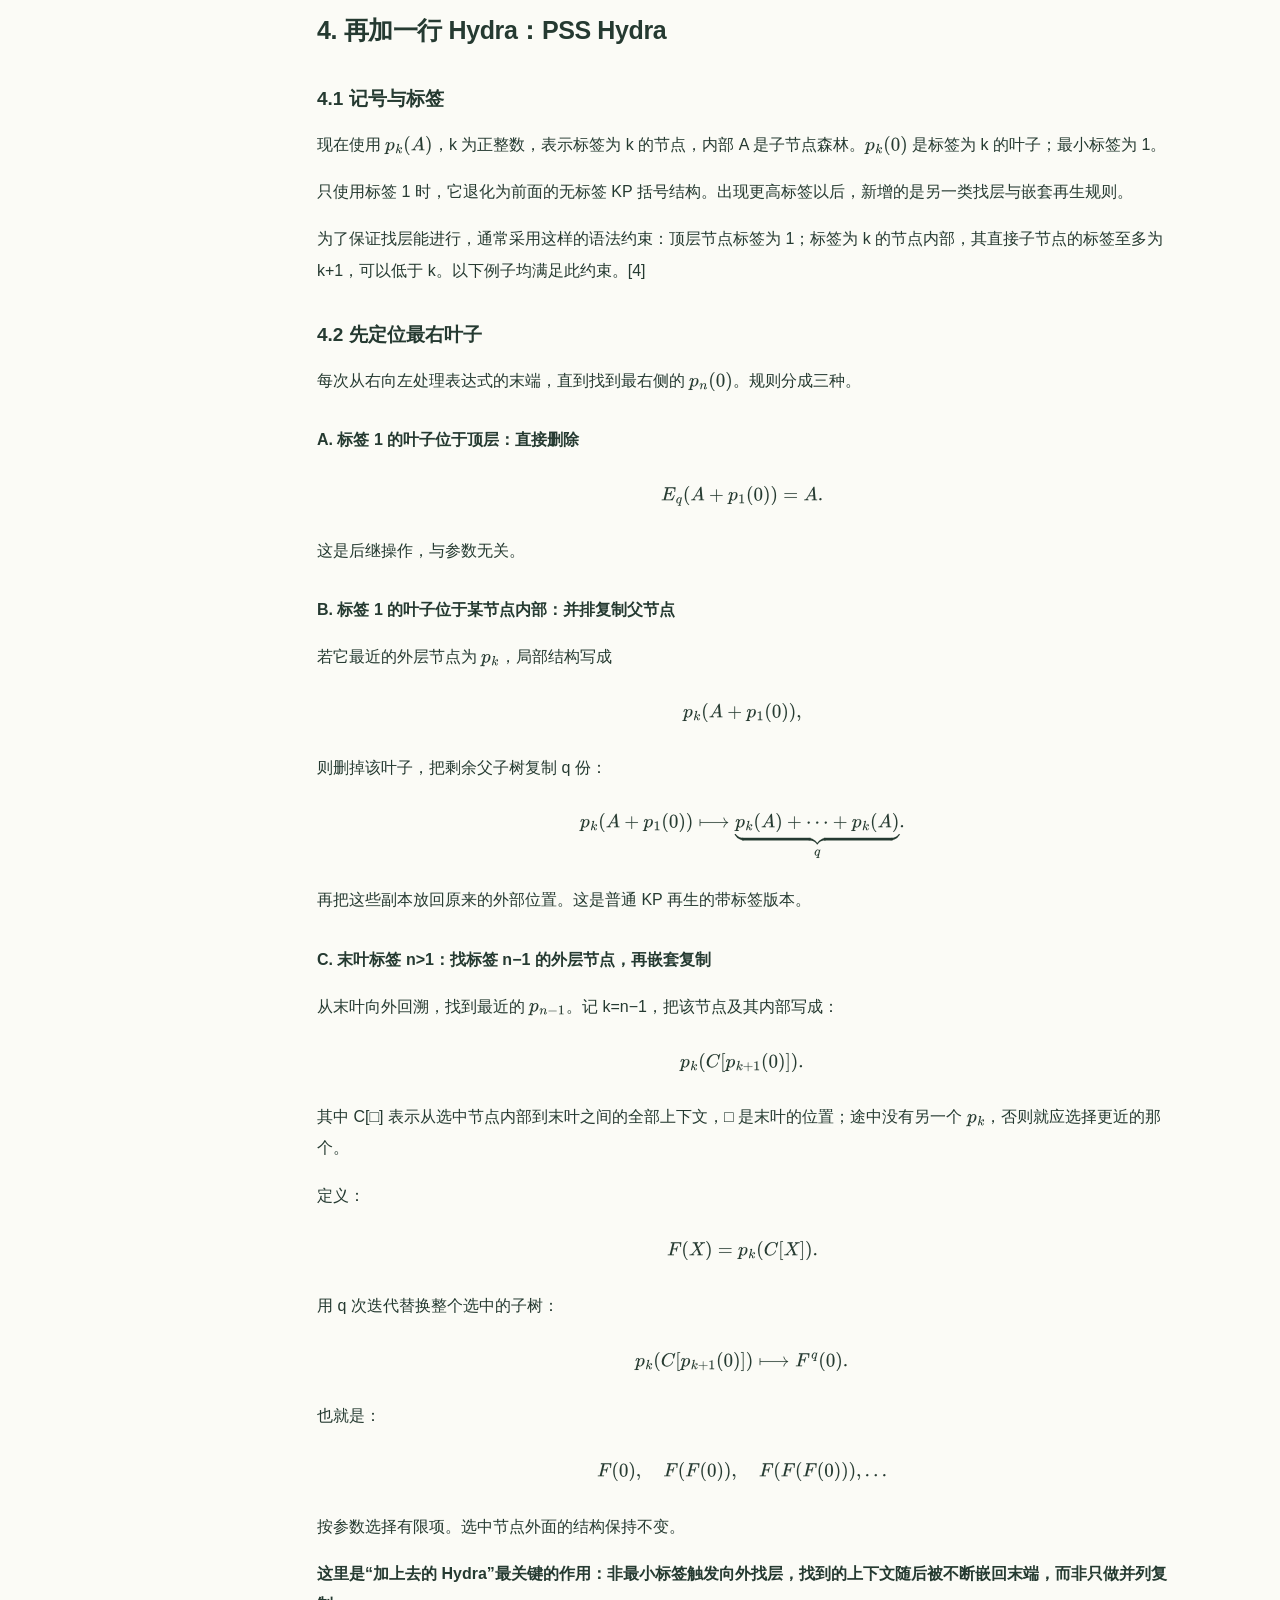
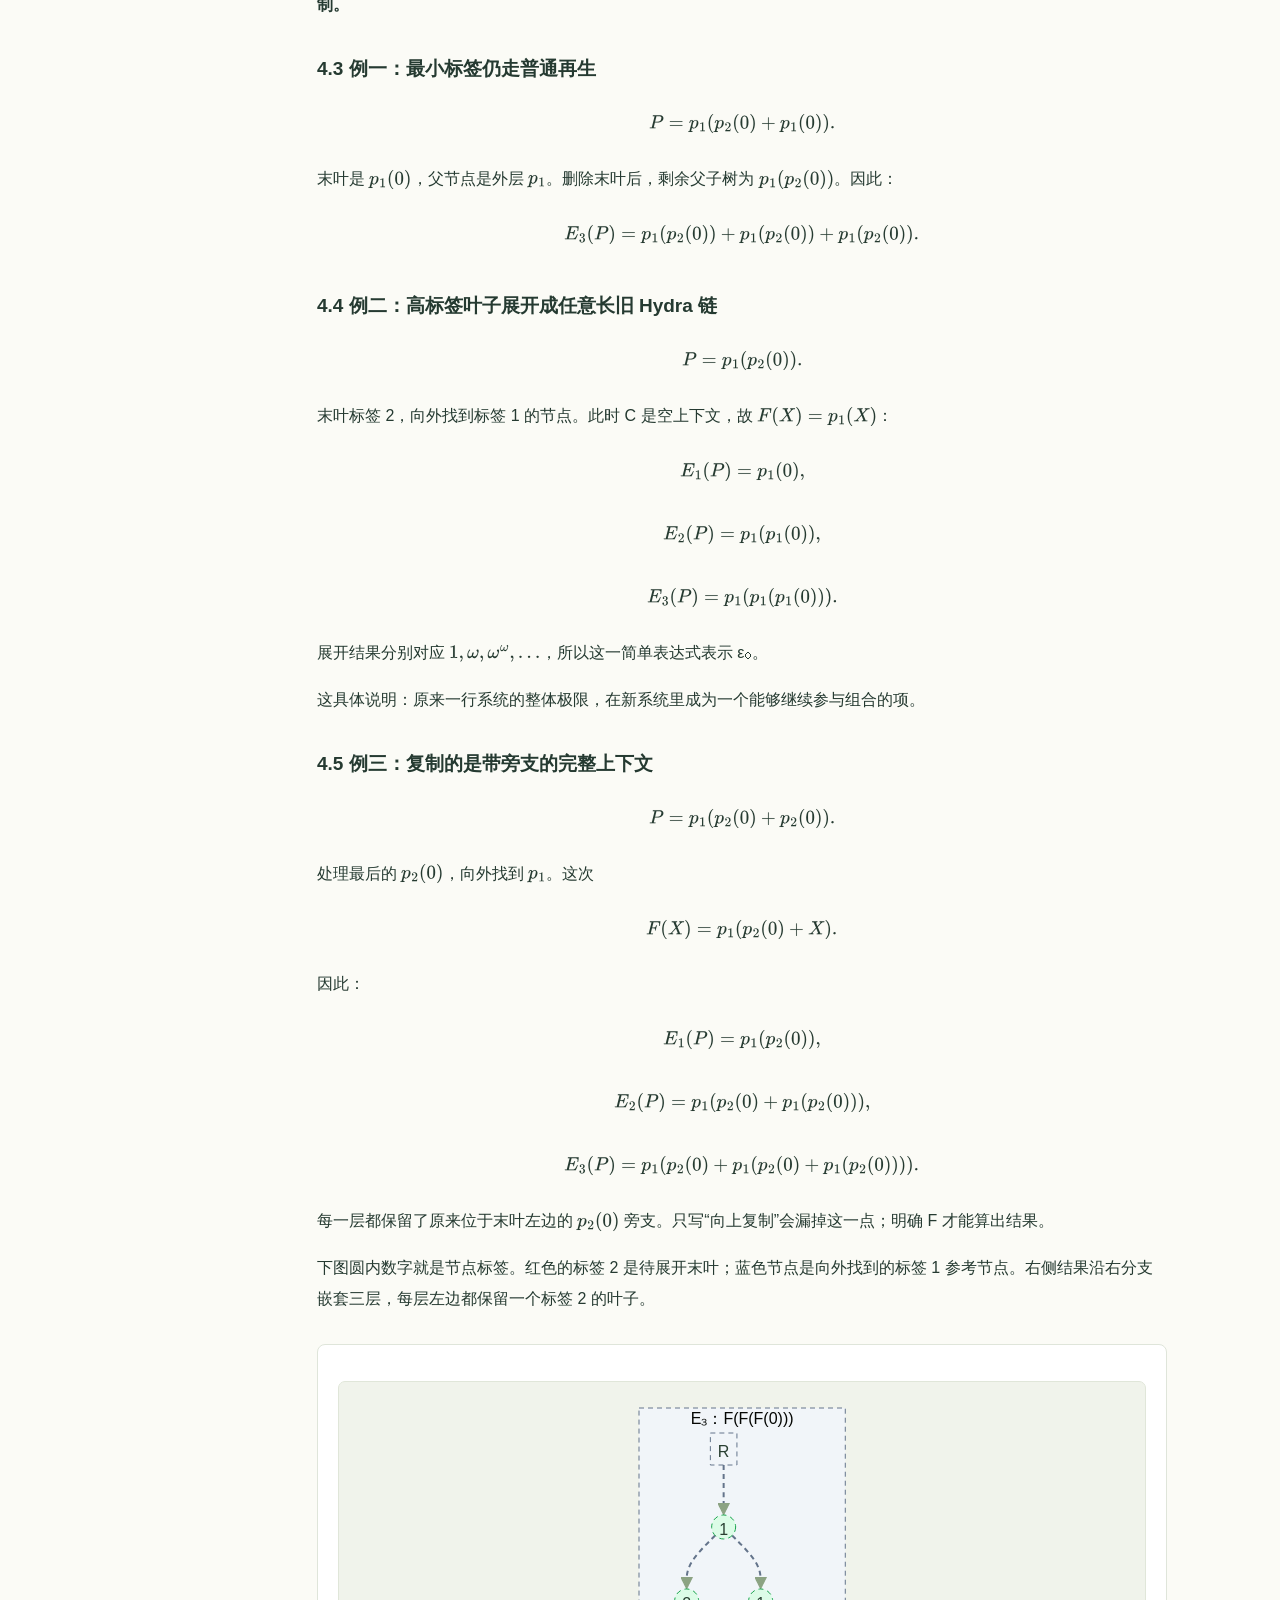
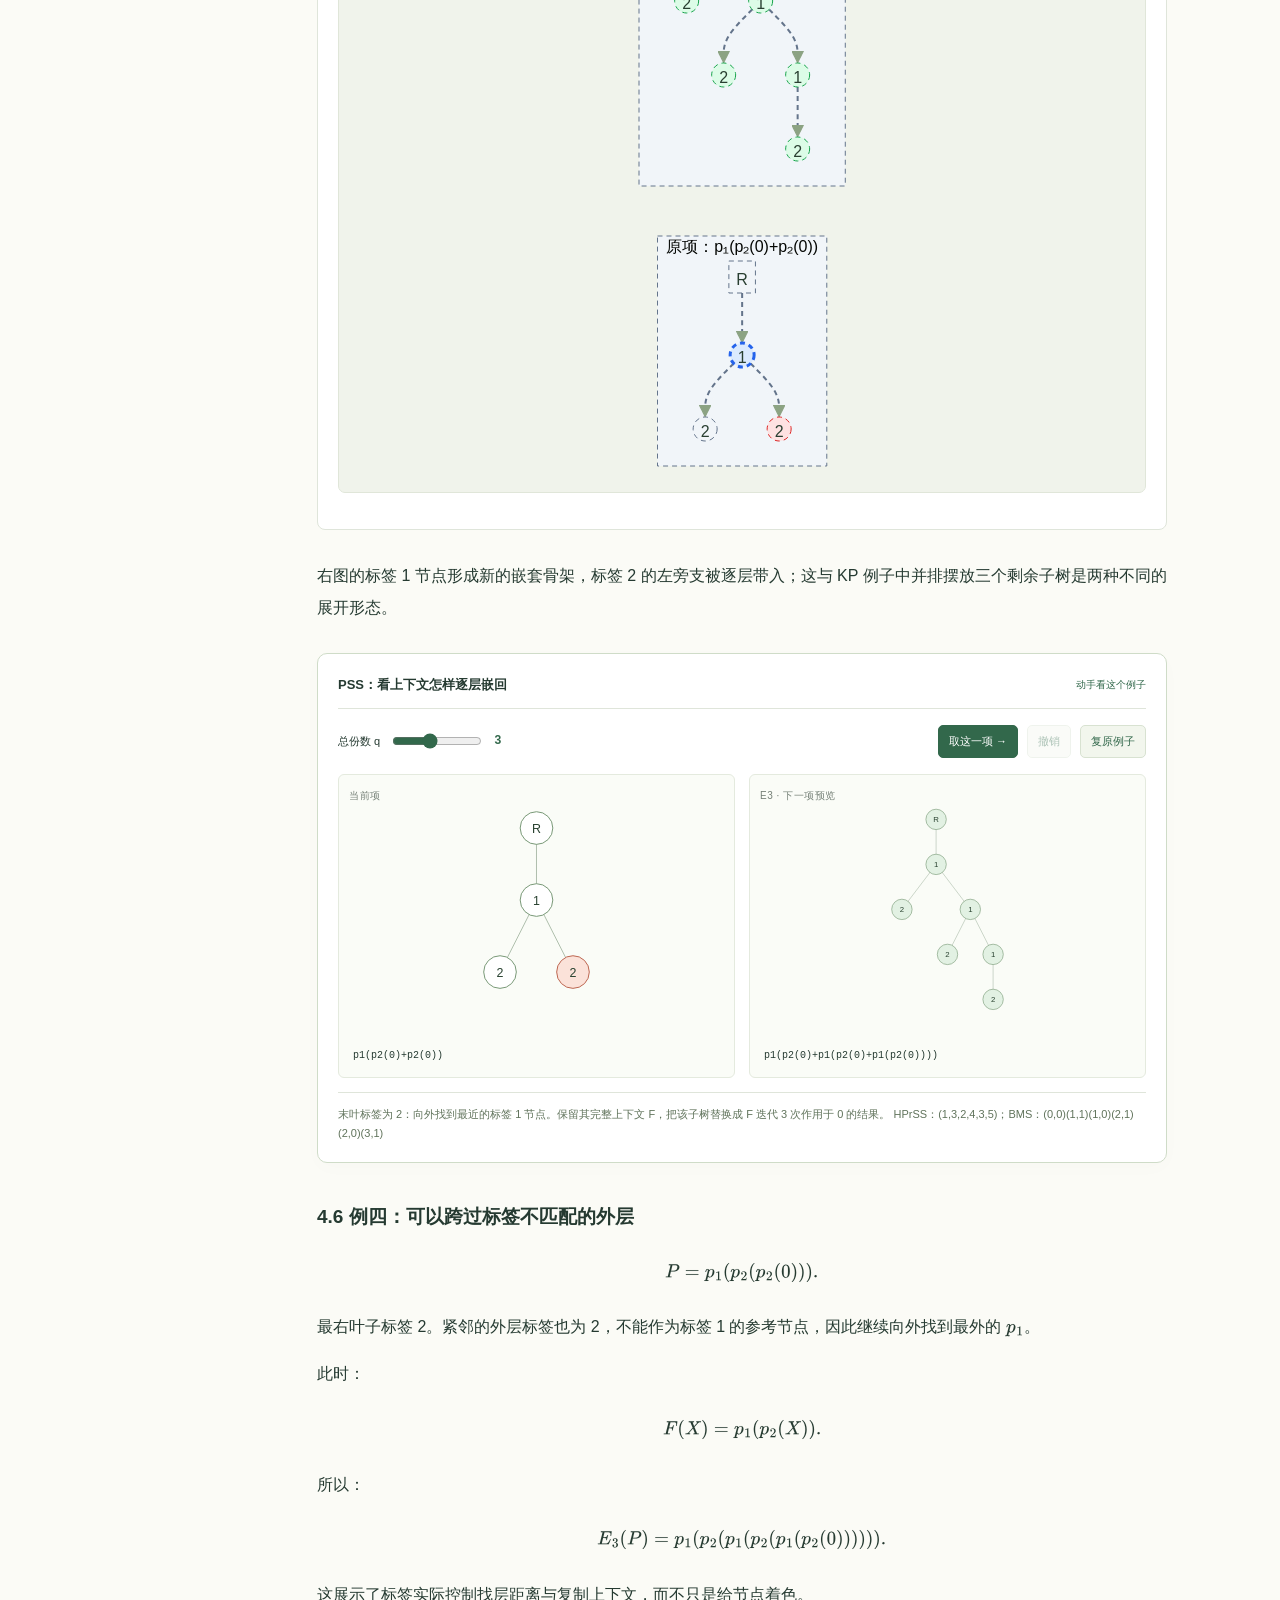
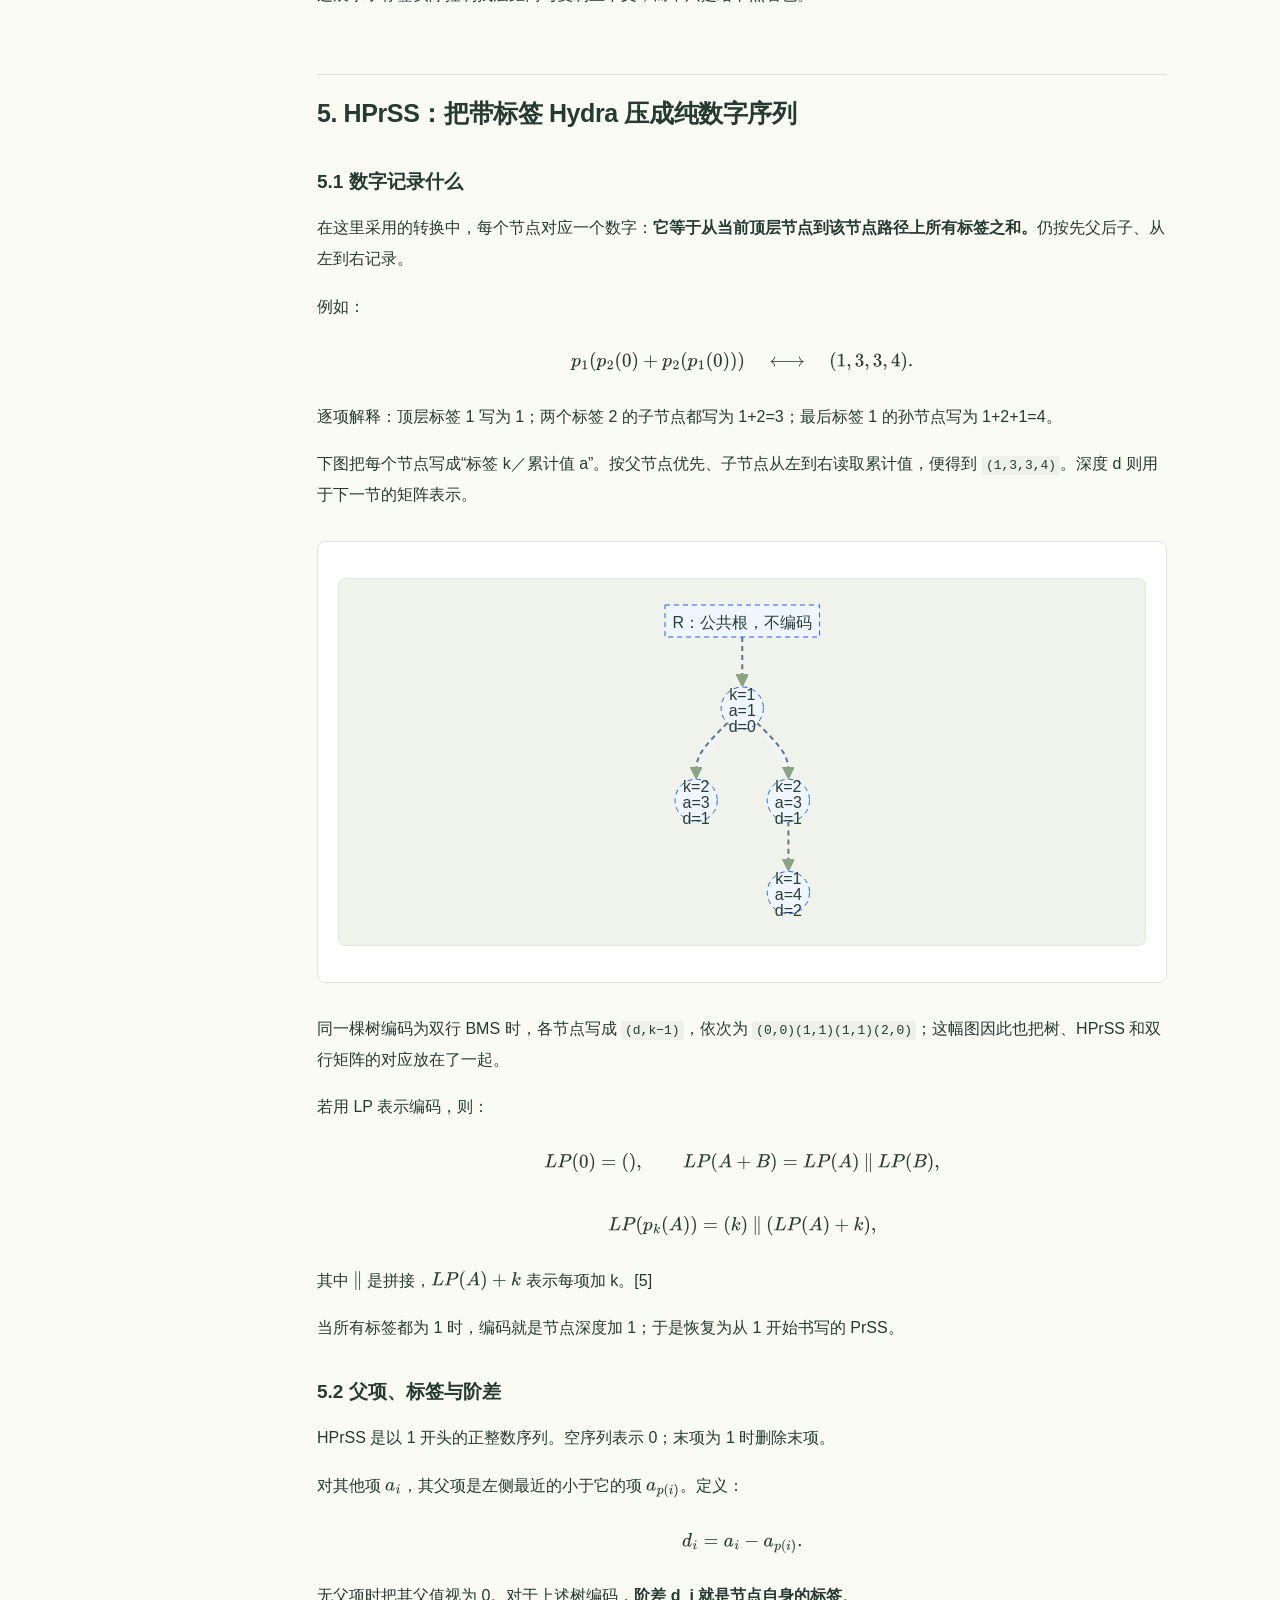
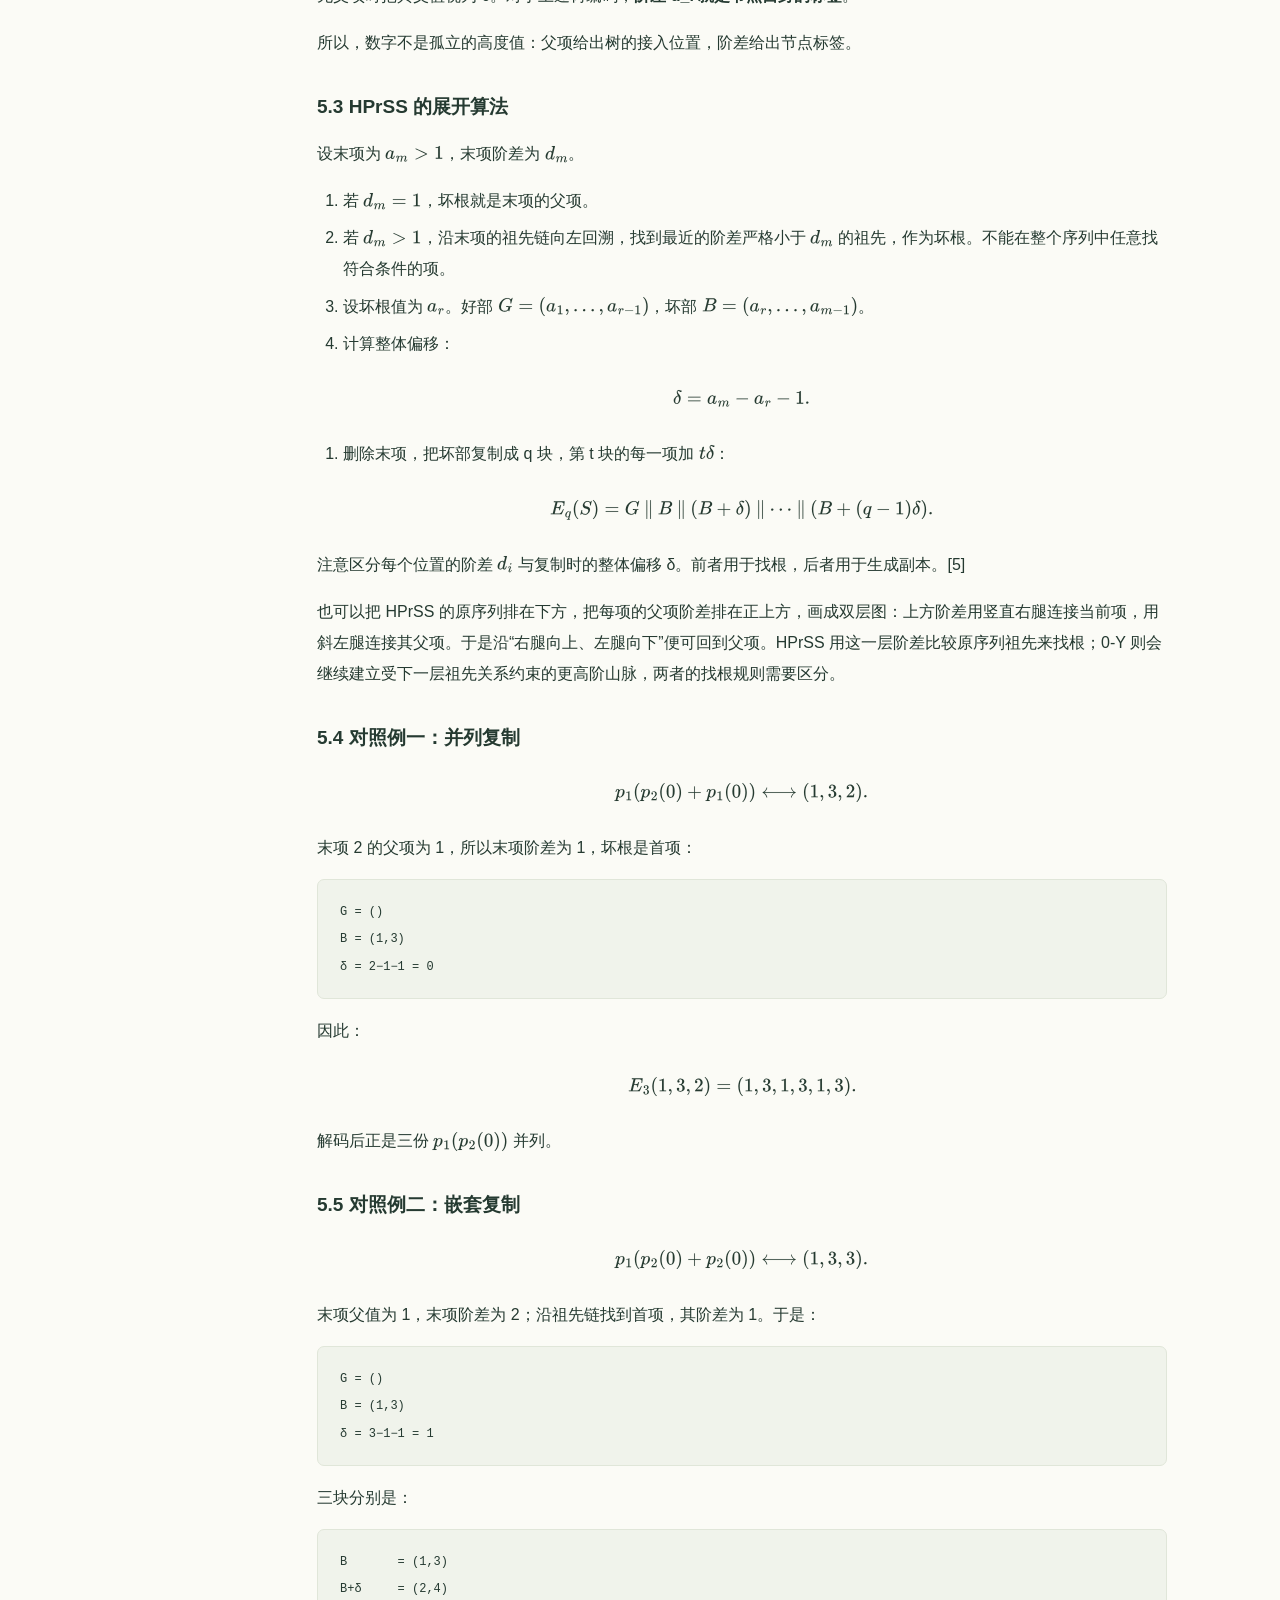
==== commit 6984afcb: "Render HPrSS and 0-Y mountain legs and remove account-name attribution" ====
--- a/hydra/index.html
+++ b/hydra/index.html
@@ -1,4 +1,4 @@
-<!doctype html><html lang="zh-CN"><head><meta charset="utf-8"><meta name="viewport" content="width=device-width,initial-scale=1"><title>Hydra 层级、展开规则与不同表示形式</title><meta name="description" content="从自然数、KP Hydra、PrSS 到 PSS Hydra、HPrSS、BMS 与 0-Y：带有局部互动算例的完整文章。"><link rel="stylesheet" href="article.css"><script>window.MathJax={tex:{inlineMath:[['\\(','\\)']],displayMath:[['\\[','\\]']]},svg:{fontCache:'local'},options:{skipHtmlTags:['script','noscript','style','textarea','pre','code']}};</script><script defer src="vendor/tex-svg.js"></script><script defer src="vendor/mermaid.min.js"></script><script defer src="engine.js"></script><script defer src="article-widgets.js"></script><script defer src="article-init.js"></script></head><body><header class="topbar"><a href="#">HYDRA / 序数笔记</a><nav><a href="report.md">原文 Markdown</a><a href="lab.html">展开实验室 ↗</a><a href="https://github.com/Dstty/Dstty.github.io/tree/main/hydra">GitHub ↗</a></nav></header><div class="article-head"><div class="kicker">ORDINAL NOTES · INTERACTIVE ARTICLE</div><h1>Hydra 层级、展开规则<br>与不同表示形式</h1><p class="deck">从零行的自然数记号出发，沿着“加一行 Hydra”的路线，理解树、括号、数字序列与矩阵怎样表达同一层级。</p><div class="meta"><span>全文阅读 · 约 35 分钟</span><span>6 个嵌入式互动算例</span><span>所有记号均作为序数记号</span></div></div><details class="mobile-toc"><summary>文章目录</summary><a href="#0">0. 本文的统一约定</a><a href="#1">1. 零行：自然数记号</a><a href="#2-hydrakp-hydra">2. 第一行 Hydra：KP Hydra</a><a href="#3-prss-kp-hydra">3. PrSS：把 KP Hydra 写成纯数字序列</a><a href="#4-hydrapss-hydra">4. 再加一行 Hydra：PSS Hydra</a><a href="#5-hprss-hydra">5. HPrSS：把带标签 Hydra 压成纯数字序列</a><a href="#6-bms">6. 双行 BMS：把树深度与标签分开写</a><a href="#7-hydra">7. 从实际展开看，“加一行 Hydra”增加了什么</a><a href="#8-bms-0-y">8. 不断加行的极限：BMS 与 0-Y</a><a href="#9-0-y-hydra">9. 那么，0-Y Hydra 放在哪里？</a><a href="#10">10. 规则与算例的核对</a><a href="#_1">参考资料</a></details><main class="layout"><aside class="toc"><strong>文章目录</strong><a href="#0">0. 本文的统一约定</a><a href="#1">1. 零行：自然数记号</a><a href="#2-hydrakp-hydra">2. 第一行 Hydra：KP Hydra</a><a href="#3-prss-kp-hydra">3. PrSS：把 KP Hydra 写成纯数字序列</a><a href="#4-hydrapss-hydra">4. 再加一行 Hydra：PSS Hydra</a><a href="#5-hprss-hydra">5. HPrSS：把带标签 Hydra 压成纯数字序列</a><a href="#6-bms">6. 双行 BMS：把树深度与标签分开写</a><a href="#7-hydra">7. 从实际展开看，“加一行 Hydra”增加了什么</a><a href="#8-bms-0-y">8. 不断加行的极限：BMS 与 0-Y</a><a href="#9-0-y-hydra">9. 那么，0-Y Hydra 放在哪里？</a><a href="#10">10. 规则与算例的核对</a><a href="#_1">参考资料</a><a class="download" href="report.md">下载 Markdown ↗</a></aside><article><p>本文所有记号均作为序数记号讨论。“给一个纯数字序列记号加一行 Hydra”，需要说明新增树结构怎样取基本列、节点标签怎样参与展开，以及复制的结构怎样回填。本篇从自然数记号出发，依次写出 KP Hydra、PrSS、PSS Hydra 和 HPrSS 的具体操作，再说明它们与矩阵表示的关系。</p>
+<!doctype html><html lang="zh-CN"><head><meta charset="utf-8"><meta name="viewport" content="width=device-width,initial-scale=1"><title>Hydra 层级、展开规则与不同表示形式</title><meta name="description" content="从自然数、KP Hydra、PrSS 到 PSS Hydra、HPrSS、BMS 与 0-Y：带有局部互动算例的完整文章。"><link rel="stylesheet" href="article.css"><script>window.MathJax={tex:{inlineMath:[['\\(','\\)']],displayMath:[['\\[','\\]']]},svg:{fontCache:'local'},options:{skipHtmlTags:['script','noscript','style','textarea','pre','code']}};</script><script defer src="vendor/tex-svg.js"></script><script defer src="vendor/mermaid.min.js"></script><script defer src="engine.js"></script><script defer src="mountain-view.js"></script><script defer src="article-widgets.js"></script><script defer src="article-init.js"></script></head><body><header class="topbar"><a href="#">HYDRA / 序数笔记</a><nav><a href="report.md">原文 Markdown</a><a href="lab.html">展开实验室 ↗</a><a href="https://github.com/Dstty/Dstty.github.io/tree/main/hydra">GitHub ↗</a></nav></header><div class="article-head"><div class="kicker">ORDINAL NOTES · INTERACTIVE ARTICLE</div><h1>Hydra 层级、展开规则<br>与不同表示形式</h1><p class="deck">从零行的自然数记号出发，沿着“加一行 Hydra”的路线，理解树、括号、数字序列与矩阵怎样表达同一层级。</p><div class="meta"><span>全文阅读 · 约 35 分钟</span><span>6 个嵌入式互动算例</span><span>所有记号均作为序数记号</span></div></div><details class="mobile-toc"><summary>文章目录</summary><a href="#0">0. 本文的统一约定</a><a href="#1">1. 零行：自然数记号</a><a href="#2-hydrakp-hydra">2. 第一行 Hydra：KP Hydra</a><a href="#3-prss-kp-hydra">3. PrSS：把 KP Hydra 写成纯数字序列</a><a href="#4-hydrapss-hydra">4. 再加一行 Hydra：PSS Hydra</a><a href="#5-hprss-hydra">5. HPrSS：把带标签 Hydra 压成纯数字序列</a><a href="#6-bms">6. 双行 BMS：把树深度与标签分开写</a><a href="#7-hydra">7. 从实际展开看，“加一行 Hydra”增加了什么</a><a href="#8-bms-0-y">8. 不断加行的极限：BMS 与 0-Y</a><a href="#9-0-y-hydra">9. 那么，0-Y Hydra 放在哪里？</a><a href="#10">10. 规则与算例的核对</a><a href="#_1">参考资料</a></details><main class="layout"><aside class="toc"><strong>文章目录</strong><a href="#0">0. 本文的统一约定</a><a href="#1">1. 零行：自然数记号</a><a href="#2-hydrakp-hydra">2. 第一行 Hydra：KP Hydra</a><a href="#3-prss-kp-hydra">3. PrSS：把 KP Hydra 写成纯数字序列</a><a href="#4-hydrapss-hydra">4. 再加一行 Hydra：PSS Hydra</a><a href="#5-hprss-hydra">5. HPrSS：把带标签 Hydra 压成纯数字序列</a><a href="#6-bms">6. 双行 BMS：把树深度与标签分开写</a><a href="#7-hydra">7. 从实际展开看，“加一行 Hydra”增加了什么</a><a href="#8-bms-0-y">8. 不断加行的极限：BMS 与 0-Y</a><a href="#9-0-y-hydra">9. 那么，0-Y Hydra 放在哪里？</a><a href="#10">10. 规则与算例的核对</a><a href="#_1">参考资料</a><a class="download" href="report.md">下载 Markdown ↗</a></aside><article><p>本文所有记号均作为序数记号讨论。“给一个纯数字序列记号加一行 Hydra”，需要说明新增树结构怎样取基本列、节点标签怎样参与展开，以及复制的结构怎样回填。本篇从自然数记号出发，依次写出 KP Hydra、PrSS、PSS Hydra 和 HPrSS 的具体操作，再说明它们与矩阵表示的关系。</p>
 <p>这里的“行”指构造层级。在矩阵中体现为行数，在树、括号和纯数字序列中则未必写成多行。我们研究的路线是：</p>
 <p>\[
 \text{自然数记号}\ \xrightarrow{+\text{一行 Hydra}}\
@@ -420,6 +420,7 @@
 \mathbin\Vert\cdots\mathbin\Vert(B+(q-1)\delta).
 \]</p>
 <p>注意区分每个位置的阶差 \(d_i\) 与复制时的整体偏移 δ。前者用于找根，后者用于生成副本。[5]</p>
+<p>也可以把 HPrSS 的原序列排在下方，把每项的父项阶差排在正上方，画成双层图：上方阶差用竖直右腿连接当前项，用斜左腿连接其父项。于是沿“右腿向上、左腿向下”便可回到父项。HPrSS 用这一层阶差比较原序列祖先来找根；0-Y 则会继续建立受下一层祖先关系约束的更高阶山脉，两者的找根规则需要区分。</p>
 <h3 id="54">5.4 对照例一：并列复制</h3>
 <p>\[
 p_1(p_2(0)+p_1(0))\longleftrightarrow(1,3,2).
@@ -665,7 +666,8 @@
 原序列      1  4  6  4
 </code></pre>
 <p>以原序列末项 4 为例：它的父项是首项 1，差为 3；上一层末项 3 的父项仍在首列，差为 2；再上一层末项 2 与其父项 1 的差为 1。到这里就能确定展开所需的坏根为首列。</p>
-<p>数字路径上的差分关系，可以画成山脉的两条腿。以末列这条链为例，竖线连接同列，斜线连接父项：</p>
+<p>数字路径上的差分关系，可以画成山脉的两条腿。通常把原序列排在底部，各阶差项竖直对齐在它上方，用无箭头的竖直右腿连接当前项、用斜左腿连接父项。[7] 展开用的山脉在决定层停止；若要恢复完整矩阵编码，才继续取阶差直到全为 1。上表包含了这个额外的全 1 边界。</p>
+<p>下面只示意末列的依赖关系；在线互动图采用上述完整左右腿布局：</p>
 <div class="diagram"><pre class="mermaid">flowchart TB
     d[&quot;阶差 2&quot;] --&gt;|右腿| c[&quot;第1阶差末项 3&quot;]
     d --&gt;|左腿| p1[&quot;第1阶差父项 1&quot;]
@@ -791,4 +793,4 @@
 <li><a href="https://wiki.googology.top/index.php?title=BMS">BMS</a>：父项与偏移掩码的中文说明。</li>
 <li><a href="https://wiki.googology.top/index.php?title=0-Y">0-Y</a>：多阶差山脉、展开算例及与 BMS 的转换说明。条目同时指出一般转换结论尚缺严格证明；本篇按其明确算法和算例介绍，不要求展开证明。</li>
 <li><a href="https://wiki.googology.top/index.php?title=SHO">SHO</a>：当前中文社区的 BMO／SHO 命名背景；不据该页断言完整极限的精确传统序数刻画已完成。</li>
-</ol></article></main><footer class="closing"><span>Hydra 层级与表示形式 · Dstty</span><a href="lab.html">需要自由探索？打开完整实验室 ↗</a></footer></body></html>+</ol></article></main><footer class="closing"><span>Hydra 层级与表示形式</span><a href="lab.html">需要自由探索？打开完整实验室 ↗</a></footer></body></html>
--- a/hydra/article.css
+++ b/hydra/article.css
@@ -1 +1 @@
- :root{--ink:#253a31;--muted:#758077;--line:#dfe5da;--green:#32684b;--paper:#fbfbf6}*{box-sizing:border-box}html{scroll-behavior:smooth;scroll-padding-top:35px}body{margin:0;background:var(--paper);color:var(--ink);font:16px/1.95 'Segoe UI','Microsoft YaHei',sans-serif}a{color:var(--green);text-underline-offset:4px}button,input{font:inherit}button{cursor:pointer}button:disabled{opacity:.4;cursor:default}:focus-visible{outline:2px solid #32684b;outline-offset:4px}.topbar{max-width:1200px;margin:auto;padding:22px 32px;border-bottom:1px solid var(--line);display:flex;justify-content:space-between;font-size:12px;letter-spacing:1px}.topbar a{text-decoration:none}.topbar nav{display:flex;gap:22px}.article-head{max-width:850px;margin:68px auto 48px;padding:0 30px}.kicker{font:11px/1.5 monospace;letter-spacing:2px;color:var(--green)}h1{font-size:42px;line-height:1.35;font-weight:650;letter-spacing:-1px;margin:20px 0}.deck{font-size:15px;color:var(--muted);max-width:650px}.meta{font-size:11px;color:var(--muted);display:flex;gap:20px;margin-top:25px}.layout{max-width:1200px;margin:0 auto;display:grid;grid-template-columns:200px minmax(0,850px);gap:45px;padding:0 32px 80px}.toc{position:sticky;top:25px;align-self:start;font-size:11px;line-height:1.7;max-height:90vh;overflow:auto;padding-top:20px}.toc strong{font-size:10px;letter-spacing:2px;display:block;margin-bottom:16px;color:var(--muted)}.toc a{display:block;text-decoration:none;color:var(--muted);padding:6px 0 6px 12px;border-left:1px solid var(--line)}.toc a.current{border-left:2px solid var(--green);color:var(--green);background:#eef3e8}.toc .download{margin-top:20px;color:var(--green);border:0}article{min-width:0}article>p:first-child{margin-top:0}article h2{font-size:25px;font-weight:600;line-height:1.5;margin:64px 0 25px;padding-top:20px;border-top:1px solid var(--line);letter-spacing:-.4px}article h3{font-size:19px;line-height:1.5;margin:35px 0 15px;font-weight:600}article h4{font-size:16px;margin:28px 0 12px}p{margin:16px 0}strong{font-weight:650}li{margin:6px 0}ol,ul{padding-left:26px}blockquote{margin:25px 0;padding:10px 23px;border-left:3px solid #8ba27e;background:#eef3e9;font-size:15px}code{font:13px/1.8 Consolas,monospace;background:#edf1e7;padding:2px 4px;border-radius:3px;overflow-wrap:anywhere}pre{background:#f0f3eb;border:1px solid #e0e6d9;padding:18px 22px;border-radius:7px;overflow:auto;line-height:1.7}pre code{background:none;padding:0;white-space:pre;font-size:12px}table{border-collapse:collapse;width:100%;font-size:12px;line-height:1.7;margin:22px 0}td,th{text-align:left;padding:12px 13px;border-bottom:1px solid var(--line);vertical-align:top}th{font-weight:600;background:#eef2e8}mjx-container[display=true]{overflow-x:auto;overflow-y:hidden;padding:8px 0}.diagram{margin:30px 0;background:#fff;border:1px solid var(--line);padding:20px;border-radius:8px;overflow:auto}.diagram svg{display:block;margin:auto;max-width:100%}.ordinal-widget{background:#fff;border:1px solid #cfdcc8;border-radius:10px;margin:30px 0 40px;padding:20px;box-shadow:0 5px 20px #34452a04;font-size:12px;line-height:1.7}.widget-heading{display:flex;justify-content:space-between;gap:10px;align-items:center;border-bottom:1px solid var(--line);padding-bottom:12px}.widget-heading strong{font-size:13px}.widget-heading span{font-size:10px;color:var(--green)}.widget-controls{display:flex;flex-wrap:wrap;gap:9px;align-items:center;padding:16px 0}.widget-controls label{display:flex;align-items:center;gap:10px;margin-right:auto;font-size:11px}.widget-controls input{width:90px;accent-color:var(--green)}.widget-controls output{font:600 12px monospace;color:var(--green)}button{font-size:11px;padding:6px 10px;border-radius:5px;border:1px solid #d8e2d1;color:var(--green);background:#f2f6ed}button[data-act=step]{background:#32684b;color:white;border-color:#32684b}.widget-panes{display:grid;grid-template-columns:1fr 1fr;gap:14px;min-width:0}.widget-panes>div{min-width:0;background:#fafcf7;border:1px solid #e4eade;border-radius:6px;padding:10px}.widget-panes small{font-size:10px;letter-spacing:.5px;color:var(--muted)}.widget-picture{height:240px;overflow:auto;display:flex;align-items:center}.widget-picture svg{width:100%;height:100%;display:block}.widget-panes code{display:block;font-size:10px;background:transparent;line-height:1.8;max-height:100px;overflow:auto}.widget-note{border-top:1px solid var(--line);margin-top:14px;padding-top:12px;color:#60735b;font-size:11px}.mountain-table{overflow:auto;width:100%;max-height:230px}.mountain-table table{width:auto;margin:10px auto;font:11px/1.6 Consolas,monospace}.mountain-table td,.mountain-table th{white-space:nowrap;padding:6px 8px;text-align:center;border:1px solid var(--line)}.closing{max-width:1200px;margin:auto;border-top:1px solid var(--line);padding:22px 32px;font-size:11px;color:var(--muted);display:flex;justify-content:space-between}.mobile-toc{display:none}@media(min-width:1500px){.layout{gap:65px;max-width:1280px}}@media(max-width:1000px){.layout{grid-template-columns:155px minmax(0,1fr);gap:25px;padding:0 24px 60px}.article-head{margin-left:180px}.toc{font-size:10px}h1{font-size:34px}}@media(max-width:720px){body{font-size:15px;line-height:1.9}.topbar{padding:18px 20px}.topbar nav{gap:13px;font-size:10px}.article-head{margin:40px 0 30px;padding:0 20px}h1{font-size:29px;letter-spacing:-.6px}.layout{display:block;padding:0 20px 50px}.toc{position:static;max-height:none;margin-bottom:30px;padding:0;display:none}.mobile-toc{display:block;margin:0 20px 30px;border:1px solid var(--line);border-radius:7px;padding:12px;font-size:12px}.mobile-toc a{display:block;padding:5px;text-decoration:none}article h2{font-size:23px;margin-top:45px}article h3{font-size:18px}table{display:block;overflow:auto;white-space:normal}pre{padding:14px}.ordinal-widget{padding:13px;margin-left:-5px;margin-right:-5px}.widget-panes{grid-template-columns:1fr}.widget-picture{height:210px}.widget-controls label{width:100%}.widget-heading span{font-size:9px}.widget-controls input{flex:1}.diagram{padding:10px}.meta{font-size:10px;gap:10px}.closing{padding:20px;gap:15px}.mountain-table table{display:table}}
+ :root{--ink:#253a31;--muted:#758077;--line:#dfe5da;--green:#32684b;--paper:#fbfbf6}*{box-sizing:border-box}html{scroll-behavior:smooth;scroll-padding-top:35px}body{margin:0;background:var(--paper);color:var(--ink);font:16px/1.95 'Segoe UI','Microsoft YaHei',sans-serif}a{color:var(--green);text-underline-offset:4px}button,input{font:inherit}button{cursor:pointer}button:disabled{opacity:.4;cursor:default}:focus-visible{outline:2px solid #32684b;outline-offset:4px}.topbar{max-width:1200px;margin:auto;padding:22px 32px;border-bottom:1px solid var(--line);display:flex;justify-content:space-between;font-size:12px;letter-spacing:1px}.topbar a{text-decoration:none}.topbar nav{display:flex;gap:22px}.article-head{max-width:850px;margin:68px auto 48px;padding:0 30px}.kicker{font:11px/1.5 monospace;letter-spacing:2px;color:var(--green)}h1{font-size:42px;line-height:1.35;font-weight:650;letter-spacing:-1px;margin:20px 0}.deck{font-size:15px;color:var(--muted);max-width:650px}.meta{font-size:11px;color:var(--muted);display:flex;gap:20px;margin-top:25px}.layout{max-width:1200px;margin:0 auto;display:grid;grid-template-columns:200px minmax(0,850px);gap:45px;padding:0 32px 80px}.toc{position:sticky;top:25px;align-self:start;font-size:11px;line-height:1.7;max-height:90vh;overflow:auto;padding-top:20px}.toc strong{font-size:10px;letter-spacing:2px;display:block;margin-bottom:16px;color:var(--muted)}.toc a{display:block;text-decoration:none;color:var(--muted);padding:6px 0 6px 12px;border-left:1px solid var(--line)}.toc a.current{border-left:2px solid var(--green);color:var(--green);background:#eef3e8}.toc .download{margin-top:20px;color:var(--green);border:0}article{min-width:0}article>p:first-child{margin-top:0}article h2{font-size:25px;font-weight:600;line-height:1.5;margin:64px 0 25px;padding-top:20px;border-top:1px solid var(--line);letter-spacing:-.4px}article h3{font-size:19px;line-height:1.5;margin:35px 0 15px;font-weight:600}article h4{font-size:16px;margin:28px 0 12px}p{margin:16px 0}strong{font-weight:650}li{margin:6px 0}ol,ul{padding-left:26px}blockquote{margin:25px 0;padding:10px 23px;border-left:3px solid #8ba27e;background:#eef3e9;font-size:15px}code{font:13px/1.8 Consolas,monospace;background:#edf1e7;padding:2px 4px;border-radius:3px;overflow-wrap:anywhere}pre{background:#f0f3eb;border:1px solid #e0e6d9;padding:18px 22px;border-radius:7px;overflow:auto;line-height:1.7}pre code{background:none;padding:0;white-space:pre;font-size:12px}table{border-collapse:collapse;width:100%;font-size:12px;line-height:1.7;margin:22px 0}td,th{text-align:left;padding:12px 13px;border-bottom:1px solid var(--line);vertical-align:top}th{font-weight:600;background:#eef2e8}mjx-container[display=true]{overflow-x:auto;overflow-y:hidden;padding:8px 0}.diagram{margin:30px 0;background:#fff;border:1px solid var(--line);padding:20px;border-radius:8px;overflow:auto}.diagram svg{display:block;margin:auto;max-width:100%}.ordinal-widget{background:#fff;border:1px solid #cfdcc8;border-radius:10px;margin:30px 0 40px;padding:20px;box-shadow:0 5px 20px #34452a04;font-size:12px;line-height:1.7}.widget-heading{display:flex;justify-content:space-between;gap:10px;align-items:center;border-bottom:1px solid var(--line);padding-bottom:12px}.widget-heading strong{font-size:13px}.widget-heading span{font-size:10px;color:var(--green)}.widget-controls{display:flex;flex-wrap:wrap;gap:9px;align-items:center;padding:16px 0}.widget-controls label{display:flex;align-items:center;gap:10px;margin-right:auto;font-size:11px}.widget-controls input[type=range]{width:90px;accent-color:var(--green)}.widget-controls input[type=checkbox]{width:auto;accent-color:var(--green)}.widget-controls output{font:600 12px monospace;color:var(--green)}button{font-size:11px;padding:6px 10px;border-radius:5px;border:1px solid #d8e2d1;color:var(--green);background:#f2f6ed}button[data-act=step]{background:#32684b;color:white;border-color:#32684b}.widget-panes{display:grid;grid-template-columns:1fr 1fr;gap:14px;min-width:0}.widget-panes>div{min-width:0;background:#fafcf7;border:1px solid #e4eade;border-radius:6px;padding:10px}.widget-panes small{font-size:10px;letter-spacing:.5px;color:var(--muted)}.widget-picture{height:240px;overflow:auto;display:flex;align-items:center}.widget-picture svg{width:100%;height:100%;display:block}.widget-panes code{display:block;font-size:10px;background:transparent;line-height:1.8;max-height:100px;overflow:auto}.widget-note{border-top:1px solid var(--line);margin-top:14px;padding-top:12px;color:#60735b;font-size:11px}.mountain-table{overflow:auto;width:100%;max-height:230px}.mountain-table table{width:auto;margin:10px auto;font:11px/1.6 Consolas,monospace}.mountain-table td,.mountain-table th{white-space:nowrap;padding:6px 8px;text-align:center;border:1px solid var(--line)}.closing{max-width:1200px;margin:auto;border-top:1px solid var(--line);padding:22px 32px;font-size:11px;color:var(--muted);display:flex;justify-content:space-between}.mobile-toc{display:none}@media(min-width:1500px){.layout{gap:65px;max-width:1280px}}@media(max-width:1000px){.layout{grid-template-columns:155px minmax(0,1fr);gap:25px;padding:0 24px 60px}.article-head{margin-left:180px}.toc{font-size:10px}h1{font-size:34px}}@media(max-width:720px){body{font-size:15px;line-height:1.9}.topbar{padding:18px 20px}.topbar nav{gap:13px;font-size:10px}.article-head{margin:40px 0 30px;padding:0 20px}h1{font-size:29px;letter-spacing:-.6px}.layout{display:block;padding:0 20px 50px}.toc{position:static;max-height:none;margin-bottom:30px;padding:0;display:none}.mobile-toc{display:block;margin:0 20px 30px;border:1px solid var(--line);border-radius:7px;padding:12px;font-size:12px}.mobile-toc a{display:block;padding:5px;text-decoration:none}article h2{font-size:23px;margin-top:45px}article h3{font-size:18px}table{display:block;overflow:auto;white-space:normal}pre{padding:14px}.ordinal-widget{padding:13px;margin-left:-5px;margin-right:-5px}.widget-panes{grid-template-columns:1fr}.widget-picture{height:210px}.widget-controls label{width:100%}.widget-heading span{font-size:9px}.widget-controls input{flex:1}.diagram{padding:10px}.meta{font-size:10px;gap:10px}.closing{padding:20px;gap:15px}.mountain-table table{display:table}}
